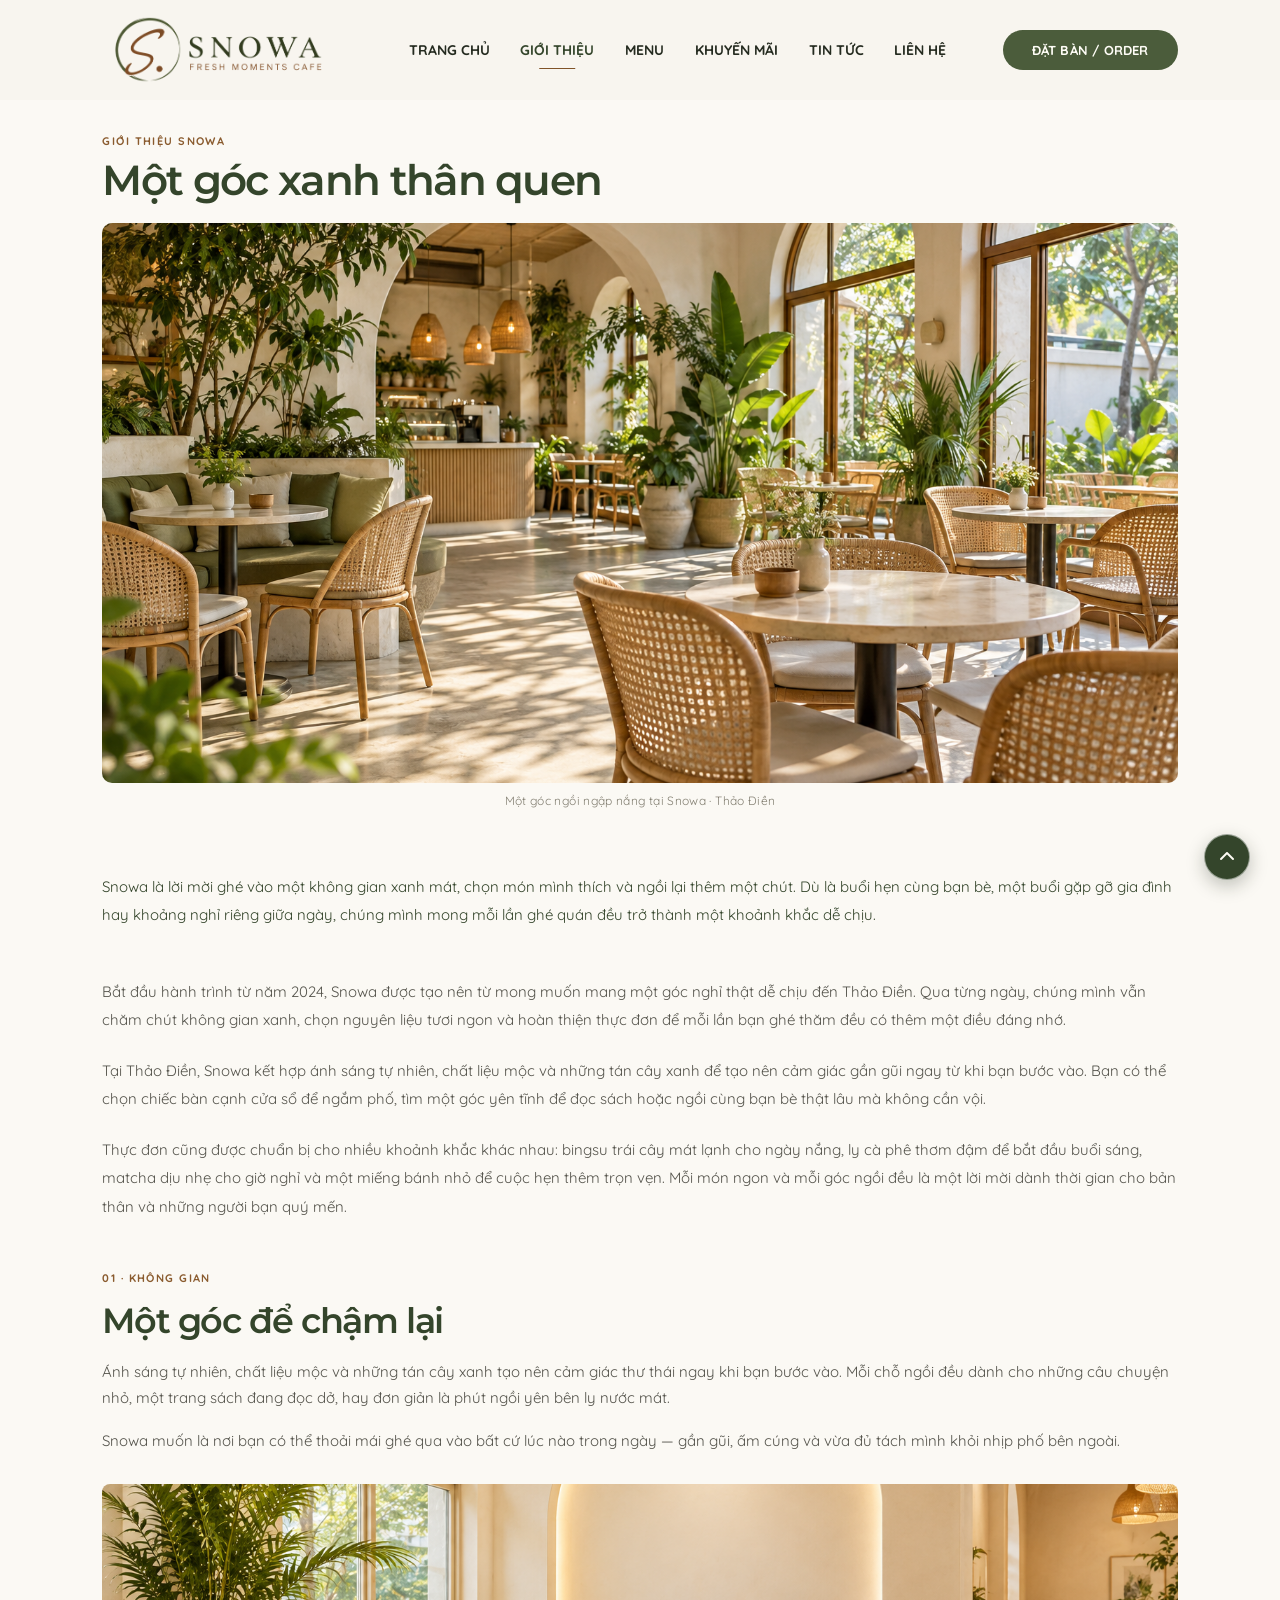
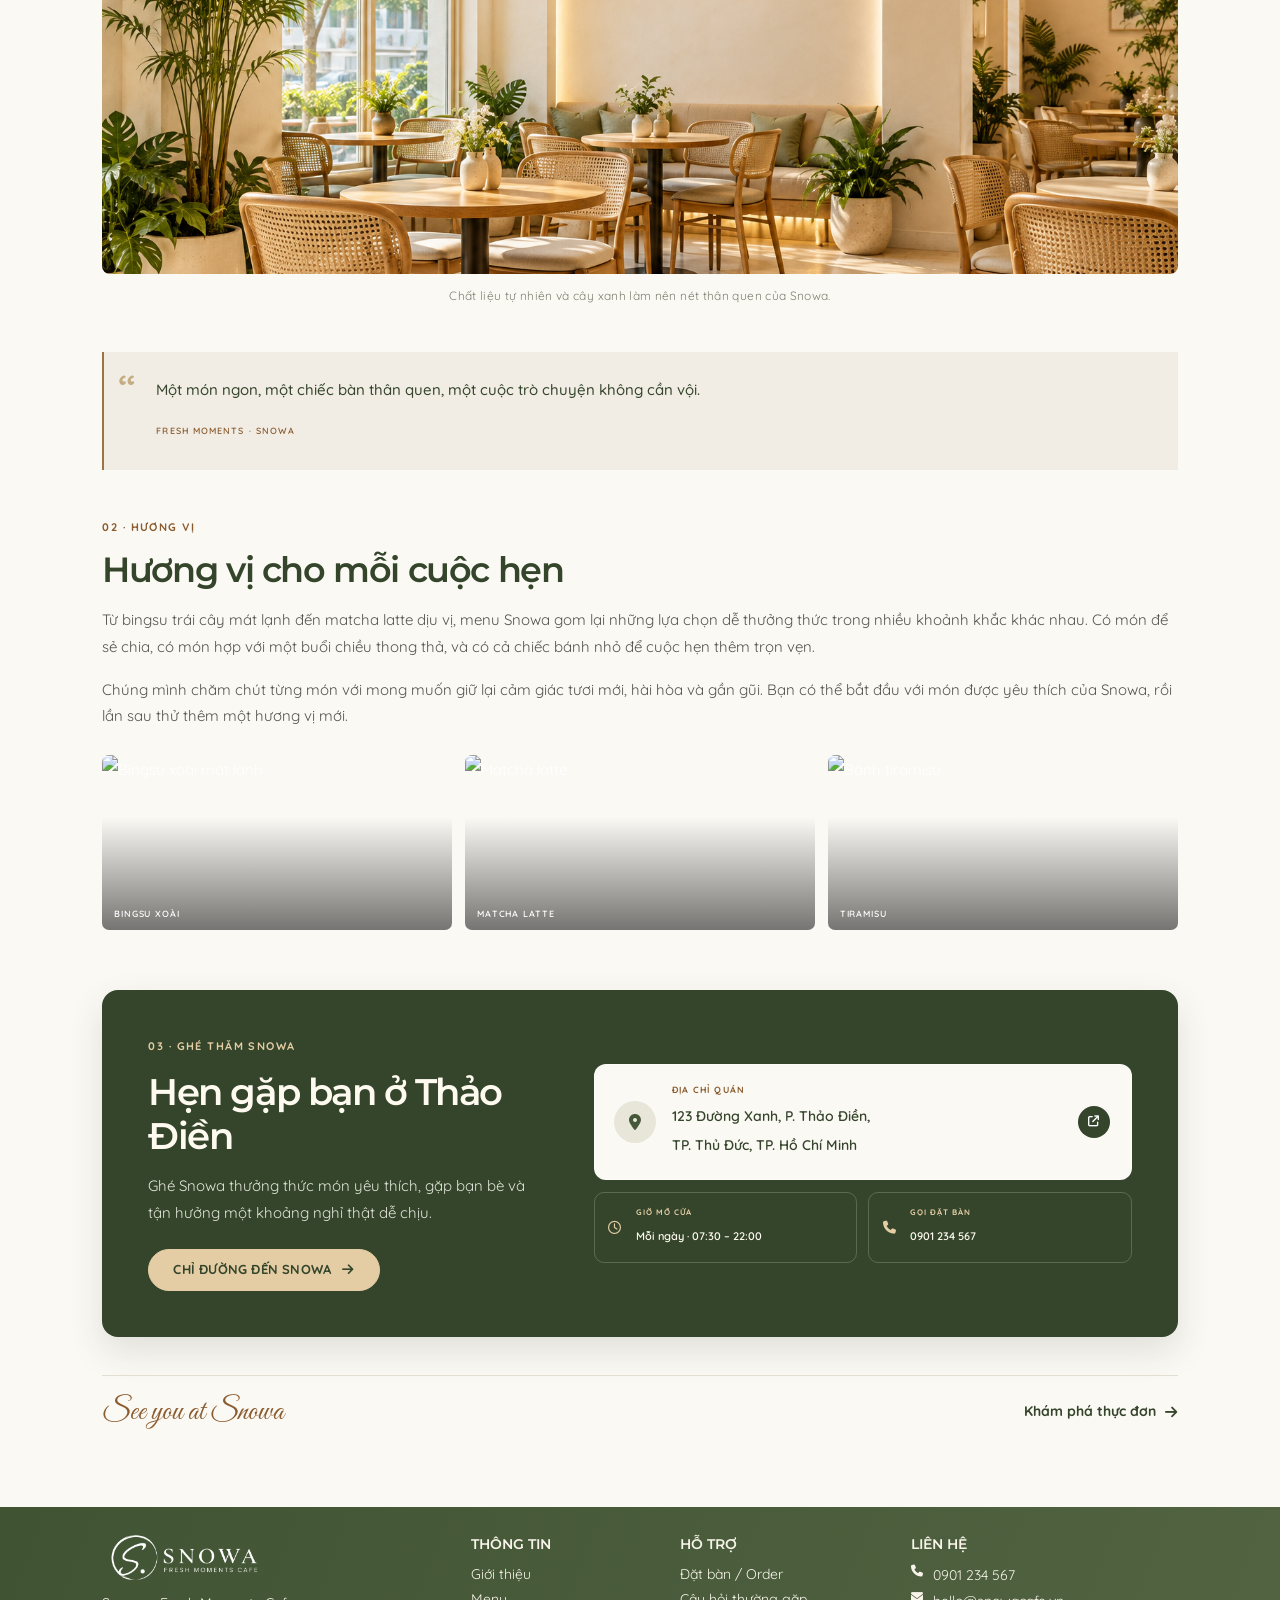
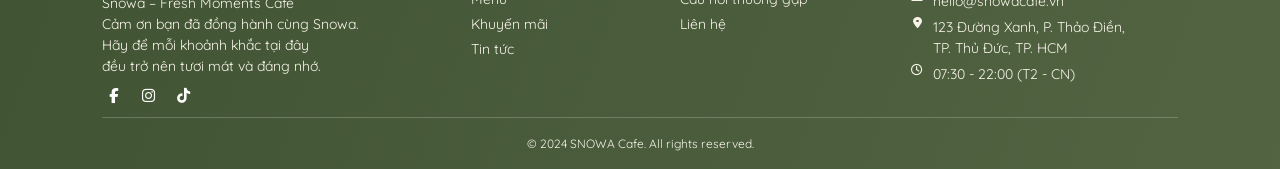
==== about.html @ 23c65e63 "Publish SNOWA Cafe website" ====
<!doctype html>
<html lang="vi">
    <head>
        <meta charset="UTF-8" />
        <meta name="viewport" content="width=device-width, initial-scale=1.0" />
        <meta name="theme-color" content="#f8f4ec" />
        <link
            rel="icon"
            type="image/png"
            sizes="512x512"
            href="./public/image/favicon.png"
        />
        <title>Giới thiệu | SNOWA – Fresh Moments Cafe</title>
        <link rel="preconnect" href="https://fonts.googleapis.com" />
        <link rel="preconnect" href="https://fonts.gstatic.com" crossorigin />
        <link
            href="https://fonts.googleapis.com/css2?family=Great+Vibes&family=Montserrat:wght@400;500;600;700&family=Quicksand:wght@400;500;600;700&display=swap"
            rel="stylesheet"
        />
        <link
            rel="stylesheet"
            href="https://cdnjs.cloudflare.com/ajax/libs/font-awesome/6.7.2/css/all.min.css"
        />
        <link
            rel="stylesheet"
            href="./public/css/style.css?v=about-centered-captions"
        />
    </head>
    <body>
        <header class="header" id="top">
            <div class="header-inner">
                <a
                    href="index.html"
                    class="brand"
                    aria-label="Snowa Cafe - Trang chủ"
                    ><img
                        src="./public/image/logo.png"
                        alt="SNOWA Fresh Moments Cafe"
                /></a>
                <details class="mobile-menu">
                    <summary aria-label="Mở menu">
                        <i class="icon fa-solid fa-bars" aria-hidden="true"></i>
                    </summary>
                    <nav aria-label="Điều hướng di động">
                        <a href="index.html">TRANG CHỦ</a
                        ><a class="active" href="about.html">GIỚI THIỆU</a
                        ><a href="menu.html">MENU</a
                        ><a href="promotions.html">KHUYẾN MÃI</a
                        ><a href="news.html">TIN TỨC</a
                        ><a href="contact.html">LIÊN HỆ</a>
                    </nav>
                </details>
                <nav class="nav" aria-label="Điều hướng chính">
                    <a href="index.html">TRANG CHỦ</a
                    ><a class="active" href="about.html">GIỚI THIỆU</a
                    ><a href="menu.html">MENU</a
                    ><a href="promotions.html">KHUYẾN MÃI</a
                    ><a href="news.html">TIN TỨC</a
                    ><a href="contact.html">LIÊN HỆ</a>
                </nav>
                <a
                    href="contact.html#contact"
                    class="btn btn-solid header-order"
                    >ĐẶT BÀN / ORDER</a
                >
            </div>
        </header>
        <main class="about-blog">
            <article class="story-article">
                <header class="story-header story-header-compact container">
                    <p class="eyebrow">GIỚI THIỆU SNOWA</p>
                    <h1>Một góc xanh thân quen</h1>
                </header>
                <figure class="story-cover container">
                    <img
                        src="./public/image/cafe-story-v2.png"
                        alt="Ánh nắng sớm trong không gian xanh của Snowa Cafe"
                    />
                    <figcaption>
                        Một góc ngồi ngập nắng tại Snowa · Thảo Điền
                    </figcaption>
                </figure>
                <div class="story-layout container">
                    <div class="story-content">
                        <p class="story-opening">
                            Snowa là lời mời ghé vào một không gian xanh mát,
                            chọn món mình thích và ngồi lại thêm một chút. Dù là
                            buổi hẹn cùng bạn bè, một buổi gặp gỡ gia đình hay
                            khoảng nghỉ riêng giữa ngày, chúng mình mong mỗi lần
                            ghé quán đều trở thành một khoảnh khắc dễ chịu.
                        </p>
                        <p class="story-opening story-opening-more">
                            Bắt đầu hành trình từ năm 2024, Snowa được tạo nên
                            từ mong muốn mang một góc nghỉ thật dễ chịu đến Thảo
                            Điền. Qua từng ngày, chúng mình vẫn chăm chút không
                            gian xanh, chọn nguyên liệu tươi ngon và hoàn thiện
                            thực đơn để mỗi lần bạn ghé thăm đều có thêm một
                            điều đáng nhớ.
                        </p>
                        <p class="story-opening story-opening-more">
                            Tại Thảo Điền, Snowa kết hợp ánh sáng tự nhiên, chất
                            liệu mộc và những tán cây xanh để tạo nên cảm giác
                            gần gũi ngay từ khi bạn bước vào. Bạn có thể chọn
                            chiếc bàn cạnh cửa sổ để ngắm phố, tìm một góc yên
                            tĩnh để đọc sách hoặc ngồi cùng bạn bè thật lâu mà
                            không cần vội.
                        </p>
                        <p class="story-opening story-opening-more">
                            Thực đơn cũng được chuẩn bị cho nhiều khoảnh khắc
                            khác nhau: bingsu trái cây mát lạnh cho ngày nắng,
                            ly cà phê thơm đậm để bắt đầu buổi sáng, matcha dịu
                            nhẹ cho giờ nghỉ và một miếng bánh nhỏ để cuộc hẹn
                            thêm trọn vẹn. Mỗi món ngon và mỗi góc ngồi đều là
                            một lời mời dành thời gian cho bản thân và những
                            người bạn quý mến.
                        </p>
                        <section id="story-space">
                            <p class="eyebrow">01 · KHÔNG GIAN</p>
                            <h2>Một góc để chậm lại</h2>
                            <p>
                                Ánh sáng tự nhiên, chất liệu mộc và những tán
                                cây xanh tạo nên cảm giác thư thái ngay khi bạn
                                bước vào. Mỗi chỗ ngồi đều dành cho những câu
                                chuyện nhỏ, một trang sách đang đọc dở, hay đơn
                                giản là phút ngồi yên bên ly nước mát.
                            </p>
                            <p>
                                Snowa muốn là nơi bạn có thể thoải mái ghé qua
                                vào bất cứ lúc nào trong ngày — gần gũi, ấm cúng
                                và vừa đủ tách mình khỏi nhịp phố bên ngoài.
                            </p>
                            <figure class="story-inline-photo">
                                <img
                                    src="./public/image/cafe-interior.png"
                                    alt="Bàn ghế mây và cây xanh trong không gian cafe"
                                />
                                <figcaption>
                                    Chất liệu tự nhiên và cây xanh làm nên nét
                                    thân quen của Snowa.
                                </figcaption>
                            </figure>
                        </section>
                        <blockquote class="story-quote">
                            <span>“</span>
                            <p>
                                Một món ngon, một chiếc bàn thân quen, một cuộc
                                trò chuyện không cần vội.
                            </p>
                            <cite>FRESH MOMENTS · SNOWA</cite>
                        </blockquote>
                        <section id="story-flavors">
                            <p class="eyebrow">02 · HƯƠNG VỊ</p>
                            <h2>Hương vị cho mỗi cuộc hẹn</h2>
                            <p>
                                Từ bingsu trái cây mát lạnh đến matcha latte dịu
                                vị, menu Snowa gom lại những lựa chọn dễ thưởng
                                thức trong nhiều khoảnh khắc khác nhau. Có món
                                để sẻ chia, có món hợp với một buổi chiều thong
                                thả, và có cả chiếc bánh nhỏ để cuộc hẹn thêm
                                trọn vẹn.
                            </p>
                            <p>
                                Chúng mình chăm chút từng món với mong muốn giữ
                                lại cảm giác tươi mới, hài hòa và gần gũi. Bạn
                                có thể bắt đầu với món được yêu thích của Snowa,
                                rồi lần sau thử thêm một hương vị mới.
                            </p>
                            <div class="story-dishes">
                                <a href="product-detail.html#mango-bingsu"
                                    ><img
                                        src="https://images.unsplash.com/photo-1748831876085-03664b683cfd?auto=format&amp;fit=crop&amp;w=700&amp;q=80"
                                        alt="Bingsu xoài mát lạnh"
                                    /><span>BINGSU XOÀI</span></a
                                ><a href="product-detail.html#matcha-latte"
                                    ><img
                                        src="https://images.unsplash.com/photo-1631679263320-004b9241ae5e?auto=format&amp;fit=crop&amp;w=700&amp;q=80"
                                        alt="Matcha latte"
                                    /><span>MATCHA LATTE</span></a
                                ><a href="product-detail.html#tiramisu"
                                    ><img
                                        src="https://images.unsplash.com/photo-1762796946606-820de9c90b20?auto=format&amp;fit=crop&amp;w=700&amp;q=80"
                                        alt="Bánh tiramisu"
                                    /><span>TIRAMISU</span></a
                                >
                            </div>
                        </section>
                        <section id="story-visit" class="story-address">
                            <div class="story-address-copy">
                                <p class="eyebrow">03 · GHÉ THĂM SNOWA</p>
                                <h2>Hẹn gặp bạn ở Thảo Điền</h2>
                                <p>
                                    Ghé Snowa thưởng thức món yêu thích, gặp bạn
                                    bè và tận hưởng một khoảng nghỉ thật dễ
                                    chịu.
                                </p>
                                <a
                                    class="btn btn-solid"
                                    href="https://maps.google.com/?q=123+Duong+Xanh+Thao+Dien+Thu+Duc+Ho+Chi+Minh"
                                    target="_blank"
                                    rel="noreferrer"
                                    >CHỈ ĐƯỜNG ĐẾN SNOWA
                                    <i
                                        class="icon fa-solid fa-arrow-right"
                                        aria-hidden="true"
                                    ></i
                                ></a>
                            </div>
                            <div class="story-address-info">
                                <div class="story-address-card">
                                    <span class="story-address-icon"
                                        ><i
                                            class="icon fa-solid fa-location-dot"
                                            aria-hidden="true"
                                        ></i
                                    ></span>
                                    <span class="story-address-text"
                                        ><small>ĐỊA CHỈ QUÁN</small
                                        ><strong
                                            >123 Đường Xanh, P. Thảo Điền,<br />TP.
                                            Thủ Đức, TP. Hồ Chí Minh</strong
                                        ></span
                                    >
                                    <a
                                        href="https://maps.google.com/?q=123+Duong+Xanh+Thao+Dien+Thu+Duc+Ho+Chi+Minh"
                                        target="_blank"
                                        rel="noreferrer"
                                        aria-label="Mở địa chỉ Snowa trên bản đồ"
                                        ><i
                                            class="icon fa-solid fa-arrow-up-right-from-square"
                                            aria-hidden="true"
                                        ></i
                                    ></a>
                                </div>
                                <div class="story-address-details">
                                    <div>
                                        <i
                                            class="icon fa-regular fa-clock"
                                            aria-hidden="true"
                                        ></i
                                        ><span
                                            ><small>GIỜ MỞ CỬA</small
                                            ><strong
                                                >Mỗi ngày · 07:30 –
                                                22:00</strong
                                            ></span
                                        >
                                    </div>
                                    <a href="tel:0901234567"
                                        ><i
                                            class="icon fa-solid fa-phone"
                                            aria-hidden="true"
                                        ></i
                                        ><span
                                            ><small>GỌI ĐẶT BÀN</small
                                            ><strong>0901 234 567</strong></span
                                        ></a
                                    >
                                </div>
                            </div>
                        </section>
                        <div class="story-end">
                            <span class="script">See you at Snowa</span
                            ><a class="text-link" href="menu.html"
                                >Khám phá thực đơn
                                <i
                                    class="icon fa-solid fa-arrow-right"
                                    aria-hidden="true"
                                ></i
                            ></a>
                        </div>
                    </div>
                </div>
            </article>
        </main>
        <footer>
            <div class="container footer-grid">
                <div class="footer-brand">
                    <img
                        src="./public/image/logo.png"
                        alt="SNOWA Fresh Moments Cafe"
                    />
                    <p>
                        Snowa – Fresh Moments Cafe<br />Cảm ơn bạn đã đồng hành
                        cùng Snowa.<br />Hãy để mỗi khoảnh khắc tại đây<br />đều
                        trở nên tươi mát và đáng nhớ.
                    </p>
                    <div class="social">
                        <a href="https://facebook.com" aria-label="Facebook"
                            ><i
                                class="icon fa-brands fa-facebook-f"
                                aria-hidden="true"
                            ></i></a
                        ><a href="https://instagram.com" aria-label="Instagram"
                            ><i
                                class="icon fa-brands fa-instagram"
                                aria-hidden="true"
                            ></i></a
                        ><a href="https://tiktok.com" aria-label="TikTok"
                            ><i
                                class="icon fa-brands fa-tiktok"
                                aria-hidden="true"
                            ></i
                        ></a>
                    </div>
                </div>
                <div>
                    <h3>THÔNG TIN</h3>
                    <a href="about.html">Giới thiệu</a
                    ><a href="menu.html">Menu</a
                    ><a href="promotions.html">Khuyến mãi</a
                    ><a href="news.html">Tin tức</a>
                </div>
                <div>
                    <h3>HỖ TRỢ</h3>
                    <a href="contact.html#contact">Đặt bàn / Order</a
                    ><a href="contact.html#contact">Câu hỏi thường gặp</a
                    ><a href="contact.html#contact">Liên hệ</a>
                </div>
                <div class="contact">
                    <h3>LIÊN HỆ</h3>
                    <p>
                        <i class="icon fa-solid fa-phone" aria-hidden="true"></i
                        >0901 234 567
                    </p>
                    <p>
                        <i
                            class="icon fa-solid fa-envelope"
                            aria-hidden="true"
                        ></i
                        >hello@snowacafe.vn
                    </p>
                    <p>
                        <i
                            class="icon fa-solid fa-location-dot"
                            aria-hidden="true"
                        ></i
                        ><span
                            >123 Đường Xanh, P. Thảo Điền,<br />TP. Thủ Đức, TP.
                            HCM</span
                        >
                    </p>
                    <p>
                        <i
                            class="icon fa-regular fa-clock"
                            aria-hidden="true"
                        ></i
                        >07:30 - 22:00 (T2 - CN)
                    </p>
                </div>
            </div>
            <div class="copyright container">
                © 2024 SNOWA Cafe. All rights reserved.
            </div>
            <a class="back-top" href="#top" aria-label="Về đầu trang"
                ><i class="icon fa-solid fa-chevron-up" aria-hidden="true"></i
            ></a>
        </footer>
        <script src="./public/js/site.js" defer></script>
    </body>
</html>
---- public/css/style.css ----
:root {
    --olive: #4b5c3b;
    --olive-deep: #34452b;
    --brown: #805328;
    --cream: #f8f5ef;
    --sand: #eadcc7;
    --ink: #252b20;
    --muted: #5e5c53;
}

* {
    box-sizing: border-box;
    margin: 0;
    padding: 0;
}
html {
    scroll-behavior: smooth;
}
body {
    background: var(--cream);
    color: var(--ink);
    font-family: "Quicksand", Arial, sans-serif;
    font-size: 14px;
}
a {
    color: inherit;
    text-decoration: none;
}
button {
    color: inherit;
    cursor: pointer;
    font: inherit;
}
img {
    display: block;
    max-width: 100%;
}
.icon {
    display: inline-block;
    width: 1.25em;
    color: currentColor;
    line-height: 1;
    text-align: center;
    vertical-align: middle;
}
.container {
    width: min(1160px, 84%);
    margin-inline: auto;
}

.btn {
    display: inline-flex;
    align-items: center;
    justify-content: center;
    gap: 8px;
    min-height: 42px;
    padding: 0 24px;
    border: 1px solid transparent;
    border-radius: 40px;
    font-size: 12px;
    font-weight: 700;
    letter-spacing: 0.015em;
    transition:
        background 0.2s,
        color 0.2s,
        transform 0.2s;
    white-space: nowrap;
}
.btn:hover {
    transform: translateY(-2px);
}
.btn-solid {
    background: var(--olive);
    color: #fffdf7;
}
.btn-solid:hover {
    background: var(--olive-deep);
}
.btn-outline {
    border-color: var(--olive);
    color: var(--ink);
}
.btn-outline:hover {
    background: var(--olive);
    color: white;
}

/* Header */
.header {
    position: relative;
    z-index: 10;
    background: #f8f5ef;
}
.header-inner {
    width: min(1160px, 84%);
    min-height: 100px;
    margin: auto;
    display: flex;
    align-items: center;
    justify-content: space-between;
    gap: 28px;
}
.brand {
    width: 250px;
    flex: 0 0 auto;
}
.brand img {
    width: 100%;
    height: 82px;
    object-fit: contain;
    object-position: left center;
}
.nav {
    display: flex;
    align-items: center;
    gap: clamp(18px, 2.4vw, 34px);
}
.nav a {
    position: relative;
    display: inline-block;
    font-size: 13px;
    font-weight: 700;
    white-space: nowrap;
    transition:
        color 0.2s ease,
        transform 0.2s ease;
}
.nav a:hover,
.nav a.active {
    color: var(--olive-deep);
}
.nav a::after {
    content: "";
    position: absolute;
    left: 50%;
    bottom: -10px;
    width: 0;
    height: 1px;
    background: var(--brown);
    opacity: 0;
    transform: translateX(-50%);
    transition:
        width 0.28s cubic-bezier(0.22, 0.61, 0.36, 1),
        opacity 0.2s ease;
}
.nav a:hover::after,
.nav a:focus-visible::after,
.nav a.active::after {
    width: 48%;
    opacity: 1;
}
.nav a:hover {
    transform: translateY(-1px) scale(1.06);
}
.header-order {
    padding-inline: 28px;
    min-height: 40px;
}
.nav-toggle {
    display: none;
    width: 42px;
    height: 42px;
    border: 0;
    background: transparent;
}
.nav-toggle .icon {
    width: 24px;
    font-size: 22px;
}

/* Hero */
.hero {
    position: relative;
    overflow: hidden;
    min-height: 480px;
    background:
        linear-gradient(90deg, #fbf8f366 0%, #f7f1e833 46%, #f2e8d81a 100%),
        url("../image/hero-background.png") center 53% / cover no-repeat;
}
.hero::before,
.hero::after {
    display: none;
}
.hero-inner {
    position: relative;
    z-index: 2;
    min-height: 478px;
    display: grid;
    grid-template-columns: 37% 63%;
    align-items: center;
}
.hero-copy {
    align-self: center;
    padding: 10px 0 32px;
}
.script {
    color: var(--olive);
    font-family: "Great Vibes", cursive;
    font-size: 48px;
    line-height: 1.1;
}
.hero-copy h1 {
    margin: 0 0 18px;
    color: var(--olive-deep);
    font:
        600 clamp(48px, 5vw, 68px)/1.02 "Montserrat",
        Arial,
        sans-serif;
    letter-spacing: -0.045em;
}
.title-leaf {
    width: 23px;
    margin-left: -2px;
    color: var(--olive);
    font-size: 18px;
    vertical-align: top;
}
.hero-copy > p {
    max-width: 340px;
    margin-bottom: 22px;
    font-size: 16px;
    line-height: 1.7;
}
.hero-actions {
    display: flex;
    flex-wrap: wrap;
    gap: 10px;
}
.hero-actions .btn {
    min-height: 38px;
    padding-inline: 16px;
    font-size: 13px;
}
.hero-actions .icon {
    width: 14px;
    font-size: 12px;
}
.social {
    display: flex;
    gap: 13px;
    margin-top: 18px;
}
.social a {
    display: inline-flex;
    width: 22px;
    height: 22px;
    align-items: center;
    justify-content: center;
    color: var(--olive);
}
.social .icon {
    width: 20px;
    font-size: 19px;
}
.hero-art {
    position: relative;
    height: 460px;
    align-self: stretch;
}
.hero-emblem {
    position: absolute;
    z-index: 3;
    top: 10px;
    left: -50px;
    width: 320px;
    height: auto;
    max-width: none;
    object-fit: contain;
}
.hero-image {
    position: absolute;
    z-index: 1;
    right: -4%;
    bottom: -12px;
    width: 100%;
    height: 100%;
    object-fit: contain;
    object-position: center bottom;
    filter: drop-shadow(0 14px 20px #59412525);
}
.wave {
    position: absolute;
    z-index: 1;
    bottom: -1px;
    width: 100%;
    height: 58px;
    pointer-events: none;
}
.wave-olive {
    background: var(--olive);
    clip-path: polygon(
        0 30%,
        10% 60%,
        18% 75%,
        31% 58%,
        46% 74%,
        60% 100%,
        0 100%
    );
}
.wave-sand {
    background: #e7d3b4;
    clip-path: polygon(69% 100%, 82% 57%, 91% 45%, 100% 9%, 100% 100%);
}

/* About */
.about {
    display: grid;
    grid-template-columns: 42% 1fr;
    align-items: center;
    gap: 5%;
    padding-block: 32px 24px;
}
.about-photo {
    padding: 6px;
    border: 1px solid #b9ae96;
    border-radius: 16px 55px 15px 15px;
}
.about-photo img {
    width: 100%;
    height: 238px;
    object-fit: cover;
    border-radius: 11px 48px 10px 10px;
}
.script.small {
    display: flex;
    align-items: center;
    gap: 7px;
    font-size: 30px;
}
.script.small .icon {
    width: 18px;
    font-size: 15px;
}
.about-content h2 {
    margin: 3px 0 8px;
    color: var(--olive-deep);
    font:
        600 clamp(22px, 2.2vw, 32px)/1.25 "Montserrat",
        Arial,
        sans-serif;
}
.mobile-title-break {
    display: none;
}
.about-content > p {
    max-width: 580px;
    font-size: 16px;
    line-height: 1.55;
}
.about-features {
    display: grid;
    grid-template-columns: repeat(4, 1fr);
    margin: 12px 0 14px;
}
.about-features > div {
    border-right: 1px solid #ddd6ca;
    text-align: center;
    font-size: 16px;
    font-weight: 600;
    line-height: 1.4;
}
.about-features > div:last-child {
    border: 0;
}
.about-features .icon {
    display: block;
    width: 31px;
    height: 31px;
    margin: 0 auto 5px;
    color: var(--olive);
    font-size: 25px;
    line-height: 31px;
}
.about-features small {
    display: block;
    margin-top: 1px;
    color: var(--muted);
    font-size: 14px;
    font-weight: 500;
}
.about-btn {
    margin-top: 12px;
    min-height: 38px;
    padding-inline: 25px;
    font-size: 16px;
}

/* Menu and benefits */
.menu-section {
    position: relative;
    border-top: 1px solid #e5ded3;
    padding: 17px 0 18px;
    background: #faf8f3;
}
.section-heading {
    display: flex;
    align-items: center;
    justify-content: space-between;
    margin-bottom: 12px;
    padding: 0 8px;
}
.section-heading h2 {
    color: var(--olive-deep);
    font:
        600 24px "Montserrat",
        Arial,
        sans-serif;
}
.section-heading h2 .icon {
    width: 17px;
    color: var(--olive);
    font-size: 14px;
}
.section-heading > a {
    display: inline-flex;
    align-items: center;
    gap: 4px;
    font-size: 12px;
}
.section-heading > a .icon {
    width: 13px;
    font-size: 11px;
}
.products {
    display: grid;
    grid-template-columns: repeat(4, minmax(0, 1fr));
    gap: 18px;
    padding: 0 8px;
}
.product {
    overflow: hidden;
    border-radius: 12px;
    background: #fff;
    box-shadow: 0 5px 18px #352b1d13;
    transition:
        transform 0.2s,
        box-shadow 0.2s;
}
.product:hover {
    transform: translateY(-3px);
    box-shadow: 0 10px 22px #352b1d20;
}
.product-photo {
    width: 100%;
    height: 175px;
    background-image: url("../image/menu-products.png");
    background-size: 200% 200%;
    background-repeat: no-repeat;
}
.product-photo.mango {
    background-position: left top;
}
.product-photo.matcha {
    background-position: right top;
}
.product-photo.coconut {
    background-position: left bottom;
}
.product-photo.tiramisu {
    background-position: right bottom;
}
.product-body {
    display: flex;
    min-height: 68px;
    padding: 9px 12px 10px;
    flex-direction: column;
    gap: 3px;
}
.product-body h3 {
    font-family: "Montserrat", Arial, sans-serif;
    font-size: 14px;
    font-weight: 600;
    line-height: 1.35;
}
.product-body p {
    margin: 0;
    color: #625e56;
    font-size: 14px;
    line-height: 1.35;
}
.product-price {
    display: flex;
    width: 100%;
    align-items: center;
    justify-content: space-between;
    margin-top: 1px;
}
.product-price strong {
    color: var(--brown);
    font-size: 14px;
    line-height: 1.3;
}
.add {
    display: grid;
    width: 18px;
    height: 18px;
    flex: 0 0 18px;
    place-items: center;
    border: 0;
    border-radius: 50%;
    background: var(--brown);
    color: white;
    transition: background 0.15s;
}
.add .icon {
    width: 14px;
    font-size: 12px;
}
.add.added {
    background: var(--olive);
}
.carousel-arrow {
    position: absolute;
    z-index: 2;
    top: 38%;
    display: grid;
    width: 36px;
    height: 36px;
    place-items: center;
    border: 1px solid #d8cebd;
    border-radius: 50%;
    background: #faf8f3;
    color: var(--olive-deep);
}
.carousel-arrow .icon {
    width: 17px;
    font-size: 14px;
}
.carousel-arrow.previous {
    left: max(2.5%, calc((100% - 1250px) / 2));
    transform: rotate(180deg);
}
.carousel-arrow.next {
    right: max(2.5%, calc((100% - 1250px) / 2));
}
.benefits {
    display: grid;
    grid-template-columns: repeat(4, 1fr);
    margin-top: 30px;
    padding: 42px 35px;
    border-radius: 18px;
    background: linear-gradient(115deg, #f3eee5, #f5f0e8);
}
.benefits > div {
    padding: 0 12px;
    border-right: 1px solid #ded6ca;
    text-align: center;
}
.benefits > div:last-child {
    border: 0;
}
.benefits .icon {
    display: block;
    width: 37px;
    height: 37px;
    margin: 0 auto 5px;
    color: var(--olive-deep);
    font-size: 34px;
    line-height: 37px;
}
.benefits h3 {
    margin: 7px 0 3px;
    font-family: "Montserrat", Arial, sans-serif;
    font-size: 14px;
    font-weight: 600;
}
.benefits p {
    font-size: 14px;
    line-height: 1.6;
}

/* Footer */
footer {
    position: relative;
    padding: 22px 0 10px;
    background: linear-gradient(110deg, #405333, #526442);
    color: #f8f4e9;
}
.footer-grid {
    display: grid;
    grid-template-columns: 1.55fr 0.8fr 0.9fr 1.25fr;
    gap: 38px;
}
.footer-brand > img {
    width: 185px;
    height: 58px;
    margin-bottom: 6px;
    object-fit: contain;
    object-position: left center;
    filter: brightness(0) invert(1);
}
.footer-brand p,
.contact p {
    margin-bottom: 5px;
    font-size: 14px;
    line-height: 1.5;
}
.footer-grid h3 {
    margin: 6px 0 12px;
    font-family: "Montserrat", Arial, sans-serif;
    font-size: 14px;
    font-weight: 600;
}
.footer-grid > div > a {
    display: block;
    margin-bottom: 7px;
    font-size: 14px;
}
.footer-grid a:hover {
    color: #e8cc9c;
}
.footer-brand .social {
    margin-top: 8px;
}
.footer-brand .social a {
    color: #fff;
}
.footer-brand .social .icon {
    width: 16px;
    font-size: 15px;
}
.contact p {
    display: flex;
    align-items: flex-start;
    gap: 9px;
}
.contact .icon {
    width: 13px;
    flex: 0 0 auto;
    font-size: 12px;
}
.copyright {
    margin-top: 10px;
    border-top: 1px solid #ffffff35;
    padding: 18px 0 8px;
    text-align: center;
    font-size: 14px;
}
.back-top {
    position: absolute;
    right: 4%;
    bottom: 19px;
    display: grid;
    width: 34px;
    height: 34px;
    place-items: center;
    border: 1px solid #ffffff70;
    border-radius: 50%;
}
.back-top .icon {
    width: 16px;
    font-size: 14px;
}

/* Inner pages — Snowa brand story, menu and editorial layouts */
.mobile-menu {
    display: none;
}
.subhero {
    position: relative;
    overflow: hidden;
    background: linear-gradient(100deg, #f8f5ef 0%, #f4ecdf 68%, #e9ddc7 100%);
}
.subhero::after {
    position: absolute;
    right: -80px;
    bottom: -150px;
    width: 430px;
    height: 300px;
    border: 1px solid #7b815b30;
    border-radius: 50%;
    content: "";
    transform: rotate(-18deg);
}
.subhero-inner {
    position: relative;
    z-index: 1;
    display: grid;
    min-height: 385px;
    grid-template-columns: 1.1fr 0.9fr;
    align-items: center;
    gap: 32px;
    padding-block: 38px;
}
.subhero .script {
    display: block;
    margin-bottom: 4px;
    font-size: 43px;
}
.eyebrow {
    color: var(--brown);
    font-size: 11px;
    font-weight: 700;
    letter-spacing: 0.13em;
}
.subhero h1 {
    margin: 9px 0 14px;
    color: var(--olive-deep);
    font:
        600 clamp(30px, 3.3vw, 45px)/1.2 "Montserrat",
        Arial,
        sans-serif;
    letter-spacing: -0.035em;
}
.subhero-inner > div:first-child > p:not(.eyebrow) {
    max-width: 510px;
    margin-bottom: 23px;
    font-size: 16px;
    line-height: 1.75;
}
.subhero-inner > img {
    width: min(310px, 82%);
    max-height: 300px;
    margin: auto;
    object-fit: contain;
    mix-blend-mode: multiply;
}
.menu-hero-art {
    position: relative;
    height: 292px;
}
.menu-hero-art .product-photo {
    position: absolute;
    width: 57%;
    height: 83%;
    border: 7px solid #fffdf8;
    border-radius: 48% 48% 18px 18px;
    box-shadow: 0 16px 35px #382b1d22;
}
.menu-hero-art .mango {
    left: 3%;
    bottom: 0;
}
.menu-hero-art .matcha {
    right: 2%;
    top: 0;
}
.menu-seal {
    position: absolute;
    z-index: 2;
    left: 47%;
    bottom: 1%;
    display: grid;
    width: 76px;
    height: 76px;
    place-items: center;
    border-radius: 50%;
    background: #f9f5ec;
    box-shadow: 0 7px 18px #45382022;
}
.menu-seal img {
    width: 57px;
    height: 61px;
    object-fit: contain;
    mix-blend-mode: multiply;
}
.page-heading {
    margin: 0 auto 32px;
    text-align: center;
}
.page-heading .script {
    display: block;
    font-size: 36px;
}
.page-heading h2,
.story-copy h2,
.contact-intro h2,
.detail-more h2,
.offer-cta h2 {
    margin: 2px 0 9px;
    color: var(--olive-deep);
    font:
        600 clamp(24px, 2.3vw, 32px)/1.25 "Montserrat",
        Arial,
        sans-serif;
}
.page-heading > p {
    color: var(--muted);
    font-size: 15px;
    line-height: 1.7;
}
.story-section {
    display: grid;
    grid-template-columns: 1fr 1fr;
    align-items: center;
    gap: 8%;
    padding-block: 70px;
}
.story-photo {
    padding: 8px;
    border: 1px solid #b9ae96;
    border-radius: 14px 64px 14px 14px;
    background: #f6f0e6;
}
.story-photo img {
    width: 100%;
    height: 340px;
    border-radius: 9px 48px 8px 8px;
    object-fit: cover;
}
.story-copy .script {
    display: block;
}
.story-copy h2 {
    margin: 8px 0 15px;
}
.story-copy > p {
    margin: 0 0 13px;
    color: #4c4a42;
    font-size: 15px;
    line-height: 1.8;
}
.text-link {
    display: inline-flex;
    align-items: center;
    gap: 8px;
    margin-top: 13px;
    color: var(--olive-deep);
    font-size: 14px;
    font-weight: 700;
}
.text-link .icon {
    width: 14px;
    transition: transform 0.2s ease;
}
.text-link:hover .icon {
    transform: translateX(4px);
}
.promise-section {
    padding: 60px 0 70px;
    background: #f1ece2;
}
.promise-grid {
    display: grid;
    grid-template-columns: repeat(4, 1fr);
    gap: 0;
}
.promise-grid article {
    padding: 14px 24px;
    border-right: 1px solid #d9d1c4;
    text-align: center;
}
.promise-grid article:last-child {
    border: 0;
}
.promise-grid .icon {
    display: block;
    margin: 0 auto 15px;
    color: var(--olive);
    font-size: 34px;
}
.promise-grid h3 {
    margin-bottom: 7px;
    color: var(--olive-deep);
    font:
        600 15px "Montserrat",
        Arial,
        sans-serif;
}
.promise-grid p {
    color: var(--muted);
    font-size: 14px;
    line-height: 1.7;
}
.visit-banner {
    display: flex;
    align-items: center;
    justify-content: space-between;
    gap: 25px;
    margin-block: 55px;
    padding: 33px 42px;
    border: 1px solid #ded5c6;
    border-radius: 18px;
    background: #fbf8f2;
}
.visit-banner .script {
    font-size: 31px;
}
.visit-banner h2 {
    margin: 2px 0 5px;
    color: var(--olive-deep);
    font:
        600 20px "Montserrat",
        Arial,
        sans-serif;
}
.visit-banner p {
    color: var(--muted);
    font-size: 14px;
}

.menu-page {
    padding-block: 56px 72px;
}
.menu-category {
    display: grid;
    grid-template-columns: 230px 1fr;
    gap: 25px;
    margin-top: 34px;
    padding-top: 26px;
    border-top: 1px solid #ddd5c9;
}
.category-title {
    display: flex;
    align-items: flex-start;
    gap: 14px;
}
.category-title > span {
    color: #a47a4e;
    font:
        500 25px "Montserrat",
        Arial,
        sans-serif;
}
.category-title h2 {
    color: var(--olive-deep);
    font:
        600 17px "Montserrat",
        Arial,
        sans-serif;
}
.category-title p {
    margin-top: 8px;
    color: var(--muted);
    font-size: 13px;
    line-height: 1.7;
}
.menu-cards {
    display: grid;
    grid-template-columns: repeat(2, minmax(0, 1fr));
    gap: 20px;
}
.menu-card {
    overflow: hidden;
    border-radius: 12px;
    background: #fffdf9;
    box-shadow: 0 5px 20px #33271912;
}
.menu-card-photo {
    display: block;
    height: 230px;
    overflow: hidden;
}
.menu-card-photo .product-photo {
    height: 100%;
    transition: transform 0.35s ease;
}
.menu-card-photo:hover .product-photo {
    transform: scale(1.04);
}
.menu-card-body {
    display: flex;
    align-items: center;
    justify-content: space-between;
    gap: 12px;
    padding: 15px 17px 5px;
}
.menu-card-body h3 {
    font:
        600 16px "Montserrat",
        Arial,
        sans-serif;
}
.menu-card-body h3 a:hover {
    color: var(--brown);
}
.menu-card-body p {
    margin-top: 4px;
    color: var(--muted);
    font-size: 14px;
}
.menu-card-body > strong {
    color: var(--brown);
    font-size: 15px;
    white-space: nowrap;
}
.menu-card-note {
    padding: 2px 17px 16px;
    color: var(--muted);
    font-size: 13px;
    line-height: 1.6;
}
.menu-footnote,
.promo-note,
.news-note {
    margin-top: 25px;
    color: #746e61;
    font-size: 13px;
    line-height: 1.6;
    text-align: center;
}
.menu-footnote .icon,
.promo-note .icon {
    margin-right: 5px;
    color: var(--olive);
}

.detail-intro {
    padding-block: 25px 70px;
}
.breadcrumb {
    display: inline-flex;
    align-items: center;
    gap: 9px;
    margin: 5px 0 24px;
    color: var(--olive-deep);
    font-size: 12px;
    font-weight: 700;
    letter-spacing: 0.06em;
}
.breadcrumb:hover {
    color: var(--brown);
}
.detail-list {
    display: grid;
    gap: 0;
}
.detail-item {
    display: grid;
    grid-template-columns: 1fr 1fr;
    align-items: center;
    gap: 8%;
    padding: 36px 0 55px;
    scroll-margin-top: 28px;
}
.detail-item + .detail-item {
    border-top: 1px solid #ddd5c9;
}
.detail-item.reverse .detail-photo {
    order: 2;
}
.detail-photo {
    position: relative;
    overflow: hidden;
    min-height: 370px;
    border: 8px solid #fffdf8;
    border-radius: 48% 48% 15px 15px;
    background: #eee4d4;
    box-shadow: 0 12px 34px #382b1d18;
}
.detail-photo .product-photo {
    position: absolute;
    inset: 0;
    height: 100%;
}
.photo-caption {
    position: absolute;
    right: 14px;
    bottom: 12px;
    padding: 7px 11px;
    border-radius: 30px;
    background: #fffdf0dd;
    color: var(--olive-deep);
    font-size: 9px;
    font-weight: 700;
    letter-spacing: 0.14em;
}
.detail-copy .script {
    display: block;
    font-size: 37px;
}
.detail-copy .eyebrow {
    margin: 6px 0 8px;
}
.detail-copy h1,
.detail-copy h2 {
    color: var(--olive-deep);
    font:
        600 clamp(29px, 3vw, 40px)/1.2 "Montserrat",
        Arial,
        sans-serif;
}
.detail-english {
    margin-top: 4px;
    color: var(--muted);
    font-size: 16px;
}
.detail-description {
    max-width: 520px;
    margin-top: 20px;
    color: #4c4a42;
    font-size: 15px;
    line-height: 1.8;
}
.detail-tags {
    display: flex;
    flex-wrap: wrap;
    gap: 10px;
    margin-top: 21px;
}
.detail-tags span {
    padding: 8px 12px;
    border: 1px solid #ddd3c2;
    border-radius: 30px;
    color: var(--olive-deep);
    font-size: 12px;
}
.detail-tags .icon {
    margin-right: 4px;
}
.detail-purchase {
    display: flex;
    align-items: center;
    gap: 20px;
    margin-top: 26px;
}
.detail-purchase > strong {
    color: var(--brown);
    font:
        600 22px "Montserrat",
        Arial,
        sans-serif;
}
.detail-note {
    margin-top: 14px;
    color: #81796c;
    font-size: 11px;
}
.detail-more {
    padding-block: 37px;
    background: #f1ece2;
}
.detail-more-inner {
    display: flex;
    align-items: center;
    justify-content: space-between;
    gap: 24px;
}
.detail-more .script {
    font-size: 30px;
}
.detail-more h2 {
    margin-bottom: 0;
    font-size: 21px;
}

.promo-hero {
    background: linear-gradient(105deg, #f8f5ef 10%, #f0e8db 64%, #e8d7bd 100%);
}
.promo-stamp,
.contact-hero-mark {
    position: relative;
    display: grid;
    min-height: 280px;
    place-items: center;
}
.promo-stamp::before,
.contact-hero-mark::before {
    position: absolute;
    width: 255px;
    height: 255px;
    border: 1px solid #59654370;
    border-radius: 50%;
    content: "";
}
.promo-stamp img,
.contact-hero-mark img {
    z-index: 1;
    width: 175px;
    height: 220px;
    object-fit: contain;
    mix-blend-mode: multiply;
}
.promo-stamp > span {
    position: absolute;
    right: 0;
    bottom: 15px;
    color: var(--brown);
    font:
        600 12px/1.5 "Montserrat",
        sans-serif;
    letter-spacing: 0.18em;
    text-align: center;
}
.offers-section {
    padding-block: 56px 70px;
}
.offers-grid {
    display: grid;
    grid-template-columns: 1.15fr 1fr 1fr;
    gap: 20px;
    align-items: stretch;
}
.offer-card {
    overflow: hidden;
    border: 1px solid #e4dccf;
    border-radius: 14px;
    background: #fffdf9;
    box-shadow: 0 8px 22px #392d1e10;
}
.offer-art {
    position: relative;
    height: 215px;
    overflow: hidden;
}
.offer-art .product-photo {
    height: 100%;
    transition: transform 0.35s ease;
}
.offer-card:hover .offer-art .product-photo {
    transform: scale(1.04);
}
.offer-label {
    position: absolute;
    left: 13px;
    bottom: 13px;
    padding: 7px 11px;
    border-radius: 22px;
    background: #f8f4e9ed;
    color: var(--olive-deep);
    font-size: 9px;
    font-weight: 700;
    letter-spacing: 0.12em;
}
.offer-copy {
    padding: 20px;
}
.offer-copy h3 {
    margin: 7px 0 9px;
    color: var(--olive-deep);
    font:
        600 17px/1.45 "Montserrat",
        sans-serif;
}
.offer-copy > p:not(.eyebrow) {
    color: var(--muted);
    font-size: 13px;
    line-height: 1.7;
}
.offer-copy .text-link {
    font-size: 12px;
}
.offer-featured {
    background: #f5efe5;
}
.offer-featured .offer-art {
    height: 255px;
}
.offer-featured .offer-copy {
    padding: 22px 24px;
}
.offer-featured .offer-copy h3 {
    font-size: 19px;
}
.offer-cta {
    padding: 45px 0 50px;
    background: #f1ece2;
    text-align: center;
}
.offer-cta .script {
    display: block;
    margin-bottom: 5px;
    font-size: 34px;
}
.offer-cta h2 {
    margin-bottom: 18px;
}

.news-section {
    padding-block: 56px 70px;
}
.news-grid {
    display: grid;
    grid-template-columns: repeat(3, minmax(0, 1fr));
    gap: 22px;
}
.news-card {
    overflow: hidden;
    border-radius: 13px;
    background: #fffdf9;
    box-shadow: 0 7px 22px #382b1b12;
}
.news-photo {
    display: block;
    height: 220px;
    overflow: hidden;
}
.news-photo .product-photo {
    height: 100%;
    transition: transform 0.35s ease;
}
.news-photo:hover .product-photo {
    transform: scale(1.04);
}
.news-photo.interior-photo img {
    width: 100%;
    height: 100%;
    object-fit: cover;
    transition: transform 0.35s ease;
}
.news-photo.interior-photo:hover img {
    transform: scale(1.04);
}
.news-body {
    padding: 19px 19px 21px;
}
.news-body h3 {
    margin: 9px 0;
    color: var(--olive-deep);
    font:
        600 16px/1.5 "Montserrat",
        sans-serif;
}
.news-body h3 a:hover {
    color: var(--brown);
}
.news-body > p:not(.eyebrow) {
    color: var(--muted);
    font-size: 13px;
    line-height: 1.75;
}
.news-body .text-link {
    font-size: 12px;
}

.contact-section {
    display: grid;
    grid-template-columns: 0.95fr 1.05fr;
    gap: 8%;
    align-items: center;
    padding-block: 60px 75px;
}
.contact-intro > .script {
    display: block;
}
.contact-intro h2 {
    margin-top: 7px;
}
.contact-intro > p {
    max-width: 470px;
    color: var(--muted);
    font-size: 14px;
    line-height: 1.75;
}
.contact-list {
    display: grid;
    gap: 18px;
    margin-top: 25px;
}
.contact-list > a,
.contact-list > div {
    display: flex;
    align-items: center;
    gap: 14px;
}
.contact-list > a > span,
.contact-list > div > span {
    display: grid;
    width: 42px;
    height: 42px;
    flex: 0 0 42px;
    place-items: center;
    border: 1px solid #d8cebd;
    border-radius: 50%;
    color: var(--olive);
}
.contact-list small {
    display: block;
    margin-bottom: 3px;
    color: #867a67;
    font-size: 10px;
    font-weight: 700;
    letter-spacing: 0.12em;
}
.contact-list strong {
    color: var(--ink);
    font-size: 14px;
    line-height: 1.5;
}
.contact-list a:hover strong {
    color: var(--brown);
}
.contact-card {
    overflow: hidden;
    border: 1px solid #ddd4c5;
    border-radius: 15px 60px 15px 15px;
    background: #f1ece2;
}
.contact-card > img {
    width: 100%;
    height: 265px;
    object-fit: cover;
}
.contact-card-copy {
    padding: 19px 23px 22px;
}
.contact-card-copy .script {
    font-size: 29px;
}
.contact-card-copy h3 {
    margin: 2px 0 6px;
    color: var(--olive-deep);
    font:
        600 16px "Montserrat",
        sans-serif;
}
.contact-card-copy p {
    color: var(--muted);
    font-size: 13px;
    line-height: 1.7;
}
.contact-card-copy .text-link {
    margin-top: 5px;
    font-size: 12px;
}
.contact-bottom {
    padding: 27px 0;
    background: #f1ece2;
    text-align: center;
}
.contact-bottom .icon {
    color: var(--olive);
    font-size: 21px;
}
.contact-bottom p {
    margin: 6px 0 14px;
    color: var(--olive-deep);
    font:
        26px "Great Vibes",
        cursive;
}
.sample-art,
.sample-detail-art {
    position: relative;
    display: grid;
    overflow: hidden;
    place-items: center;
    background-color: #ede5d8;
}
.sample-art::before,
.sample-detail-art::before {
    position: absolute;
    inset: 12% 22%;
    border: 1px solid #fffdf3a8;
    border-radius: 50%;
    content: "";
}
.sample-art.art-peach,
.sample-detail-art.art-peach {
    background:
        radial-gradient(ellipse at 52% 32%, #fff9e9 0 15%, transparent 16%),
        linear-gradient(145deg, #d9dfc8, #e8c59e 58%, #b77b50);
}
.sample-art.art-cocoa,
.sample-detail-art.art-cocoa {
    background:
        radial-gradient(ellipse at 50% 31%, #fffdf6 0 16%, transparent 17%),
        linear-gradient(145deg, #d7c5ac, #a77b59 58%, #67503d);
}
.sample-art.art-cake,
.sample-detail-art.art-cake {
    background:
        radial-gradient(ellipse at 50% 30%, #fffdf2 0 16%, transparent 17%),
        linear-gradient(145deg, #d7dfc5, #a8b28a 58%, #82734d);
}
.sample-art > .icon,
.sample-detail-art > .icon {
    position: relative;
    z-index: 1;
    display: grid;
    width: 82px;
    height: 82px;
    place-items: center;
    border: 1px solid #fffdf0c9;
    border-radius: 50%;
    background: #f8f4e8b8;
    color: var(--olive-deep);
    font-size: 43px;
    box-shadow: 0 10px 25px #37271920;
}
.sample-art > span,
.sample-detail-art > span {
    position: absolute;
    z-index: 2;
    bottom: 13px;
    padding: 6px 10px;
    border-radius: 20px;
    background: #fffdf0e8;
    color: var(--olive-deep);
    font-size: 9px;
    font-weight: 700;
    letter-spacing: 0.13em;
}
.sample-details {
    padding-block: 25px 58px;
}
.sample-details .page-heading {
    margin-bottom: 23px;
}
.sample-detail-grid {
    display: grid;
    grid-template-columns: repeat(3, minmax(0, 1fr));
    gap: 18px;
}
.sample-detail-card {
    overflow: hidden;
    border: 1px solid #e2d9cb;
    border-radius: 13px;
    background: #fffdf8;
    scroll-margin-top: 22px;
}
.sample-detail-art {
    height: 190px;
}
.sample-detail-card > div:last-child {
    padding: 17px;
}
.sample-detail-card h3 {
    margin: 5px 0 0;
    color: var(--olive-deep);
    font:
        600 16px "Montserrat",
        sans-serif;
}
.sample-detail-card .detail-english {
    margin-top: 2px;
    font-size: 13px;
}
.sample-detail-card > div:last-child > p:not(.eyebrow):not(.detail-english) {
    min-height: 67px;
    margin-top: 12px;
    color: var(--muted);
    font-size: 13px;
    line-height: 1.7;
}
.sample-detail-card strong {
    display: block;
    margin-top: 11px;
    color: var(--brown);
    font-size: 12px;
}
.faq-section {
    padding-block: 55px 64px;
    background: #f1ece2;
}
.faq-section .page-heading {
    margin-bottom: 22px;
}
.faq-list {
    max-width: 830px;
    margin-inline: auto;
    border-top: 1px solid #d8cebd;
}
.faq-list details {
    border-bottom: 1px solid #d8cebd;
}
.faq-list summary {
    position: relative;
    padding: 18px 43px 18px 4px;
    color: var(--olive-deep);
    font:
        600 15px "Montserrat",
        sans-serif;
    list-style: none;
    cursor: pointer;
}
.faq-list summary::-webkit-details-marker {
    display: none;
}
.faq-list summary::after {
    position: absolute;
    top: 50%;
    right: 6px;
    color: var(--brown);
    font:
        22px "Quicksand",
        sans-serif;
    content: "+";
    transform: translateY(-50%);
}
.faq-list details[open] summary::after {
    content: "−";
}
.faq-list details > p {
    max-width: 730px;
    padding: 0 36px 18px 4px;
    color: var(--muted);
    font-size: 14px;
    line-height: 1.75;
}

@media (max-width: 900px) {
    .subhero-inner {
        min-height: 330px;
    }
    .menu-category {
        grid-template-columns: 190px 1fr;
        gap: 18px;
    }
    .menu-card-photo {
        height: 190px;
    }
    .detail-photo {
        min-height: 300px;
    }
    .offers-grid {
        grid-template-columns: repeat(2, minmax(0, 1fr));
    }
    .offer-featured {
        grid-column: 1 / -1;
        display: grid;
        grid-template-columns: 1fr 1fr;
    }
    .offer-featured .offer-art {
        height: 100%;
        min-height: 260px;
    }
    .news-photo {
        height: 185px;
    }
    .contact-section {
        gap: 5%;
    }
    .sample-detail-grid {
        grid-template-columns: repeat(2, minmax(0, 1fr));
    }
    .mobile-menu {
        position: relative;
        display: block;
        order: 3;
        margin-left: auto;
    }
    .mobile-menu summary {
        display: grid;
        width: 42px;
        height: 42px;
        place-items: center;
        list-style: none;
        color: var(--olive-deep);
        cursor: pointer;
    }
    .mobile-menu summary::-webkit-details-marker {
        display: none;
    }
    .mobile-menu summary .icon {
        font-size: 21px;
    }
    .mobile-menu nav {
        position: absolute;
        z-index: 20;
        top: 52px;
        right: -4vw;
        display: grid;
        width: min(290px, 90vw);
        gap: 0;
        padding: 10px 20px;
        border: 1px solid #e5ded3;
        border-radius: 12px;
        background: var(--cream);
        box-shadow: 0 15px 28px #241e151f;
    }
    .mobile-menu nav a {
        padding: 13px 3px;
        border-bottom: 1px solid #e5ded3;
        font-size: 13px;
        font-weight: 700;
    }
    .mobile-menu nav a:last-child {
        border: 0;
    }
    .mobile-menu nav a.active {
        color: var(--olive-deep);
    }
    .header-inner > .nav {
        display: none;
    }
}
@media (max-width: 620px) {
    .subhero-inner {
        min-height: unset;
        grid-template-columns: 1fr;
        gap: 5px;
        padding-block: 31px 20px;
    }
    .subhero .script {
        font-size: 37px;
    }
    .subhero h1 {
        font-size: 30px;
    }
    .subhero-inner > div:first-child > p:not(.eyebrow) {
        max-width: 100%;
        font-size: 14px;
    }
    .subhero-inner > img {
        width: 148px;
        max-height: 150px;
    }
    .menu-hero-art {
        height: 205px;
        margin: 3px 10% 0;
    }
    .menu-hero-art .product-photo {
        width: 57%;
        height: 90%;
        border-width: 5px;
    }
    .menu-seal {
        width: 59px;
        height: 59px;
    }
    .menu-seal img {
        width: 45px;
        height: 48px;
    }
    .page-heading {
        margin-bottom: 23px;
    }
    .page-heading .script {
        font-size: 31px;
    }
    .page-heading h2,
    .story-copy h2,
    .contact-intro h2 {
        font-size: 23px;
    }
    .page-heading > p {
        font-size: 13px;
    }
    .story-section {
        grid-template-columns: 1fr;
        gap: 23px;
        padding-block: 35px;
    }
    .story-photo img {
        height: 240px;
    }
    .story-copy > p {
        font-size: 14px;
    }
    .promise-section {
        padding: 39px 0;
    }
    .promise-grid {
        grid-template-columns: repeat(2, 1fr);
        gap: 20px 0;
    }
    .promise-grid article {
        padding: 8px 13px;
    }
    .promise-grid article:nth-child(2) {
        border-right: 0;
    }
    .promise-grid h3 {
        font-size: 13px;
    }
    .promise-grid p {
        font-size: 12px;
    }
    .visit-banner {
        align-items: flex-start;
        flex-direction: column;
        margin-block: 30px;
        padding: 23px;
    }
    .visit-banner h2 {
        font-size: 17px;
    }
    .visit-banner p {
        font-size: 13px;
        line-height: 1.6;
    }
    .menu-page,
    .offers-section,
    .news-section {
        padding-block: 37px 46px;
    }
    .menu-category {
        grid-template-columns: 1fr;
        gap: 15px;
        margin-top: 22px;
        padding-top: 20px;
    }
    .category-title {
        gap: 10px;
    }
    .category-title > span {
        font-size: 21px;
    }
    .category-title h2 {
        font-size: 15px;
    }
    .category-title p {
        margin-top: 4px;
        font-size: 12px;
    }
    .menu-cards {
        grid-template-columns: 1fr;
        gap: 13px;
    }
    .menu-card-photo {
        height: 210px;
    }
    .menu-card-body h3 {
        font-size: 14px;
    }
    .menu-card-note {
        font-size: 12px;
    }
    .sample-detail-grid {
        grid-template-columns: 1fr;
    }
    .sample-detail-art {
        height: 175px;
    }
    .sample-detail-card
        > div:last-child
        > p:not(.eyebrow):not(.detail-english) {
        min-height: 0;
    }
    .faq-section {
        padding-block: 39px 45px;
    }
    .faq-list summary {
        padding-block: 15px;
        font-size: 13px;
    }
    .faq-list details > p {
        padding-bottom: 15px;
        font-size: 13px;
    }
    .detail-intro {
        padding-block: 18px 35px;
    }
    .breadcrumb {
        margin-bottom: 8px;
    }
    .detail-item {
        grid-template-columns: 1fr;
        gap: 23px;
        padding: 25px 0 32px;
        scroll-margin-top: 12px;
    }
    .detail-item.reverse .detail-photo {
        order: initial;
    }
    .detail-photo {
        min-height: 280px;
        border-width: 6px;
    }
    .detail-copy .script {
        font-size: 32px;
    }
    .detail-copy h1,
    .detail-copy h2 {
        font-size: 28px;
    }
    .detail-description {
        margin-top: 13px;
        font-size: 14px;
    }
    .detail-purchase {
        margin-top: 19px;
    }
    .detail-more-inner {
        align-items: flex-start;
        flex-direction: column;
    }
    .detail-more .script {
        font-size: 27px;
    }
    .detail-more h2 {
        font-size: 18px;
    }
    .offers-grid {
        grid-template-columns: 1fr;
    }
    .offer-featured {
        grid-column: auto;
        display: block;
    }
    .offer-featured .offer-art,
    .offer-art {
        height: 210px;
        min-height: 0;
    }
    .offer-copy {
        padding: 16px;
    }
    .offer-copy h3,
    .offer-featured .offer-copy h3 {
        font-size: 16px;
    }
    .promo-stamp,
    .contact-hero-mark {
        min-height: 180px;
    }
    .promo-stamp::before,
    .contact-hero-mark::before {
        width: 160px;
        height: 160px;
    }
    .promo-stamp img,
    .contact-hero-mark img {
        width: 120px;
        height: 150px;
    }
    .promo-stamp > span {
        right: 15%;
        bottom: 2px;
        font-size: 9px;
    }
    .news-grid {
        grid-template-columns: 1fr;
        gap: 16px;
    }
    .news-photo {
        height: 210px;
    }
    .news-body {
        padding: 16px;
    }
    .news-body h3 {
        font-size: 15px;
    }
    .contact-section {
        grid-template-columns: 1fr;
        gap: 28px;
        padding-block: 36px 45px;
    }
    .contact-intro > p {
        font-size: 13px;
    }
    .contact-list {
        gap: 15px;
    }
    .contact-list strong {
        font-size: 13px;
    }
    .contact-card > img {
        height: 220px;
    }
}

/* About page: a quieter, story-led layout */
.about-page {
    overflow: hidden;
}
.about-lead {
    display: grid;
    min-height: 465px;
    grid-template-columns: 0.85fr 1.15fr;
    align-items: center;
    gap: 8%;
    padding-block: 45px 58px;
}
.about-lead-copy {
    padding-left: 4%;
}
.about-lead-copy .eyebrow {
    margin-bottom: 17px;
}
.about-lead-copy h1 {
    margin-bottom: 19px;
    color: var(--olive-deep);
    font:
        600 clamp(38px, 4.3vw, 59px)/1.12 "Montserrat",
        Arial,
        sans-serif;
    letter-spacing: -0.055em;
}
.about-lead-copy h1 em {
    color: var(--brown);
    font-style: normal;
}
.about-lead-copy > p:not(.eyebrow) {
    max-width: 430px;
    margin-bottom: 24px;
    color: #56534b;
    font-size: 16px;
    line-height: 1.8;
}
.about-signature {
    display: flex;
    align-items: center;
    gap: 12px;
    margin-top: 32px;
    color: #777365;
    font-size: 10px;
    font-weight: 700;
    letter-spacing: 0.12em;
}
.about-signature i {
    width: 24px;
    height: 1px;
    background: #a99676;
}
.about-lead-photo {
    position: relative;
    margin: 0;
}
.about-lead-photo img {
    width: 100%;
    height: 355px;
    object-fit: cover;
    object-position: center 54%;
}
.about-lead-photo figcaption {
    display: flex;
    justify-content: space-between;
    gap: 14px;
    margin-top: 10px;
    color: #817966;
    font-size: 9px;
    font-weight: 700;
    letter-spacing: 0.13em;
}
.about-story {
    padding-block: 77px 83px;
    background: #f0ede6;
}
.about-story-inner {
    display: grid;
    grid-template-columns: 75px 1fr 300px;
    align-items: start;
    gap: 38px;
}
.about-story-index {
    display: grid;
    gap: 8px;
    padding-top: 9px;
    color: var(--brown);
}
.about-story-index span:first-child {
    font:
        500 31px "Montserrat",
        sans-serif;
}
.about-story-index span:last-child {
    color: #777365;
    font-size: 9px;
    font-weight: 700;
    letter-spacing: 0.12em;
    line-height: 1.6;
}
.about-story-copy h2 {
    margin-bottom: 22px;
    color: var(--olive-deep);
    font:
        600 clamp(27px, 3vw, 39px)/1.24 "Montserrat",
        sans-serif;
    letter-spacing: -0.035em;
}
.about-story-text {
    display: grid;
    max-width: 650px;
    grid-template-columns: 1fr 1fr;
    gap: 10px 28px;
}
.about-story-text p {
    color: #58554d;
    font-size: 14px;
    line-height: 1.85;
}
.about-story-image {
    position: relative;
    height: 270px;
    margin-top: 11px;
    overflow: hidden;
}
.about-story-image .product-photo {
    height: 100%;
}
.about-story-image > span {
    position: absolute;
    right: 0;
    bottom: 0;
    padding: 8px 10px;
    background: #f0ede6;
    color: var(--olive-deep);
    font-size: 9px;
    font-weight: 700;
    letter-spacing: 0.12em;
}
.about-values {
    padding-block: 78px 75px;
    background: var(--olive-deep);
    color: #f8f4ec;
}
.about-values > .container {
    display: grid;
    grid-template-columns: 0.8fr 1.2fr;
    gap: 9%;
}
.about-values-heading .eyebrow {
    color: #d9c49f;
}
.about-values-heading h2 {
    margin-top: 14px;
    font:
        500 clamp(28px, 3vw, 40px)/1.3 "Montserrat",
        sans-serif;
    letter-spacing: -0.035em;
}
.about-values-list article {
    display: grid;
    grid-template-columns: 28px 34px 1fr;
    gap: 15px;
    align-items: start;
    padding: 20px 0;
    border-bottom: 1px solid #ffffff3b;
}
.about-values-list article:first-child {
    padding-top: 0;
}
.about-values-list article:last-child {
    padding-bottom: 0;
    border: 0;
}
.about-values-list article > span {
    padding-top: 2px;
    color: #d5bd94;
    font:
        500 12px "Montserrat",
        sans-serif;
}
.about-values-list .icon {
    padding-top: 1px;
    color: #e7dbc1;
    font-size: 21px;
}
.about-values-list h3 {
    margin-bottom: 5px;
    font:
        600 16px "Montserrat",
        sans-serif;
}
.about-values-list p {
    max-width: 460px;
    color: #e4e0d6;
    font-size: 13px;
    line-height: 1.7;
}
.about-visit {
    display: grid;
    grid-template-columns: 1fr 0.8fr;
    align-items: center;
    gap: 8%;
    margin-block: 69px;
    padding: 22px 0;
}
.about-visit .eyebrow {
    margin-bottom: 14px;
}
.about-visit h2 {
    margin-bottom: 14px;
    color: var(--olive-deep);
    font:
        600 clamp(24px, 2.5vw, 33px)/1.35 "Montserrat",
        sans-serif;
}
.about-visit-image {
    height: 225px;
    background: #eee5d5;
}
.about-visit-image.product-photo {
    background-image: url("../image/menu-products.png");
    background-size: 200% auto;
    background-position: left 14%;
}
@media (max-width: 900px) {
    .about-lead {
        min-height: 395px;
        gap: 5%;
    }
    .about-lead-photo img {
        height: 300px;
    }
    .about-story-inner {
        grid-template-columns: 54px 1fr 235px;
        gap: 23px;
    }
    .about-story-image {
        height: 225px;
    }
    .about-values > .container {
        gap: 5%;
    }
}
@media (max-width: 620px) {
    .about-lead {
        min-height: auto;
        grid-template-columns: 1fr;
        gap: 27px;
        padding-block: 35px 40px;
    }
    .about-lead-copy {
        padding-left: 0;
    }
    .about-lead-copy .eyebrow {
        margin-bottom: 12px;
    }
    .about-lead-copy h1 {
        font-size: 39px;
    }
    .about-lead-copy > p:not(.eyebrow) {
        font-size: 14px;
    }
    .about-signature {
        margin-top: 23px;
    }
    .about-lead-photo img {
        height: 245px;
    }
    .about-story {
        padding-block: 43px;
    }
    .about-story-inner {
        grid-template-columns: 42px 1fr;
        gap: 16px;
    }
    .about-story-copy h2 {
        font-size: 27px;
    }
    .about-story-text {
        grid-template-columns: 1fr;
        gap: 10px;
    }
    .about-story-text p {
        font-size: 13px;
    }
    .about-story-image {
        height: 220px;
        grid-column: 2;
        margin-top: 4px;
    }
    .about-values {
        padding-block: 43px;
    }
    .about-values > .container {
        grid-template-columns: 1fr;
        gap: 24px;
    }
    .about-values-heading h2 {
        font-size: 28px;
    }
    .about-values-list article {
        grid-template-columns: 24px 28px 1fr;
        gap: 11px;
        padding-block: 16px;
    }
    .about-values-list h3 {
        font-size: 14px;
    }
    .about-values-list p {
        font-size: 12px;
    }
    .about-visit {
        grid-template-columns: 1fr;
        gap: 20px;
        margin-block: 37px;
    }
    .about-visit h2 {
        font-size: 24px;
    }
    .about-visit-image {
        height: 200px;
    }
}

/* About page follows the supplied SNOWA brand board */
.about-overview {
    display: grid;
    grid-template-columns: 0.8fr 1.2fr;
    align-items: center;
    gap: 7%;
    padding-block: 48px 58px;
}
.about-overview-copy {
    padding-left: 5%;
}
.about-overview-copy .eyebrow {
    margin-bottom: 18px;
}
.about-overview-copy h1 {
    margin-bottom: 18px;
    color: var(--olive-deep);
    font:
        600 clamp(39px, 4.4vw, 58px)/1.12 "Montserrat",
        sans-serif;
    letter-spacing: -0.05em;
}
.about-overview-copy h1 span {
    color: var(--brown);
}
.about-overview-copy > p:not(.eyebrow) {
    max-width: 430px;
    margin-bottom: 22px;
    color: #4b4a43;
    font-size: 15px;
    line-height: 1.8;
}
.about-overview-photo {
    margin: 0;
}
.about-overview-photo img {
    width: 100%;
    height: 390px;
    object-fit: cover;
    object-position: center 54%;
}
.about-overview-photo figcaption {
    margin-top: 9px;
    color: #817966;
    font-size: 9px;
    font-weight: 600;
    letter-spacing: 0.15em;
    text-align: right;
}
.about-pillars {
    padding-block: 47px 50px;
    border-block: 1px solid #e3ddd2;
    background: #f3efe8;
}
.about-section-title .eyebrow {
    margin-bottom: 8px;
}
.about-section-title h2 {
    color: var(--olive-deep);
    font:
        600 clamp(24px, 2.5vw, 32px)/1.3 "Montserrat",
        sans-serif;
}
.about-pillars .about-section-title {
    margin-bottom: 29px;
    text-align: center;
}
.about-pillar-list {
    display: grid;
    grid-template-columns: repeat(5, 1fr);
}
.about-pillar-list article {
    display: grid;
    justify-items: center;
    gap: 7px;
    padding: 5px 14px;
    border-right: 1px solid #d8d1c5;
    text-align: center;
}
.about-pillar-list article:last-child {
    border: 0;
}
.about-pillar-list .icon {
    margin-bottom: 3px;
    color: var(--olive-deep);
    font-size: 27px;
}
.about-pillar-list h3 {
    color: #30372a;
    font:
        600 12px "Montserrat",
        sans-serif;
}
.about-pillar-list span {
    color: #777365;
    font-size: 12px;
}
.about-statement {
    padding-block: 48px;
    background: var(--olive-deep);
    color: #f8f5ed;
}
.about-statement-inner {
    display: grid;
    grid-template-columns: 0.8fr 1.2fr;
    align-items: center;
    gap: 8%;
}
.about-statement-inner > img {
    width: min(290px, 85%);
    height: 110px;
    object-fit: contain;
    filter: brightness(0) invert(1);
}
.about-statement .eyebrow {
    margin-bottom: 9px;
    color: #d7c39f;
}
.about-statement h2 {
    margin-bottom: 11px;
    font:
        600 clamp(25px, 2.7vw, 35px)/1.3 "Montserrat",
        sans-serif;
}
.about-statement-inner > div > p:last-child {
    max-width: 560px;
    color: #e6e2d8;
    font-size: 14px;
    line-height: 1.8;
}
.about-promise {
    display: grid;
    grid-template-columns: 0.8fr 1.2fr;
    gap: 8%;
    padding-block: 58px 64px;
}
.about-promise .about-section-title h2 {
    font-size: clamp(23px, 2.4vw, 30px);
}
.about-promise ul {
    margin: 0;
    padding: 0;
    list-style: none;
}
.about-promise li {
    display: grid;
    grid-template-columns: 25px 1fr;
    align-items: start;
    gap: 13px;
    padding: 13px 0;
    border-bottom: 1px solid #e3ddd2;
    color: #34372f;
    font-size: 14px;
    line-height: 1.6;
}
.about-promise li:first-child {
    padding-top: 0;
}
.about-promise li:last-child {
    border: 0;
}
.about-promise .icon {
    color: var(--olive);
    font-size: 17px;
}
.about-end {
    padding-block: 20px 35px;
    border-top: 1px solid #e3ddd2;
    text-align: center;
}
.about-end p {
    color: #5b584f;
    font-size: 14px;
}
.about-end .text-link {
    justify-content: center;
    margin-top: 9px;
}
.about-menu-preview {
    padding-block: 36px 47px;
    border-top: 1px solid #e3ddd2;
}
.about-menu-heading {
    display: flex;
    align-items: end;
    justify-content: space-between;
    gap: 24px;
    margin-bottom: 19px;
}
.about-menu-heading .eyebrow {
    margin-bottom: 6px;
}
.about-menu-heading h2 {
    color: var(--olive-deep);
    font:
        600 clamp(21px, 2.2vw, 28px)/1.3 "Montserrat",
        sans-serif;
}
.about-menu-heading .text-link {
    flex: 0 0 auto;
    margin-bottom: 3px;
}
.about-menu-tiles {
    display: grid;
    grid-template-columns: repeat(3, 1fr);
    gap: 16px;
}
.about-menu-tiles > a {
    display: block;
    color: var(--olive-deep);
}
.about-menu-tiles .product-photo {
    height: 195px;
}
.about-menu-tiles > a > span:last-child {
    display: grid;
    gap: 3px;
    padding-top: 10px;
}
.about-menu-tiles strong {
    font:
        600 12px "Montserrat",
        sans-serif;
}
.about-menu-tiles small {
    color: #777365;
    font-size: 12px;
}
.about-menu-tiles > a:hover strong {
    color: var(--brown);
}
@media (max-width: 620px) {
    .about-menu-preview {
        padding-block: 28px 35px;
    }
    .about-menu-heading {
        align-items: flex-start;
        flex-direction: column;
        gap: 2px;
    }
    .about-menu-heading h2 {
        font-size: 20px;
    }
    .about-menu-tiles {
        grid-template-columns: 1fr 1fr;
        gap: 16px 12px;
    }
    .about-menu-tiles > a:last-child {
        grid-column: 1 / -1;
        width: calc(50% - 6px);
    }
    .about-menu-tiles .product-photo {
        height: 140px;
    }
}
@media (max-width: 900px) {
    .about-overview {
        grid-template-columns: 0.9fr 1.1fr;
        gap: 5%;
    }
    .about-overview-photo img {
        height: 320px;
    }
    .about-statement-inner {
        gap: 5%;
    }
}
@media (max-width: 620px) {
    .about-overview {
        grid-template-columns: 1fr;
        gap: 23px;
        padding-block: 32px 36px;
    }
    .about-overview-copy {
        padding-left: 0;
    }
    .about-overview-copy .eyebrow {
        margin-bottom: 12px;
    }
    .about-overview-copy h1 {
        font-size: 41px;
    }
    .about-overview-copy > p:not(.eyebrow) {
        font-size: 14px;
    }
    .about-overview-photo img {
        height: 235px;
    }
    .about-pillars {
        padding-block: 36px;
    }
    .about-pillars .about-section-title {
        margin-bottom: 21px;
        text-align: left;
    }
    .about-section-title h2 {
        font-size: 22px;
    }
    .about-pillar-list {
        grid-template-columns: repeat(2, 1fr);
        gap: 0;
    }
    .about-pillar-list article {
        padding: 14px 7px;
        border-bottom: 1px solid #d8d1c5;
    }
    .about-pillar-list article:nth-child(2n) {
        border-right: 0;
    }
    .about-pillar-list article:last-child {
        grid-column: 1 / -1;
        border-bottom: 0;
    }
    .about-statement {
        padding-block: 32px;
    }
    .about-statement-inner {
        grid-template-columns: 1fr;
        gap: 17px;
    }
    .about-statement-inner > img {
        width: 200px;
        height: 70px;
        object-position: left center;
    }
    .about-statement h2 {
        font-size: 25px;
    }
    .about-statement-inner > div > p:last-child {
        font-size: 13px;
    }
    .about-promise {
        grid-template-columns: 1fr;
        gap: 20px;
        padding-block: 38px 42px;
    }
    .about-promise .about-section-title h2 {
        font-size: 23px;
    }
    .about-promise li {
        font-size: 13px;
    }
}

/* Rebuilt About page */
.about-v3 {
    overflow: hidden;
}
.about-v3-hero {
    display: grid;
    grid-template-columns: 0.82fr 1.18fr;
    align-items: center;
    gap: 7%;
    padding-block: 50px 55px;
}
.about-v3-copy {
    padding-left: 5%;
}
.about-v3-copy .eyebrow {
    margin-bottom: 16px;
}
.about-v3-copy h1 {
    margin-bottom: 17px;
    color: var(--olive-deep);
    font:
        600 clamp(40px, 4.5vw, 58px)/1.1 "Montserrat",
        sans-serif;
    letter-spacing: -0.05em;
}
.about-v3-copy h1 span {
    color: var(--brown);
}
.about-v3-copy > p:not(.eyebrow) {
    max-width: 420px;
    margin-bottom: 22px;
    color: #4b4a43;
    font-size: 15px;
    line-height: 1.8;
}
.about-v3-photo {
    margin: 0;
}
.about-v3-photo img {
    width: 100%;
    height: 390px;
    object-fit: cover;
    object-position: center 54%;
}
.about-v3-photo figcaption {
    margin-top: 9px;
    color: #817966;
    font-size: 9px;
    font-weight: 600;
    letter-spacing: 0.13em;
    text-align: right;
}
.about-v3-concept {
    padding-block: 40px;
    background: var(--olive-deep);
    color: #f8f5ed;
}
.about-v3-concept-inner {
    display: grid;
    grid-template-columns: 0.8fr 1.2fr;
    align-items: center;
    gap: 8%;
}
.about-v3-concept-inner > img {
    width: min(290px, 85%);
    height: 105px;
    object-fit: contain;
    filter: brightness(0) invert(1);
}
.about-v3-concept .eyebrow {
    margin-bottom: 8px;
    color: #d7c39f;
}
.about-v3-concept h2 {
    margin-bottom: 10px;
    font:
        600 clamp(24px, 2.6vw, 34px)/1.3 "Montserrat",
        sans-serif;
}
.about-v3-concept-inner > div > p:last-child {
    max-width: 560px;
    color: #e6e2d8;
    font-size: 14px;
    line-height: 1.8;
}
.about-v3-values {
    display: grid;
    grid-template-columns: 0.8fr 1.2fr;
    gap: 8%;
    padding-block: 55px 58px;
}
.about-v3-section-heading .eyebrow {
    margin-bottom: 8px;
}
.about-v3-section-heading h2 {
    color: var(--olive-deep);
    font:
        600 clamp(23px, 2.4vw, 30px)/1.3 "Montserrat",
        sans-serif;
}
.about-v3-value-list article {
    display: grid;
    grid-template-columns: 25px 1fr;
    gap: 13px;
    padding: 13px 0;
    border-bottom: 1px solid #e3ddd2;
}
.about-v3-value-list article:first-child {
    padding-top: 0;
}
.about-v3-value-list article:last-child {
    border: 0;
}
.about-v3-value-list .icon {
    padding-top: 2px;
    color: var(--olive);
    font-size: 17px;
}
.about-v3-value-list h3 {
    margin-bottom: 3px;
    color: #34372f;
    font:
        600 14px "Montserrat",
        sans-serif;
}
.about-v3-value-list p {
    color: #69665c;
    font-size: 13px;
    line-height: 1.6;
}
.about-v3-menu {
    padding-block: 39px 45px;
    border-block: 1px solid #e3ddd2;
    background: #f3efe8;
}
.about-v3-menu-heading {
    display: flex;
    align-items: end;
    justify-content: space-between;
    gap: 20px;
    margin-bottom: 18px;
}
.about-v3-menu-heading .eyebrow {
    margin-bottom: 5px;
}
.about-v3-menu-heading h2 {
    color: var(--olive-deep);
    font:
        600 clamp(21px, 2.2vw, 28px)/1.3 "Montserrat",
        sans-serif;
}
.about-v3-menu-heading .text-link {
    margin-bottom: 2px;
}
.about-v3-menu-grid {
    display: grid;
    grid-template-columns: repeat(3, 1fr);
    gap: 17px;
}
.about-v3-menu-grid > a {
    color: var(--olive-deep);
}
.about-v3-menu-grid .product-photo {
    display: block;
    width: 100%;
    height: 205px;
}
.about-v3-dish-name {
    display: grid;
    gap: 3px;
    padding-top: 9px;
}
.about-v3-dish-name strong {
    font:
        600 12px "Montserrat",
        sans-serif;
}
.about-v3-dish-name small {
    color: #777365;
    font-size: 12px;
}
.about-v3-menu-grid > a:hover strong {
    color: var(--brown);
}
.about-v3-visit {
    display: flex;
    align-items: center;
    justify-content: center;
    gap: 15px;
    padding-block: 24px 30px;
}
.about-v3-visit > p {
    color: var(--olive-deep);
    font:
        600 15px "Montserrat",
        sans-serif;
}
.about-v3-visit .text-link {
    margin: 0;
}
@media (max-width: 900px) {
    .about-v3-hero {
        grid-template-columns: 0.9fr 1.1fr;
        gap: 5%;
    }
    .about-v3-photo img {
        height: 315px;
    }
    .about-v3-concept-inner {
        gap: 5%;
    }
}
@media (max-width: 620px) {
    .about-v3-hero {
        grid-template-columns: 1fr;
        gap: 22px;
        padding-block: 32px 36px;
    }
    .about-v3-copy {
        padding-left: 0;
    }
    .about-v3-copy .eyebrow {
        margin-bottom: 12px;
    }
    .about-v3-copy h1 {
        font-size: 41px;
    }
    .about-v3-copy > p:not(.eyebrow) {
        font-size: 14px;
    }
    .about-v3-photo img {
        height: 235px;
    }
    .about-v3-concept {
        padding-block: 30px;
    }
    .about-v3-concept-inner {
        grid-template-columns: 1fr;
        gap: 14px;
    }
    .about-v3-concept-inner > img {
        width: 190px;
        height: 68px;
        object-position: left center;
    }
    .about-v3-concept h2 {
        font-size: 24px;
    }
    .about-v3-concept-inner > div > p:last-child {
        font-size: 13px;
    }
    .about-v3-values {
        grid-template-columns: 1fr;
        gap: 18px;
        padding-block: 36px 40px;
    }
    .about-v3-section-heading h2 {
        font-size: 22px;
    }
    .about-v3-menu {
        padding-block: 29px 34px;
    }
    .about-v3-menu-heading {
        align-items: flex-start;
        flex-direction: column;
        gap: 2px;
    }
    .about-v3-menu-heading h2 {
        font-size: 20px;
    }
    .about-v3-menu-grid {
        grid-template-columns: repeat(2, 1fr);
        gap: 16px 12px;
    }
    .about-v3-menu-grid > a:last-child {
        grid-column: 1 / -1;
        width: calc(50% - 6px);
    }
    .about-v3-menu-grid .product-photo {
        height: 140px;
    }
    .about-v3-visit {
        align-items: flex-start;
        flex-direction: column;
        gap: 3px;
        padding-block: 21px 27px;
    }
}

/* Preserve the square source photos when cropping the 2×2 menu sprite. */
.product-photo {
    background-size: 200% auto;
}
.product-photo.mango {
    background-position: left 14%;
}
.product-photo.matcha {
    background-position: right 14%;
}
.product-photo.coconut {
    background-position: left 86%;
}
.product-photo.tiramisu {
    background-position: right 86%;
}
.menu-card-photo .product-photo.mango,
.menu-card-photo .product-photo.matcha {
    background-position-y: 12%;
}
.menu-card-photo .product-photo.coconut,
.menu-card-photo .product-photo.tiramisu {
    background-position-y: 88%;
}
.detail-photo .product-photo.mango,
.detail-photo .product-photo.matcha {
    background-position-y: 7%;
}
.detail-photo .product-photo.coconut,
.detail-photo .product-photo.tiramisu {
    background-position-y: 93%;
}
.news-photo .product-photo.mango,
.news-photo .product-photo.matcha {
    background-position-y: 11%;
}
.news-photo .product-photo.coconut,
.news-photo .product-photo.tiramisu {
    background-position-y: 89%;
}
.offer-art .product-photo.mango,
.offer-art .product-photo.matcha {
    background-position-y: 8%;
}
.offer-art .product-photo.coconut,
.offer-art .product-photo.tiramisu {
    background-position-y: 92%;
}
@media (max-width: 620px) {
    .products .product-photo.mango,
    .products .product-photo.matcha {
        background-position-y: 9%;
    }
    .products .product-photo.coconut,
    .products .product-photo.tiramisu {
        background-position-y: 91%;
    }
    .menu-card-photo .product-photo.mango,
    .menu-card-photo .product-photo.matcha,
    .news-photo .product-photo.mango,
    .news-photo .product-photo.matcha,
    .offer-art .product-photo.mango,
    .offer-art .product-photo.matcha {
        background-position-y: 14%;
    }
    .menu-card-photo .product-photo.coconut,
    .menu-card-photo .product-photo.tiramisu,
    .news-photo .product-photo.coconut,
    .news-photo .product-photo.tiramisu,
    .offer-art .product-photo.coconut,
    .offer-art .product-photo.tiramisu {
        background-position-y: 86%;
    }
}

/* Editorial finish: real cafe photography, quieter surfaces, less ornament */
.subhero {
    background: #f4f0e8;
}
.subhero::after {
    display: none;
}
.subhero-inner {
    min-height: 335px;
    grid-template-columns: 1fr 1fr;
    gap: 7%;
}
.subhero .script,
.page-heading .script,
.story-copy .script,
.detail-copy .script,
.visit-banner .script,
.detail-more .script,
.offer-cta .script,
.contact-intro > .script,
.contact-card-copy .script {
    display: none;
}
.subhero h1 {
    max-width: 600px;
    margin-top: 12px;
    font-size: clamp(30px, 3vw, 41px);
    letter-spacing: -0.02em;
}
.subhero-inner > img {
    width: 100%;
    height: 270px;
    max-height: none;
    border-radius: 2px;
    object-fit: cover;
    mix-blend-mode: normal;
}
.about-hero .subhero-inner > img {
    object-position: center 54%;
}
.news-hero .subhero-inner > img {
    height: 290px;
    padding: 12px;
    object-fit: contain;
    background: #e9e1d4;
}
.menu-hero-art {
    display: flex;
    height: 270px;
    align-items: center;
    justify-content: center;
    background: #e9e1d4;
}
.menu-hero-photo {
    width: 100%;
    height: 100%;
    object-fit: contain;
}
.promo-photograph {
    display: flex;
    height: 280px;
    align-items: center;
    justify-content: center;
    padding: 10px;
    background: #e9e1d4;
}
.promo-photograph img {
    width: 100%;
    height: 100%;
    object-fit: contain;
}
.contact-hero-mark {
    min-height: 270px;
    overflow: hidden;
    background: #e9e1d4;
}
.contact-hero-mark::before {
    display: none;
}
.contact-hero-mark img {
    width: 100%;
    height: 270px;
    object-fit: cover;
    mix-blend-mode: normal;
}
.page-heading {
    margin-bottom: 25px;
}
.page-heading > p {
    max-width: 620px;
    margin-inline: auto;
}
.story-section {
    gap: 7%;
}
.story-photo {
    padding: 0;
    border: 0;
    border-radius: 2px;
    background: transparent;
}
.story-photo img {
    height: 360px;
    border-radius: 2px;
}
.promise-section {
    background: #f0ede6;
}
.promise-grid article {
    padding-inline: 22px;
}
.promise-grid .icon {
    font-size: 29px;
}
.visit-banner {
    border-radius: 2px;
    box-shadow: none;
}
.menu-card,
.news-card,
.offer-card,
.sample-detail-card {
    border: 0;
    border-radius: 2px;
    background: transparent;
    box-shadow: none;
}
.menu-card-photo,
.news-photo,
.offer-art {
    border-radius: 2px;
}
.menu-card-body {
    padding-inline: 0;
}
.menu-card-note {
    padding-inline: 0;
}
.offer-card {
    border-top: 1px solid #d7d0c3;
}
.offer-featured {
    display: block;
    grid-column: auto;
    background: transparent;
}
.offer-featured .offer-art,
.offer-art {
    height: 230px;
    min-height: 0;
}
.offer-featured .offer-copy,
.offer-copy {
    padding: 17px 0 20px;
}
.offer-label {
    left: 0;
    bottom: 0;
    border-radius: 0;
    background: #f4f0e8;
}
.offer-featured .offer-copy h3,
.offer-copy h3 {
    font-size: 16px;
}
.news-grid {
    gap: 28px;
}
.news-card {
    border-top: 1px solid #d7d0c3;
}
.news-body {
    padding: 17px 0 20px;
}
.news-body h3 {
    font-size: 15px;
}
.news-body .eyebrow {
    letter-spacing: 0.09em;
}
.detail-photo {
    min-height: 360px;
    border: 0;
    border-radius: 2px;
    box-shadow: none;
}
.photo-caption {
    right: 0;
    bottom: 0;
    border-radius: 0;
}
.sample-art,
.sample-detail-art {
    background-color: #ebe6dc;
}
.sample-art::before,
.sample-detail-art::before {
    display: none;
}
.sample-art.art-peach,
.sample-detail-art.art-peach {
    background: #e7e2d6;
}
.sample-art.art-cocoa,
.sample-detail-art.art-cocoa {
    background: #ded6c9;
}
.sample-art.art-cake,
.sample-detail-art.art-cake {
    background: #dfe2d5;
}
.sample-art > .icon,
.sample-detail-art > .icon {
    width: auto;
    height: auto;
    border: 0;
    border-radius: 0;
    background: transparent;
    color: #697252;
    font-size: 35px;
    box-shadow: none;
}
.sample-art > span,
.sample-detail-art > span {
    right: auto;
    bottom: 10px;
    left: 12px;
    padding: 0;
    background: transparent;
    color: #596047;
    font-size: 9px;
}
.sample-detail-card {
    border-top: 1px solid #d7d0c3;
}
.sample-detail-card > div:last-child {
    padding: 16px 0;
}
.faq-section {
    background: #f0ede6;
}
.faq-list summary {
    font-size: 14px;
}
.contact-card {
    border: 0;
    border-radius: 2px;
    background: #f0ede6;
}
.contact-card > img {
    height: 285px;
}
.contact-list > a > span,
.contact-list > div > span {
    border: 0;
    border-radius: 50%;
    background: var(--olive);
    color: #fff;
}
.contact-bottom {
    background: #f0ede6;
}
@media (max-width: 900px) {
    .subhero-inner {
        min-height: 300px;
    }
    .menu-hero-art,
    .promo-photograph,
    .contact-hero-mark,
    .contact-hero-mark img {
        height: 245px;
        min-height: 245px;
    }
}
@media (max-width: 620px) {
    .subhero-inner {
        min-height: auto;
        grid-template-columns: 1fr;
        gap: 18px;
        padding-block: 27px;
    }
    .subhero-inner > img,
    .news-hero .subhero-inner > img {
        width: 100%;
        height: 205px;
        padding: 0;
    }
    .menu-hero-art,
    .promo-photograph,
    .contact-hero-mark,
    .contact-hero-mark img {
        height: 205px;
        min-height: 205px;
    }
    .story-photo img {
        height: 245px;
    }
    .detail-photo {
        min-height: 280px;
    }
    .offer-featured .offer-art,
    .offer-art {
        height: 210px;
    }
    .contact-card > img {
        height: 220px;
    }
}

@media (min-width: 1400px) {
    .hero {
        min-height: 550px;
    }
    .hero-inner {
        min-height: 545px;
    }
    .hero-art {
        height: 530px;
    }
    .about {
        padding-block: 55px 42px;
    }
}
@media (max-width: 1100px) {
    .header-inner {
        gap: 16px;
    }
    .brand {
        width: 220px;
    }
    .brand img {
        height: 76px;
    }
    .nav {
        gap: 15px;
    }
    .nav a {
        font-size: 12px;
    }
    .header-order {
        padding-inline: 17px;
    }
    .hero-emblem {
        left: -50px;
    }
    .hero-image {
        width: 100%;
        right: -8%;
    }
    .carousel-arrow.previous {
        left: 1%;
    }
    .carousel-arrow.next {
        right: 1%;
    }
}
@media (max-width: 900px) {
    .header-inner {
        min-height: 76px;
    }
    .brand {
        width: 190px;
    }
    .brand img {
        height: 58px;
    }
    .nav-toggle {
        display: block;
        order: 3;
        margin-left: auto;
    }
    .nav {
        position: absolute;
        top: 76px;
        left: 0;
        display: none;
        width: 100%;
        padding: 18px 6%;
        background: #f8f5ef;
        box-shadow: 0 12px 20px #00000012;
        flex-direction: column;
        align-items: flex-start;
        gap: 18px;
    }
    .nav.open {
        display: flex;
    }
    .nav a {
        font-size: 12px;
    }
    .header-order {
        margin-left: auto;
    }
    .hero-inner {
        min-height: 520px;
        grid-template-columns: 41% 59%;
    }
    .hero-art {
        height: 480px;
    }
    .hero-emblem {
        top: 38px;
        left: -30px;
        width: 280px;
    }
    .hero-image {
        right: -8%;
        width: 100%;
        height: 82%;
    }
    .hero-copy h1 {
        font-size: clamp(42px, 6.1vw, 52px);
    }
    .about {
        gap: 4%;
    }
    .about-photo img {
        height: 215px;
    }
    .footer-grid {
        gap: 24px;
    }
}
@media (max-width: 620px) {
    .container {
        width: 90%;
    }
    .header-inner {
        width: 90%;
    }
    .brand {
        width: 165px;
    }
    .header-order {
        display: none;
    }
    .nav-toggle {
        order: initial;
    }
    .hero {
        min-height: 850px;
    }
    .hero-inner {
        min-height: 830px;
        display: flex;
        flex-direction: column;
        align-items: stretch;
        padding-top: 35px;
    }
    .hero-copy {
        position: relative;
        z-index: 4;
        padding: 0;
    }
    .script {
        font-size: 43px;
    }
    .hero-copy h1 {
        font-size: 49px;
        margin-bottom: 12px;
    }
    .hero-copy > p {
        max-width: 340px;
        font-size: 12px;
    }
    .hero-actions .btn {
        min-height: 38px;
        padding-inline: 15px;
        font-size: 10px;
    }
    .social {
        margin-top: 14px;
    }
    .hero-art {
        position: absolute;
        inset: 380px 0 5px;
        height: auto;
    }
    .hero {
        background-image:
            linear-gradient(90deg, #fbf8f38c, #f7f1e859),
            url("../image/hero-background.png");
        background-position: 24% center;
        background-size: auto 100%;
    }
    .hero-emblem {
        display: none;
    }
    .hero-image {
        right: 0;
        bottom: 58px;
        width: 100%;
        height: 65%;
    }
    .wave {
        height: 38px;
    }
    .about {
        grid-template-columns: 1fr;
        gap: 22px;
        padding-block: 30px;
    }
    .about-photo img {
        height: 230px;
    }
    .about-content h2 {
        font-size: 24px;
    }
    .about-content > p {
        font-size: 12px;
    }
    .mobile-title-break {
        display: block;
    }
    .about-content h2 {
        font-size: 20px;
        line-height: 1.3;
    }
    .about-features {
        grid-template-columns: repeat(2, minmax(0, 1fr));
        row-gap: 14px;
        margin-block: 14px;
    }
    .about-features > div:nth-child(2) {
        border-right: 0;
    }
    .about-features > div:nth-child(3) {
        border-right: 1px solid #ddd6ca;
    }
    .about-features > div:nth-child(4) {
        border-right: 0;
    }
    .menu-section {
        padding-top: 15px;
    }
    .section-heading {
        padding: 0;
    }
    .section-heading h2 {
        font-size: 20px;
    }
    .section-heading > a {
        font-size: 10px;
    }
    .products {
        grid-template-columns: repeat(2, minmax(0, 1fr));
        gap: 12px;
        padding: 0;
    }
    .product-photo {
        height: 130px;
    }
    .carousel-arrow {
        display: none;
    }
    .benefits {
        grid-template-columns: repeat(2, 1fr);
        gap: 17px 0;
        padding: 17px 8px;
    }
    .benefits > div:nth-child(2) {
        border-right: 0;
    }
    .benefits h3 {
        font-size: 10px;
    }
    .benefits p {
        font-size: 10px;
    }
    footer {
        padding-block: 22px 10px;
    }
    .footer-grid {
        grid-template-columns: repeat(2, 1fr);
        gap: 20px 14px;
    }
    .footer-brand {
        grid-column: 1 / -1;
    }
    .footer-grid > div:last-child {
        grid-column: 1 / -1;
    }
    .back-top {
        right: 5%;
        bottom: 12px;
    }
}
.menu-hero {
    position: relative;
    overflow: hidden;
    background: var(--olive-deep);
    color: #f8f5ed;
}
.menu-hero::before {
    position: absolute;
    inset: auto -8vw -23vw auto;
    width: 48vw;
    aspect-ratio: 1;
    border: 1px solid #ffffff22;
    border-radius: 50%;
    content: "";
}
.menu-hero .subhero-inner {
    position: relative;
    min-height: 390px;
}
.menu-hero .script,
.menu-hero .eyebrow {
    color: #d9c49e;
}
.menu-hero h1 {
    color: #fbf8f0;
    font-size: clamp(35px, 4.2vw, 56px);
}
.menu-hero .subhero-inner > div:first-child > p:not(.eyebrow) {
    color: #e3dfd4;
}
.menu-hero .btn-solid {
    background: #e3c99c;
    color: #283523;
}
.menu-hero-art {
    position: relative;
    height: 300px;
    background: #eee6d9;
}
.menu-hero-photo {
    padding: 16px;
}
.menu-page {
    padding-top: 72px;
}
.menu-page .page-heading {
    margin-bottom: 54px;
}
.menu-category {
    margin-bottom: 58px;
}
.menu-category:nth-of-type(odd) {
    padding: 28px;
    background: #f2ede4;
}
.menu-card-photo {
    overflow: hidden;
}
.menu-card-photo .product-photo {
    transition: transform 0.35s ease;
}
.menu-card:hover .menu-card-photo .product-photo {
    transform: scale(1.04);
}

.promo-hero {
    overflow: hidden;
    background: #e9decb;
}
.promo-hero .subhero-inner {
    min-height: 340px;
    grid-template-columns: 1.15fr 0.85fr;
}
.promo-hero .subhero-inner > div:first-child {
    padding-block: 38px;
}
.promo-hero h1 {
    max-width: 580px;
    font-size: clamp(34px, 4vw, 52px);
}
.promo-photograph {
    position: relative;
    height: 280px;
}
.promo-photograph::before {
    position: absolute;
    inset: 12px 0 12px 12px;
    border: 1px solid #59654365;
    content: "";
    transform: rotate(3deg);
}
.promo-photograph img {
    position: relative;
    width: 100%;
    height: 100%;
    object-fit: cover;
}
.offers-section {
    padding-block: 70px;
}
.offers-section .page-heading {
    margin-bottom: 40px;
}
.offer-card {
    border-top: 2px solid var(--olive);
}
.offer-card:first-child {
    background: #f4efe6;
}
.offer-copy {
    padding: 23px 25px 27px;
}
.offer-label {
    background: var(--olive-deep);
}

.news-hero {
    background: #f0ece3;
}
.news-hero .subhero-inner {
    min-height: 290px;
    max-width: 1050px;
    grid-template-columns: 1fr;
    text-align: center;
}
.news-hero .subhero-inner > div {
    max-width: 720px;
    margin-inline: auto;
}
.news-hero .subhero .script {
    margin-bottom: 10px;
}
.news-hero h1 {
    margin-inline: auto;
}
.news-hero .subhero-inner > div:first-child > p:not(.eyebrow) {
    margin-inline: auto;
}
.news-hero .btn {
    margin-top: 7px;
}
.news-section {
    padding-block: 58px 76px;
}
.news-section .page-heading {
    margin-bottom: 35px;
}
.news-grid {
    grid-template-columns: 1.15fr 1fr 1fr;
    align-items: start;
    gap: 22px;
}
.news-card {
    background: #f4f0e8;
}
.news-card:first-child .news-photo {
    height: 255px;
}
.news-photo {
    overflow: hidden;
}
.news-photo img,
.news-photo .product-photo {
    transition: transform 0.35s ease;
}
.news-card:hover .news-photo img,
.news-card:hover .news-photo .product-photo {
    transform: scale(1.04);
}
.news-body {
    padding: 20px;
}

.contact-hero {
    background: #e5e9dc;
}
.contact-hero .subhero-inner {
    min-height: 300px;
    grid-template-columns: 1fr;
    text-align: center;
}
.contact-hero .subhero-inner > div:first-child {
    max-width: 770px;
    margin-inline: auto;
}
.contact-hero .subhero-inner > div:first-child > p:not(.eyebrow) {
    margin-inline: auto;
}
.contact-hero-mark {
    display: none;
}
.contact-section {
    padding-block: 66px;
}
.contact-intro {
    padding: 38px;
    background: #f0ece3;
}
.contact-list {
    gap: 12px;
}
.contact-list > a,
.contact-list > div {
    padding: 16px;
    background: #faf8f2;
}
.contact-card {
    overflow: hidden;
    border-radius: 10px;
    box-shadow: 12px 12px 0 #dfe3d6;
}

/* Snowa about page as an editorial story. */
.about-blog {
    overflow: hidden;
    background: #fbf9f4;
}
.story-article {
    padding-bottom: 78px;
}
.story-header {
    width: min(1160px, 84%);
    max-width: none;
    margin-inline: auto;
    padding-top: 48px;
}
.story-breadcrumb {
    display: inline-flex;
    align-items: center;
    gap: 9px;
    margin-bottom: 32px;
    color: #777469;
    font:
        600 9px "Montserrat",
        sans-serif;
    letter-spacing: 0.1em;
}
.story-breadcrumb:hover {
    color: #81562e;
}
.story-header > .eyebrow {
    margin-bottom: 14px;
    color: #8a5b2e;
}
.story-header h1 {
    max-width: 870px;
    margin: 0;
    color: #34452b;
    font:
        600 clamp(36px, 5vw, 62px)/1.12 "Montserrat",
        sans-serif;
    letter-spacing: -0.055em;
}
.story-header h1 span {
    color: #81562e;
}
.story-deck {
    max-width: 690px;
    margin-top: 19px;
    color: #68665d;
    font-size: 16px;
    line-height: 1.85;
}
.story-meta {
    display: flex;
    flex-wrap: wrap;
    gap: 22px;
    margin-top: 22px;
    color: #858173;
    font:
        600 9px "Montserrat",
        sans-serif;
    letter-spacing: 0.1em;
}
.story-meta .icon {
    margin-right: 6px;
    color: #8a5b2e;
}
.story-cover {
    max-width: 1320px;
    margin-top: 30px;
}
.story-cover img {
    display: block;
    width: 100%;
    height: min(48vw, 560px);
    min-height: 360px;
    border-radius: 10px;
    object-fit: cover;
    object-position: center 55%;
}
.story-cover figcaption,
.story-inline-photo figcaption {
    margin-top: 10px;
    color: #827e71;
    font-size: 10px;
    letter-spacing: 0.03em;
    text-align: center;
}
.story-layout {
    display: grid;
    width: min(1160px, 84%);
    grid-template-columns: minmax(0, 1fr);
    justify-content: stretch;
    align-items: start;
    padding-top: 65px;
}
.story-content {
    width: 100%;
    min-width: 0;
    color: #55544c;
    font-size: 15px;
    line-height: 1.95;
}
.story-content > p,
.story-content section > p {
    margin-bottom: 17px;
}
.story-content .story-opening {
    margin: 0 0 49px;
    color: #34452b;
    font-size: 19px;
    line-height: 1.85;
}
.story-content .story-opening-more {
    margin: 0 0 22px;
    color: #55544c;
    font-size: 16px;
    line-height: 1.9;
}
.story-content section {
    margin-top: 47px;
    scroll-margin-top: 80px;
}
.story-content section > .eyebrow {
    margin-bottom: 9px;
    color: #8a5b2e;
}
.story-content h2 {
    margin-bottom: 16px;
    color: #34452b;
    font:
        600 clamp(25px, 3vw, 35px)/1.25 "Montserrat",
        sans-serif;
    letter-spacing: -0.04em;
}
.story-inline-photo {
    margin: 30px 0 0;
}
.story-inline-photo img {
    display: block;
    width: 100%;
    height: 390px;
    border-radius: 8px;
    object-fit: cover;
}
.story-quote {
    position: relative;
    margin: 44px 0;
    padding: 25px 32px 27px;
    border-left: 2px solid #9b7544;
    background: #f1ede5;
}
.story-quote > span {
    position: absolute;
    top: 10px;
    left: 14px;
    color: #c5ad83;
    font:
        500 46px Georgia,
        serif;
}
.story-quote p {
    margin: 0 0 11px 20px;
    color: #34452b;
    font:
        500 20px/1.6 "Montserrat",
        sans-serif;
}
.story-quote cite {
    margin-left: 20px;
    color: #8a5b2e;
    font:
        normal 600 9px "Montserrat",
        sans-serif;
    letter-spacing: 0.12em;
}
.story-dishes {
    display: grid;
    grid-template-columns: repeat(3, minmax(0, 1fr));
    gap: 13px;
    margin-top: 26px;
}
.story-dishes a {
    position: relative;
    display: block;
    overflow: hidden;
    border-radius: 7px;
    color: #fff;
}
.story-dishes a::after {
    position: absolute;
    inset: 35% 0 0;
    background: linear-gradient(transparent, #0008);
    content: "";
}
.story-dishes img {
    display: block;
    width: 100%;
    height: 175px;
    object-fit: cover;
    transition: transform 0.35s;
}
.story-dishes a:hover img {
    transform: scale(1.05);
}
.story-dishes span {
    position: absolute;
    right: 12px;
    bottom: 11px;
    left: 12px;
    z-index: 1;
    font:
        600 9px "Montserrat",
        sans-serif;
    letter-spacing: 0.09em;
}
.story-content .story-address {
    margin-top: 60px;
    padding: clamp(26px, 4vw, 38px);
    border: 1px solid #e2dbce;
    border-radius: 12px;
    background: #f4f0e8;
}
.story-address h2 {
    margin-bottom: 12px;
    font-size: clamp(29px, 3.4vw, 40px);
}
.story-address > p:not(.eyebrow) {
    margin-bottom: 22px;
    font-size: 15px;
    line-height: 1.85;
}
.story-address-card {
    display: grid;
    grid-template-columns: 46px 1fr 38px;
    align-items: center;
    gap: 15px;
    padding: 20px;
    border: 1px solid #e5dece;
    border-radius: 10px;
    background: #fbf9f4;
}
.story-address-icon {
    display: grid;
    width: 44px;
    height: 44px;
    place-items: center;
    border-radius: 50%;
    background: #e8e5d9;
    color: #596543;
    font-size: 16px;
}
.story-address-card small {
    display: block;
    margin-bottom: 6px;
    color: #8a5b2e;
    font:
        600 10px "Montserrat",
        sans-serif;
    letter-spacing: 0.1em;
}
.story-address-card strong {
    color: #34452b;
    font:
        600 15px/1.75 "Montserrat",
        sans-serif;
}
.story-address-card > a {
    display: grid;
    width: 32px;
    height: 32px;
    place-items: center;
    border-radius: 50%;
    background: #34452b;
    color: #fff;
    font-size: 11px;
}
.story-address-details {
    display: flex;
    flex-wrap: wrap;
    gap: 22px;
    margin: 18px 0 23px;
    color: #666458;
    font-size: 13px;
}
.story-address-details .icon {
    margin-right: 5px;
    color: #8a5b2e;
}
.story-address-details a {
    color: inherit;
}
.story-address .btn {
    border-radius: 30px;
    font-size: 12px;
}
.story-end {
    display: flex;
    align-items: center;
    justify-content: space-between;
    gap: 16px;
    margin-top: 38px;
    padding-top: 20px;
    border-top: 1px solid #e3ddd2;
}
.story-end .script {
    color: #8a5b2e;
    font-size: 30px;
}
.story-end .text-link {
    margin: 0;
}

/* Contact page: embedded location map plus a usable customer request form. */
.contact-section {
    grid-template-columns: minmax(0, 0.92fr) minmax(0, 1.08fr);
    align-items: stretch;
    gap: clamp(22px, 4vw, 55px);
}
.contact-intro {
    border-radius: 10px;
}
.contact-place {
    display: flex;
    min-height: 500px;
    flex-direction: column;
    overflow: hidden;
    border-radius: 12px;
    background: #f0ece3;
    box-shadow: 10px 10px 0 #dfe3d6;
}
.contact-map {
    display: block;
    width: 100%;
    min-height: 360px;
    flex: 1 1 auto;
    border: 0;
    background: #e8e5dc;
}
.contact-place-address {
    display: flex;
    align-items: center;
    justify-content: space-between;
    gap: 18px;
    padding: 19px 23px;
}
.contact-place-address .eyebrow {
    margin-bottom: 5px;
    color: #8a5b2e;
}
.contact-place-address address {
    color: #34452b;
    font-size: 13px;
    font-style: normal;
    line-height: 1.65;
}
.contact-map-link {
    display: inline-flex;
    flex: 0 0 auto;
    align-items: center;
    gap: 9px;
    padding-bottom: 5px;
    border-bottom: 1px solid #8a5b2e;
    color: #34452b;
    font:
        600 10px "Montserrat",
        sans-serif;
    letter-spacing: 0.08em;
}
.contact-form-section {
    display: grid;
    grid-template-columns: 0.8fr 1.2fr;
    align-items: start;
    gap: clamp(30px, 7vw, 100px);
    padding-block: 72px 84px;
}
.contact-form-intro {
    padding-top: 15px;
}
.contact-form-intro .eyebrow {
    margin-bottom: 10px;
}
.contact-form-intro h2 {
    margin-bottom: 13px;
    color: #34452b;
    font:
        600 clamp(26px, 3vw, 37px)/1.22 "Montserrat",
        sans-serif;
    letter-spacing: -0.04em;
}
.contact-form-intro > p:not(.eyebrow) {
    color: #69675f;
    font-size: 14px;
    line-height: 1.8;
}
.contact-form-promise {
    display: flex;
    align-items: flex-start;
    gap: 13px;
    margin-top: 26px;
    padding-top: 18px;
    border-top: 1px solid #e3ddd2;
    color: #737064;
    font-size: 11px;
    line-height: 1.7;
}
.contact-form-promise > .icon {
    color: #8a5b2e;
    font-size: 17px;
}
.contact-form-promise strong {
    color: #34452b;
    font-weight: 600;
}
.contact-request-form {
    display: grid;
    gap: 15px;
    padding: 27px;
    border: 1px solid #e4ded1;
    border-radius: 12px;
    background: #f4f0e8;
    box-shadow: 0 12px 28px #342b1a0a;
}
.contact-form-row {
    display: grid;
    grid-template-columns: 1fr 1fr;
    gap: 14px;
}
.contact-request-form label {
    display: grid;
    gap: 7px;
    color: #41463b;
    font:
        600 11px "Montserrat",
        sans-serif;
}
.contact-request-form label > span {
    display: inline;
    color: #8a5b2e;
}
.contact-request-form input,
.contact-request-form select,
.contact-request-form textarea {
    width: 100%;
    min-height: 48px;
    padding: 12px 14px;
    border: 1px solid #dcd5c8;
    border-radius: 9px;
    outline: none;
    background: #fffdf8;
    color: #34382f;
    font:
        400 14px "Quicksand",
        sans-serif;
    transition:
        border-color 0.2s,
        box-shadow 0.2s,
        background 0.2s;
}
.contact-request-form select {
    appearance: none;
    padding-right: 44px;
    background-image: url("data:image/svg+xml,%3Csvg xmlns='http://www.w3.org/2000/svg' width='14' height='14' viewBox='0 0 14 14'%3E%3Cpath d='m3 5 4 4 4-4' fill='none' stroke='%234b5c3b' stroke-linecap='round' stroke-linejoin='round' stroke-width='1.7'/%3E%3C/svg%3E");
    background-repeat: no-repeat;
    background-position: right 15px center;
    cursor: pointer;
}
.contact-request-form select:hover {
    border-color: #8b9479;
    background-color: #fffefb;
}
.contact-request-form option {
    background: #fffdf8;
    color: #34452b;
}
.contact-topic-field {
    display: grid;
    gap: 7px;
}
.contact-topic-field > label {
    color: #41463b;
    font:
        600 12px "Montserrat",
        sans-serif;
}
.contact-select {
    position: relative;
    min-width: 0;
}
.contact-select-trigger {
    display: none;
    width: 100%;
    min-height: 48px;
    align-items: center;
    justify-content: space-between;
    gap: 14px;
    padding: 12px 14px;
    border: 1px solid #dcd5c8;
    border-radius: 9px;
    background: #fffdf8;
    color: #34382f;
    cursor: pointer;
    font:
        400 14px "Quicksand",
        sans-serif;
    text-align: left;
    transition:
        border-color 0.2s,
        box-shadow 0.2s,
        background 0.2s;
}
.contact-select.is-enhanced select {
    position: absolute;
    width: 1px;
    height: 1px;
    overflow: hidden;
    clip-path: inset(50%);
    white-space: nowrap;
}
.contact-select.is-enhanced .contact-select-trigger {
    display: flex;
}
.contact-select-trigger > .icon {
    color: #596543;
    font-size: 12px;
    transition: transform 0.2s;
}
.contact-select.is-open .contact-select-trigger,
.contact-select-trigger:hover,
.contact-select-trigger:focus-visible {
    border-color: #758064;
    outline: none;
    background: #fffefb;
    box-shadow: 0 0 0 3px #59654318;
}
.contact-select.is-open .contact-select-trigger > .icon {
    transform: rotate(180deg);
}
.contact-select-menu {
    position: absolute;
    z-index: 20;
    top: calc(100% + 6px);
    right: 0;
    left: 0;
    overflow: hidden;
    padding: 5px;
    border: 1px solid #ddd6c8;
    border-radius: 10px;
    background: #fffdf8;
    box-shadow: 0 14px 32px #30281720;
}
.contact-select-menu[hidden] {
    display: none;
}
.contact-select.is-open .contact-select-menu:not([hidden]) {
    animation: contact-select-in 0.16s ease-out;
}
.contact-select-menu [role="option"] {
    display: flex;
    width: 100%;
    min-height: 40px;
    align-items: center;
    padding: 9px 12px;
    border: 0;
    border-radius: 6px;
    background: transparent;
    color: #48483f;
    cursor: pointer;
    font:
        500 14px "Quicksand",
        sans-serif;
    text-align: left;
    transition:
        background 0.16s,
        color 0.16s;
}
.contact-select-menu [role="option"]:hover,
.contact-select-menu [role="option"]:focus-visible {
    outline: none;
    background: #edf0e8;
    color: #34452b;
}
.contact-select-menu [role="option"][aria-selected="true"] {
    background: #4b5c3b;
    color: #fff;
}
@keyframes contact-select-in {
    from {
        opacity: 0;
        transform: translateY(-4px);
    }
    to {
        opacity: 1;
        transform: translateY(0);
    }
}
.contact-request-form textarea {
    min-height: 110px;
    resize: vertical;
}
.contact-request-form input:focus,
.contact-request-form select:focus,
.contact-request-form textarea:focus {
    border-color: #758064;
    box-shadow: 0 0 0 3px #59654318;
}
.contact-request-form .btn {
    justify-self: start;
    border: 0;
    cursor: pointer;
}
.contact-form-note {
    color: #817d71;
    font-size: 10px;
    line-height: 1.6;
}
.contact-map-link:focus-visible,
.contact-request-form button:focus-visible {
    outline: 3px solid #e5c999;
    outline-offset: 3px;
}

/* Give the contact page a stronger Snowa green anchor alongside the warm cream. */
.contact-intro {
    border: 1px solid #34452b;
    background: #34452b;
    color: #fbf9f4;
    box-shadow: 10px 10px 0 #dfe3d6;
}
.contact-intro .eyebrow {
    color: #e4cda4;
}
.contact-intro h2 {
    color: #fbf9f4;
}
.contact-intro > p {
    color: #e2e6dc;
}
.contact-intro .contact-list > a,
.contact-intro .contact-list > div {
    border: 1px solid #ffffff1c;
    border-radius: 10px;
    background: #ffffff12;
}
.contact-intro .contact-list > a > span,
.contact-intro .contact-list > div > span {
    border: 1px solid #e4cda455;
    background: #e4cda41c;
    color: #e4cda4;
}
.contact-intro .contact-list small {
    color: #d8c9a8;
}
.contact-intro .contact-list strong {
    color: #fffdf7;
}
.contact-intro .contact-list a:hover strong {
    color: #e4cda4;
}
.contact-place {
    border: 1px solid #dce2d2;
    background: #e9ede4;
    box-shadow: 10px 10px 0 #dfe3d6;
}
.contact-place-address {
    background: #e9ede4;
}
.contact-form-section {
    position: relative;
}
.contact-request-form {
    border-color: #d6dece;
    background: #edf0e8;
    box-shadow: 0 14px 32px #34452b12;
}
.contact-form-promise {
    border-color: #d4ddca;
}

@media (max-width: 760px) {
    .contact-section {
        grid-template-columns: 1fr;
        gap: 20px;
    }
    .contact-place {
        min-height: 380px;
    }
    .contact-map {
        min-height: 280px;
    }
    .contact-place-address {
        align-items: flex-start;
        flex-direction: column;
        padding: 17px 19px;
    }
    .contact-form-section {
        grid-template-columns: 1fr;
        gap: 20px;
        padding-block: 45px 55px;
    }
    .contact-request-form {
        gap: 13px;
        padding: 20px 16px;
    }
    .contact-form-row {
        grid-template-columns: 1fr;
        gap: 13px;
    }
}

@media (max-width: 760px) {
    .story-article {
        padding-bottom: 48px;
    }
    .story-header {
        padding-top: 30px;
    }
    .story-breadcrumb {
        margin-bottom: 23px;
    }
    .story-header h1 {
        font-size: clamp(34px, 9vw, 47px);
    }
    .story-deck {
        margin-top: 14px;
        font-size: 14px;
    }
    .story-meta {
        gap: 13px;
        font-size: 8px;
    }
    .story-cover {
        margin-top: 22px;
    }
    .story-cover img {
        height: 250px;
        min-height: 0;
    }
    .story-layout {
        grid-template-columns: minmax(0, 1fr);
        padding-top: 36px;
    }
    .story-content {
        font-size: 14px;
    }
    .story-content .story-opening {
        margin-bottom: 34px;
        font-size: 17px;
    }
    .story-content .story-opening-more {
        margin-bottom: 18px;
        font-size: 14px;
    }
    .story-content section {
        margin-top: 37px;
    }
    .story-inline-photo img {
        height: 250px;
    }
    .story-quote {
        margin: 33px 0;
        padding: 22px 17px;
    }
    .story-quote p {
        font-size: 17px;
    }
    .story-dishes {
        gap: 8px;
    }
    .story-dishes img {
        height: 125px;
    }
    .story-dishes span {
        right: 7px;
        bottom: 8px;
        left: 7px;
        font-size: 8px;
    }
    .story-content .story-address {
        margin-top: 40px;
        padding: 21px 16px;
    }
    .story-address-card {
        grid-template-columns: 36px 1fr 30px;
        gap: 10px;
        padding: 14px 12px;
    }
    .story-address-icon {
        width: 34px;
        height: 34px;
        font-size: 13px;
    }
    .story-address-card strong {
        font-size: 12px;
    }
    .story-address-details {
        gap: 11px;
    }
    .story-end {
        align-items: flex-start;
        flex-direction: column;
    }
}

@media (max-width: 700px) {
    .menu-hero .subhero-inner {
        min-height: unset;
    }
    .menu-hero-art {
        height: 220px;
    }
    .menu-page {
        padding-top: 42px;
    }
    .menu-category:nth-of-type(odd) {
        padding: 18px;
    }
    .promo-hero .subhero-inner {
        grid-template-columns: 1fr;
        gap: 0;
    }
    .promo-hero .subhero-inner > div:first-child {
        padding-block: 12px;
    }
    .promo-photograph {
        height: 210px;
    }
    .offers-section {
        padding-block: 42px;
    }
    .news-hero .subhero-inner {
        min-height: unset;
    }
    .news-grid {
        grid-template-columns: 1fr;
    }
    .news-card:first-child .news-photo,
    .news-photo {
        height: 220px;
    }
    .contact-hero .subhero-inner {
        min-height: unset;
    }
    .contact-intro {
        padding: 24px 18px;
    }
}

/* Menu page: a dedicated editorial layout instead of the shared subpage banner. */
.menu-redesign {
    overflow: hidden;
}
.menu-new-hero {
    position: relative;
    display: grid;
    min-height: 470px;
    grid-template-columns: 44% 56%;
    align-items: stretch;
    background: #34452b;
    color: #f8f5ef;
}
.menu-new-hero-copy {
    z-index: 1;
    align-self: center;
    max-width: 610px;
    padding: 55px 30px 65px max(7vw, calc((100vw - 1220px) / 2));
}
.menu-new-hero-copy .eyebrow {
    margin-bottom: 20px;
    color: #d8c49e;
}
.menu-new-hero-copy h1 {
    margin-bottom: 20px;
    color: #fbf8f0;
    font:
        600 clamp(38px, 4.4vw, 61px)/1.1 "Montserrat",
        sans-serif;
    letter-spacing: -0.055em;
}
.menu-new-hero-copy h1 span {
    color: #e4cda4;
}
.menu-new-hero-copy > p:not(.eyebrow) {
    max-width: 420px;
    margin-bottom: 25px;
    color: #ebe6da;
    font-size: 16px;
    line-height: 1.8;
}
.menu-hero-link {
    display: inline-flex;
    align-items: center;
    gap: 13px;
    padding-bottom: 8px;
    border-bottom: 1px solid #d8c49e;
    color: #fff;
    font:
        600 12px "Montserrat",
        sans-serif;
    letter-spacing: 0.04em;
}
.menu-hero-link .icon {
    color: #d8c49e;
}
.menu-new-hero-photo {
    position: relative;
    min-width: 0;
    margin: 0;
}
.menu-new-hero-photo::after {
    position: absolute;
    inset: 0;
    background: linear-gradient(90deg, #34452b24, transparent 28%);
    content: "";
}
.menu-new-hero-photo img {
    width: 100%;
    height: 100%;
    object-fit: cover;
    object-position: 75% center;
}
.menu-new-hero-photo figcaption {
    position: absolute;
    right: 28px;
    bottom: 22px;
    z-index: 1;
    color: #fff;
    font-size: 9px;
    font-weight: 600;
    letter-spacing: 0.16em;
    text-shadow: 0 1px 8px #0008;
}
.menu-hero-index {
    position: absolute;
    right: 25px;
    top: 23px;
    z-index: 1;
    color: #fff9;
    font:
        500 10px "Montserrat",
        sans-serif;
    letter-spacing: 0.16em;
}
.menu-jump {
    display: flex;
    justify-content: center;
    gap: clamp(24px, 5vw, 76px);
    padding: 21px 20px;
    border-bottom: 1px solid #e2dccf;
    background: #fbf9f4;
}
.menu-jump a {
    color: #596047;
    font:
        600 10px "Montserrat",
        sans-serif;
    letter-spacing: 0.1em;
}
.menu-jump a:hover {
    color: #8b572a;
}
.menu-section {
    padding-block: 74px 83px;
    scroll-margin-top: 20px;
}
.menu-section-heading {
    display: flex;
    align-items: end;
    justify-content: space-between;
    gap: 35px;
    margin-bottom: 28px;
}
.menu-section-heading .eyebrow {
    margin-bottom: 9px;
}
.menu-section-heading h2 {
    color: #34452b;
    font:
        600 clamp(26px, 3vw, 38px)/1.2 "Montserrat",
        sans-serif;
    letter-spacing: -0.04em;
}
.menu-section-heading > p {
    max-width: 410px;
    margin: 0 0 4px;
    color: #67665d;
    font-size: 14px;
    line-height: 1.8;
}
.menu-redesign-grid {
    display: grid;
    grid-template-columns: repeat(3, minmax(0, 1fr));
    gap: 28px 22px;
}
.menu-product-tile {
    display: block;
    min-width: 0;
    color: #272d21;
}
.menu-product-image {
    position: relative;
    display: block;
    height: 300px;
    overflow: hidden;
    background: #e9e2d6;
}
.menu-product-image > img,
.menu-product-image > .product-photo {
    display: block;
    width: 100%;
    height: 100%;
    object-fit: cover;
    transition: transform 0.45s ease;
}
.menu-product-image > .product-photo {
    background-size: 200% auto;
}
.menu-product-image .product-photo.mango {
    background-position: left 14%;
}
.menu-product-image .product-photo.matcha {
    background-position: right 14%;
}
.menu-product-image .product-photo.coconut {
    background-position: left 86%;
}
.menu-product-image .product-photo.tiramisu {
    background-position: right 86%;
}
.menu-product-tile:hover .menu-product-image > img,
.menu-product-tile:hover .menu-product-image > .product-photo {
    transform: scale(1.045);
}
.menu-product-arrow {
    position: absolute;
    right: 12px;
    bottom: 12px;
    display: grid;
    width: 38px;
    height: 38px;
    place-items: center;
    border-radius: 50%;
    background: #fbf8f0;
    color: #34452b;
    font-size: 12px;
    transition:
        background 0.2s ease,
        color 0.2s ease,
        transform 0.2s ease;
}
.menu-product-tile:hover .menu-product-arrow {
    transform: rotate(45deg);
    background: #34452b;
    color: #fff;
}
.menu-product-info {
    display: flex;
    align-items: center;
    justify-content: space-between;
    gap: 10px;
    padding-top: 15px;
}
.menu-product-info > span {
    display: grid;
    gap: 4px;
}
.menu-product-info small {
    color: #8a5b2e;
    font:
        600 9px "Montserrat",
        sans-serif;
    letter-spacing: 0.12em;
}
.menu-product-info strong {
    color: #34452b;
    font:
        600 17px "Montserrat",
        sans-serif;
}
.menu-product-info em {
    color: #777469;
    font-size: 12px;
    font-style: normal;
}
.menu-product-info b {
    flex: 0 0 auto;
    color: #34452b;
    font:
        600 13px "Montserrat",
        sans-serif;
}
.menu-product-note {
    display: block;
    padding-top: 10px;
    color: #69675f;
    font-size: 12px;
    line-height: 1.65;
}
.menu-featured-grid .menu-product-featured .menu-product-image {
    height: 360px;
}
.menu-drinks-band {
    padding-block: 69px 76px;
    background: #f1ede5;
    scroll-margin-top: 20px;
}
.menu-drinks-band .menu-section-heading {
    margin-bottom: 30px;
}
.menu-drinks-band .menu-product-image {
    height: 260px;
}
.menu-placeholder-photo {
    display: grid !important;
    place-items: center;
    color: #697252;
}
.menu-placeholder-photo.art-peach {
    background: linear-gradient(145deg, #efe1cd, #e7cda9);
}
.menu-placeholder-photo.art-cocoa {
    background: linear-gradient(145deg, #e1d7cb, #cfc0ae);
}
.menu-placeholder-photo.art-cake {
    background: linear-gradient(145deg, #e3e5d9, #cbd1bd);
}
.menu-placeholder-photo > .icon:first-child {
    font-size: 46px;
}
.menu-placeholder-photo .menu-product-arrow {
    color: #34452b;
}
.menu-sweets-grid .menu-product-image {
    height: 280px;
}
.menu-footnote {
    margin-top: 34px;
    padding-top: 15px;
    border-top: 1px solid #e2dccf;
    color: #777469;
    font-size: 11px;
}
.menu-visit {
    display: grid;
    grid-template-columns: 0.8fr 1.2fr;
    min-height: 355px;
    background: #e9e5da;
}
.menu-visit > div {
    align-self: center;
    justify-self: end;
    width: min(480px, 100%);
    padding: 45px 42px 45px 24px;
}
.menu-visit .eyebrow {
    margin-bottom: 12px;
}
.menu-visit h2 {
    margin-bottom: 23px;
    color: #34452b;
    font:
        600 clamp(25px, 3vw, 36px)/1.25 "Montserrat",
        sans-serif;
}
.menu-visit > img {
    width: 100%;
    height: 100%;
    min-height: 355px;
    object-fit: cover;
}
.sample-detail-photo {
    overflow: hidden;
}
.sample-detail-photo > img {
    display: block;
    width: 100%;
    height: 190px;
    object-fit: cover;
}
.contact-hero {
    background: #34452b;
    color: #f8f5ef;
}
.contact-hero .subhero-inner {
    min-height: 365px;
    grid-template-columns: 1.1fr 0.9fr;
    text-align: left;
}
.contact-hero .subhero-inner > div:first-child {
    max-width: 620px;
    margin: 0;
}
.contact-hero .eyebrow {
    color: #d8c49e;
}
.contact-hero h1 {
    color: #fbf8f0;
}
.contact-hero .subhero-inner > div:first-child > p:not(.eyebrow) {
    margin-inline: 0;
    color: #e7e3d8;
}
.contact-hero .btn-solid {
    background: #e4cda4;
    color: #34452b;
}
.contact-hero-aside {
    align-self: center;
    margin-left: auto;
    width: min(100%, 390px);
    padding: 29px 30px;
    border: 1px solid #f5eed050;
    border-radius: 10px;
    background: #ffffff09;
}
.contact-hero-aside > .eyebrow {
    margin-bottom: 20px;
}
.contact-hero-aside > div {
    display: grid;
    grid-template-columns: 22px 1fr;
    gap: 12px;
    padding-block: 12px;
    border-top: 1px solid #f5eed02b;
}
.contact-hero-aside > div > .icon {
    padding-top: 3px;
    color: #e4cda4;
}
.contact-hero-aside > div p {
    color: #e7e3d8;
    font-size: 12px;
    line-height: 1.7;
}
.contact-hero-aside > div strong {
    color: #fbf8f0;
    font-size: 13px;
}
.contact-hero-aside > a {
    display: flex;
    align-items: center;
    justify-content: space-between;
    margin-top: 10px;
    padding-top: 15px;
    border-top: 1px solid #f5eed02b;
    color: #e4cda4;
    font:
        600 13px "Montserrat",
        sans-serif;
}
.menu-featured-grid {
    grid-template-columns: minmax(0, 1.08fr) minmax(0, 0.92fr);
    grid-template-rows: repeat(2, minmax(0, 1fr));
    gap: 23px 30px;
}
.menu-featured-grid > .menu-product-featured {
    grid-row: 1 / 3;
}
.menu-featured-grid > .menu-product-featured .menu-product-image {
    height: 475px;
}
.menu-featured-grid > .menu-product-tile:not(.menu-product-featured) {
    display: grid;
    grid-template-columns: 155px 1fr;
    grid-template-rows: auto 1fr;
    align-content: start;
    column-gap: 18px;
}
.menu-featured-grid
    > .menu-product-tile:not(.menu-product-featured)
    .menu-product-image {
    grid-column: 1;
    grid-row: 1 / 3;
    height: 185px;
}
.menu-featured-grid
    > .menu-product-tile:not(.menu-product-featured)
    .menu-product-info {
    align-items: flex-start;
    flex-direction: column;
    gap: 7px;
    padding-top: 4px;
}
.menu-featured-grid
    > .menu-product-tile:not(.menu-product-featured)
    .menu-product-note {
    align-self: start;
    padding-top: 7px;
}
.menu-drinks-band .menu-redesign-grid {
    grid-template-columns: repeat(2, minmax(0, 1fr));
    gap: 0 36px;
}
.menu-drinks-band .menu-product-tile {
    display: grid;
    grid-template-columns: 138px 1fr;
    grid-template-rows: auto 1fr;
    align-content: start;
    column-gap: 18px;
    padding-block: 19px;
    border-top: 1px solid #d8d1c5;
}
.menu-drinks-band .menu-product-image {
    grid-column: 1;
    grid-row: 1 / 3;
    height: 155px;
}
.menu-drinks-band .menu-product-info {
    align-items: flex-start;
    flex-direction: column;
    gap: 6px;
    padding-top: 2px;
}
.menu-drinks-band .menu-product-note {
    align-self: start;
    padding-top: 7px;
}
.menu-sweets-grid {
    grid-template-columns: repeat(3, minmax(0, 1fr));
    gap: 16px;
}
.menu-sweets-grid .menu-product-tile {
    padding-bottom: 18px;
    border-bottom: 1px solid #ddd5c8;
}
.menu-sweets-grid .menu-product-image {
    height: 245px;
}

/* Menu rebuild: category-first catalogue with working filters. */
.menu-catalog {
    background: #fbf9f4;
}
.catalog-hero {
    width: 100%;
    padding: 53px 24px 36px;
    background: #f1ede5;
    color: #34452b;
}
.catalog-hero-copy {
    width: min(100%, 900px);
    margin: 0 auto;
    padding: 0 0 27px;
    text-align: center;
}
.catalog-hero-copy .eyebrow {
    margin-bottom: 13px;
    color: #8a5b2e;
}
.catalog-hero-copy h1 {
    max-width: 820px;
    margin: 0 auto 14px;
    color: #34452b;
    font:
        600 clamp(36px, 4.1vw, 56px)/1.12 "Montserrat",
        sans-serif;
    letter-spacing: -0.05em;
}
.catalog-hero-copy h1 span {
    color: #8a5b2e;
}
.catalog-hero-copy > p:not(.eyebrow) {
    max-width: 580px;
    margin: 0 auto 20px;
    color: #68665d;
    font-size: 15px;
    line-height: 1.8;
}
.catalog-hero-copy .btn {
    margin-top: 0;
    border-color: #34452b;
    background: #34452b;
    color: #fff;
}
.catalog-hero-copy .btn:hover {
    border-color: #8a5b2e;
    background: #8a5b2e;
    color: #fff;
    transform: translateY(-2px);
}
.catalog-hero-photo {
    position: relative;
    width: min(100%, 1220px);
    height: clamp(230px, 31vw, 365px);
    overflow: hidden;
    margin: 0 auto;
    border-radius: 16px;
    background: #e4ddcf;
    box-shadow: 0 14px 32px #34452b18;
}
.catalog-hero-photo::after {
    position: absolute;
    inset: 0;
    background: linear-gradient(0deg, #1a2119a8, transparent 48%);
    content: "";
}
.catalog-hero-photo img {
    display: block;
    width: 100%;
    height: 100%;
    object-fit: cover;
    object-position: 65% 56%;
}
.catalog-hero-photo figcaption {
    position: absolute;
    right: 28px;
    bottom: 24px;
    left: 30px;
    z-index: 1;
    display: grid;
    gap: 7px;
    color: #fffaf0;
}
.catalog-hero-photo figcaption span {
    color: #ead3a7;
    font:
        600 9px "Montserrat",
        sans-serif;
    letter-spacing: 0.17em;
}
.catalog-hero-photo figcaption strong {
    font:
        600 clamp(17px, 2vw, 24px) "Montserrat",
        sans-serif;
}
.catalog-wrap {
    padding-block: 62px 0;
}
.catalog-intro {
    display: flex;
    align-items: end;
    justify-content: space-between;
    gap: 24px;
    margin-bottom: 24px;
}
.catalog-intro .eyebrow {
    margin-bottom: 7px;
}
.catalog-intro h2 {
    color: #34452b;
    font:
        600 clamp(24px, 3vw, 34px)/1.2 "Montserrat",
        sans-serif;
    letter-spacing: -0.04em;
}
.catalog-intro > p {
    max-width: 385px;
    margin-bottom: 2px;
    color: #6a685f;
    font-size: 13px;
    line-height: 1.7;
}
.catalog-filters {
    position: sticky;
    top: 0;
    z-index: 5;
    display: flex;
    gap: 8px;
    overflow-x: auto;
    padding: 12px 0;
    border-block: 1px solid #e3ddd2;
    background: #fbf9f4f2;
    backdrop-filter: blur(10px);
    scrollbar-width: thin;
}
.catalog-filters button {
    flex: 0 0 auto;
    display: inline-flex;
    align-items: center;
    gap: 8px;
    min-height: 39px;
    padding: 0 16px;
    border: 1px solid #ded8cc;
    border-radius: 30px;
    background: transparent;
    color: #535849;
    cursor: pointer;
    font:
        600 10px "Montserrat",
        sans-serif;
    letter-spacing: 0.04em;
    transition:
        background 0.2s,
        color 0.2s,
        border-color 0.2s;
}
.catalog-filters button:hover,
.catalog-filters button.is-active {
    border-color: #34452b;
    background: #34452b;
    color: #fff;
}
.catalog-filters button span {
    display: grid;
    width: 19px;
    height: 19px;
    place-items: center;
    border-radius: 50%;
    background: #ffffff26;
    font-size: 9px;
}
.catalog-filters button:not(.is-active) span {
    background: #e9e5da;
    color: #5b604f;
}
.catalog-count {
    margin: 14px 0 0;
    color: #888477;
    font-size: 11px;
}
.catalog-group {
    padding-block: 38px 42px;
    border-bottom: 1px solid #e3ddd2;
    scroll-margin-top: 112px;
}
.catalog-group[hidden] {
    display: none !important;
}
.catalog-group-tinted {
    margin-inline: 0;
    padding-inline: 0;
    background: #f1ede5;
    box-shadow: 0 0 0 100vmax #f1ede5;
    clip-path: inset(0 -100vmax);
}
.catalog-group-heading {
    display: grid;
    grid-template-columns: 44px 1fr;
    gap: 16px;
    align-items: start;
    margin-bottom: 24px;
}
.catalog-group-heading > span {
    display: grid;
    width: 42px;
    height: 42px;
    place-items: center;
    border: 2px solid #fbf9f4;
    border-radius: 50%;
    outline: 1px solid #34452b;
    background: #34452b;
    color: #f3d9a8;
    font:
        700 11px "Montserrat",
        sans-serif;
    box-shadow: 0 5px 13px #34452b24;
}
.catalog-group-heading .eyebrow {
    margin: 0 0 6px;
}
.catalog-group-heading h2 {
    margin-bottom: 5px;
    color: #34452b;
    font:
        600 clamp(22px, 2.4vw, 28px)/1.2 "Montserrat",
        sans-serif;
}
.catalog-group-heading div > p:last-child {
    margin: 0;
    color: #777469;
    font-size: 12px;
    line-height: 1.6;
}
.catalog-grid {
    display: grid;
    grid-template-columns: repeat(3, minmax(0, 1fr));
    gap: 22px;
}
.catalog-grid-single {
    grid-template-columns: repeat(3, minmax(0, 1fr));
}
.catalog-grid-single > .catalog-card {
    grid-column: auto;
    display: flex;
    flex-direction: column;
}
.catalog-card {
    display: block;
    min-width: 0;
    overflow: hidden;
    border-radius: 12px;
    background: #f3efe7;
    color: #2f332a;
}
.catalog-photo {
    position: relative;
    display: block;
    height: 255px;
    overflow: hidden;
    border-radius: 8px;
    background: #e9e2d6;
}
.catalog-photo > img,
.catalog-photo > .product-photo {
    display: block;
    width: 100%;
    height: 100%;
    object-fit: cover;
    transition: transform 0.4s ease;
}
.catalog-photo > .product-photo {
    background-size: 200% auto;
}
.catalog-photo .product-photo.mango {
    background-position: left 14%;
}
.catalog-photo .product-photo.coconut {
    background-position: left 86%;
}
.catalog-photo .product-photo.tiramisu {
    background-position: right 86%;
}
.catalog-card:hover .catalog-photo > img,
.catalog-card:hover .catalog-photo > .product-photo {
    transform: scale(1.045);
}
.catalog-view {
    position: absolute;
    right: 12px;
    bottom: 12px;
    display: inline-flex;
    align-items: center;
    gap: 9px;
    padding: 10px 12px;
    border-radius: 24px;
    background: #fbf9f4;
    color: #34452b;
    font:
        600 9px "Montserrat",
        sans-serif;
    letter-spacing: 0.06em;
    opacity: 1;
    transform: none;
    transition:
        background 0.2s,
        color 0.2s,
        transform 0.2s;
}
.catalog-view:hover,
.catalog-view:focus-visible {
    background: var(--olive);
    color: #fff;
    transform: translateY(-2px);
}
.catalog-art {
    display: grid !important;
    place-items: center;
    color: #64704e;
}
.catalog-art > .icon:first-child {
    font-size: 42px;
}
.catalog-art-peach {
    background: linear-gradient(140deg, #f2e4d2, #e1c89f);
}
.catalog-art-cocoa {
    background: linear-gradient(140deg, #e1d7cb, #c9bba9);
}
.catalog-art-cake {
    background: linear-gradient(140deg, #e3e5d9, #cbd1bd);
}
.catalog-card-copy {
    display: block;
    padding: 16px 16px 19px;
}
.catalog-card-title {
    display: flex;
    align-items: center;
    justify-content: space-between;
    gap: 10px;
}
.catalog-card-title > span {
    display: grid;
    gap: 4px;
}
.catalog-card-title strong {
    color: #34452b;
    font:
        600 15px "Montserrat",
        sans-serif;
}
.catalog-card-title em {
    color: #777469;
    font-size: 11px;
    font-style: normal;
}
.catalog-card-title b {
    flex: 0 0 auto;
    color: #805328;
    font:
        600 12px "Montserrat",
        sans-serif;
}
.catalog-desc {
    display: block;
    margin-top: 10px;
    color: #6e6b60;
    font-size: 11px;
    line-height: 1.65;
}
.catalog-note {
    margin-top: 26px;
    color: #807c70;
    font-size: 11px;
}
.catalog-note .icon {
    margin-right: 6px;
    color: #8a5b2e;
}
.catalog-cta {
    padding: 48px 20px 54px;
    background: #e9e5da;
    text-align: center;
}
.catalog-cta .eyebrow {
    margin-bottom: 8px;
}
.catalog-cta h2 {
    margin-bottom: 20px;
    color: #34452b;
    font:
        600 clamp(23px, 3vw, 32px)/1.25 "Montserrat",
        sans-serif;
}
.catalog-card:focus-visible,
.catalog-filters button:focus-visible {
    outline: 3px solid #a56d36;
    outline-offset: 3px;
}

@media (max-width: 760px) {
    .catalog-hero {
        min-height: 0;
        padding: 39px 18px 25px;
    }
    .catalog-hero-copy {
        margin: 0 auto;
        padding: 0 0 22px;
    }
    .catalog-hero-copy h1 {
        font-size: clamp(34px, 9vw, 47px);
    }
    .catalog-hero-copy > p:not(.eyebrow) {
        font-size: 13px;
    }
    .catalog-hero-photo {
        height: 220px;
        border-radius: 12px;
    }
    .catalog-hero-photo figcaption {
        right: 17px;
        bottom: 15px;
        left: 17px;
    }
    .catalog-wrap {
        padding-block: 42px 0;
    }
    .catalog-intro {
        align-items: flex-start;
        flex-direction: column;
        gap: 8px;
    }
    .catalog-intro > p {
        font-size: 12px;
    }
    .catalog-filters {
        margin-inline: -20px;
        padding-inline: 20px;
    }
    .catalog-group {
        padding-block: 30px 34px;
        scroll-margin-top: 88px;
    }
    .catalog-group-tinted {
        margin-inline: 0;
        padding-inline: 0;
    }
    .catalog-group-heading {
        grid-template-columns: 34px 1fr;
        gap: 11px;
    }
    .catalog-group-heading > span {
        width: 36px;
        height: 36px;
        font-size: 10px;
    }
    .catalog-grid,
    .catalog-group[id="bing-su"] .catalog-grid,
    .catalog-group[id="dessert"] .catalog-grid {
        grid-template-columns: repeat(2, minmax(0, 1fr));
        gap: 16px 12px;
    }
    .catalog-grid-single {
        grid-template-columns: repeat(2, minmax(0, 1fr)) !important;
    }
    .catalog-grid-single > .catalog-card {
        grid-column: auto;
        display: block;
    }
    .catalog-photo,
    .catalog-grid-single .catalog-photo {
        height: 175px;
    }
    .catalog-grid-single .catalog-card-copy {
        padding: 13px;
    }
    .catalog-card-copy {
        padding: 12px 11px 14px;
    }
    .catalog-card-title {
        align-items: flex-start;
        flex-direction: column;
        gap: 7px;
    }
    .catalog-card-title strong {
        font-size: 13px;
    }
    .catalog-card-title em {
        font-size: 10px;
    }
    .catalog-card-title b {
        font-size: 11px;
    }
    .catalog-desc {
        font-size: 10px;
    }
    .catalog-view {
        right: 7px;
        bottom: 7px;
        padding: 8px;
        font-size: 8px;
        opacity: 1;
        transform: none;
    }
    .catalog-cta {
        padding-block: 36px 40px;
    }
}

/* One focused detail view is rendered for the selected menu item. */
.product-detail-v2 {
    padding-block: 28px 76px;
}
.detail-breadcrumb {
    display: flex;
    flex-wrap: wrap;
    align-items: center;
    gap: 10px;
    margin-bottom: 22px;
    color: #8a867a;
    font:
        600 10px "Montserrat",
        sans-serif;
    letter-spacing: 0.08em;
}
.detail-breadcrumb a {
    color: #596047;
    transition: color 0.2s ease;
}
.detail-breadcrumb a:hover,
.detail-breadcrumb .icon {
    color: #8a5b2e;
}
.detail-breadcrumb [aria-current="page"] {
    color: #34452b;
}
.product-detail-layout {
    display: grid;
    grid-template-columns: 1.05fr 0.95fr;
    align-items: center;
    gap: clamp(32px, 6vw, 85px);
    padding: 18px 0 64px;
    border-bottom: 1px solid #e3ddd2;
}
.product-detail-visual {
    position: relative;
    min-height: 470px;
    aspect-ratio: 1 / 0.93;
    margin: 0;
    overflow: hidden;
    background: #ece5d9;
}
.product-detail-image,
.product-detail-sprite,
.product-detail-art {
    display: block;
    width: 100%;
    height: 100%;
    min-height: 470px;
    object-fit: cover;
}
.product-detail-sprite {
    background-size: 200% auto;
}
.product-detail-sprite.mango {
    background-position: left 14%;
}
.product-detail-sprite.matcha {
    background-position: right 14%;
}
.product-detail-sprite.coconut {
    background-position: left 86%;
}
.product-detail-sprite.tiramisu {
    background-position: right 86%;
}
.product-detail-art {
    display: grid;
    place-items: center;
    color: #687251;
}
.product-detail-art > .icon {
    font-size: 82px;
}
.product-detail-art-peach {
    background: linear-gradient(145deg, #f1e4d3, #dec49e);
}
.product-detail-art-cocoa {
    background: linear-gradient(145deg, #e2d8cb, #c7b7a3);
}
.product-detail-art-cake {
    background: linear-gradient(145deg, #e4e6db, #c9d0bb);
}
.product-detail-copy {
    max-width: 500px;
    padding-block: 24px;
}
.product-detail-copy .eyebrow {
    margin-bottom: 13px;
}
.product-detail-copy h1 {
    margin: 0;
    color: #34452b;
    font:
        600 clamp(33px, 4vw, 52px)/1.12 "Montserrat",
        sans-serif;
    letter-spacing: -0.05em;
}
.product-detail-english {
    margin-top: 8px;
    color: #8a5b2e;
    font-size: 14px;
}
.product-detail-description {
    max-width: 450px;
    margin-top: 22px;
    color: #646258;
    font-size: 15px;
    line-height: 1.9;
}
.product-detail-tags {
    display: flex;
    flex-wrap: wrap;
    gap: 9px;
    margin-top: 21px;
}
.product-detail-tags span {
    padding: 8px 12px;
    border: 1px solid #ddd6c8;
    border-radius: 30px;
    color: #596047;
    font-size: 11px;
}
.product-detail-buy {
    display: flex;
    align-items: center;
    justify-content: space-between;
    gap: 16px;
    margin-top: 28px;
    padding-top: 21px;
    border-top: 1px solid #e3ddd2;
}
.product-detail-buy > strong {
    color: #34452b;
    font:
        600 22px "Montserrat",
        sans-serif;
}
.product-detail-buy .btn {
    white-space: nowrap;
}
.product-detail-note {
    margin-top: 18px;
    color: #8a867a;
    font-size: 10px;
}
.product-related {
    padding-top: 48px;
}
.product-related-heading {
    display: flex;
    align-items: end;
    justify-content: space-between;
    gap: 20px;
    margin-bottom: 20px;
}
.product-related-heading .eyebrow {
    margin-bottom: 7px;
}
.product-related-heading h2 {
    color: #34452b;
    font:
        600 clamp(22px, 2.6vw, 30px)/1.2 "Montserrat",
        sans-serif;
}
.product-related-heading .text-link {
    margin-bottom: 2px;
    white-space: nowrap;
}
.product-related-grid {
    display: grid;
    grid-template-columns: repeat(3, minmax(0, 1fr));
    gap: 18px;
}
.related-product {
    display: grid;
    grid-template-columns: 105px 1fr;
    align-items: center;
    gap: 14px;
    min-width: 0;
    padding: 10px;
    background: #f2eee6;
    color: #34452b;
}
.related-product-image {
    display: grid;
    height: 94px;
    overflow: hidden;
    place-items: center;
    background: #e9e2d6;
}
.related-product-image > img,
.related-product-image > .product-photo {
    display: block;
    width: 100%;
    height: 100%;
    object-fit: cover;
}
.related-product-image > .product-photo {
    background-size: 200% auto;
}
.related-product-image .product-photo.mango {
    background-position: left 14%;
}
.related-product-image .product-photo.coconut {
    background-position: left 86%;
}
.related-product-image .product-photo.tiramisu {
    background-position: right 86%;
}
.related-art-peach {
    background: #e8dac4;
    color: #687251;
}
.related-art-cocoa {
    background: #dcd1c2;
    color: #687251;
}
.related-art-cake {
    background: #dce1d2;
    color: #687251;
}
.related-product-info {
    display: grid;
    gap: 7px;
}
.related-product-info strong {
    color: #34452b;
    font:
        600 11px/1.45 "Montserrat",
        sans-serif;
}
.related-product-info small {
    color: #8a5b2e;
    font:
        600 10px "Montserrat",
        sans-serif;
}
.related-product:hover .related-product-info strong {
    color: #8a5b2e;
}
.detail-breadcrumb a:focus-visible,
.related-product:focus-visible {
    outline: 3px solid #a56d36;
    outline-offset: 3px;
}

@media (max-width: 760px) {
    .product-detail-v2 {
        padding-block: 22px 50px;
    }
    .product-detail-layout {
        grid-template-columns: 1fr;
        gap: 20px;
        padding: 8px 0 40px;
    }
    .product-detail-visual,
    .product-detail-image,
    .product-detail-sprite,
    .product-detail-art {
        min-height: 0;
        height: auto;
        aspect-ratio: 1 / 0.84;
    }
    .product-detail-copy {
        padding: 0;
    }
    .product-detail-description {
        margin-top: 15px;
        font-size: 14px;
    }
    .product-detail-buy {
        margin-top: 20px;
    }
    .product-related {
        padding-top: 35px;
    }
    .product-related-heading {
        align-items: flex-start;
        flex-direction: column;
        gap: 9px;
    }
    .product-related-grid {
        grid-template-columns: 1fr;
        gap: 10px;
    }
    .related-product {
        grid-template-columns: 80px 1fr;
    }
    .related-product-image {
        height: 75px;
    }
}

/* Keep every menu item card on the same footprint. */
.catalog-grid {
    grid-template-columns: repeat(3, minmax(0, 1fr));
    grid-auto-rows: 1fr;
    align-items: stretch;
}
.catalog-grid-single {
    grid-template-columns: repeat(3, minmax(0, 1fr));
}
.catalog-grid-single > .catalog-card {
    grid-column: auto;
    display: flex;
    flex-direction: column;
    background: #fff;
}
.catalog-grid-single .catalog-photo {
    height: 255px;
}
.catalog-card {
    display: flex;
    height: 100%;
    flex-direction: column;
}
.catalog-card {
    border: 1px solid #e7e1d7;
    background: #fff;
    box-shadow: 0 5px 16px #34452b0a;
}
.catalog-card:hover {
    box-shadow: 0 12px 24px #34452b18;
}
.catalog-photo,
.catalog-grid-single .catalog-photo {
    flex: 0 0 255px;
}
.catalog-card-copy,
.catalog-grid-single .catalog-card-copy {
    display: flex;
    flex: 1;
    flex-direction: column;
    align-self: stretch;
}
.catalog-card-title {
    min-height: 40px;
}
.catalog-desc {
    min-height: 37px;
}

@media (max-width: 760px) {
    .catalog-grid {
        grid-template-columns: repeat(2, minmax(0, 1fr));
    }
    .catalog-grid-single {
        grid-template-columns: repeat(2, minmax(0, 1fr)) !important;
    }
    .catalog-grid-single > .catalog-card {
        grid-column: auto;
    }
    .catalog-grid-single .catalog-photo,
    .catalog-photo {
        flex-basis: 175px;
        height: 175px;
    }
    .catalog-card-title {
        min-height: 48px;
    }
    .catalog-desc {
        min-height: 48px;
    }
}

@media (max-width: 760px) {
    .menu-new-hero {
        min-height: 0;
        grid-template-columns: 1fr;
    }
    .menu-new-hero-copy {
        padding: 39px 22px 28px;
    }
    .menu-new-hero-copy h1 {
        font-size: clamp(34px, 9vw, 48px);
    }
    .menu-new-hero-copy > p:not(.eyebrow) {
        font-size: 14px;
    }
    .menu-new-hero-photo {
        height: 260px;
    }
    .menu-new-hero-photo img {
        object-position: 72% center;
    }
    .menu-jump {
        justify-content: flex-start;
        gap: 22px;
        overflow-x: auto;
        padding: 17px 20px;
    }
    .menu-jump a {
        flex: 0 0 auto;
        font-size: 9px;
    }
    .menu-section,
    .menu-drinks-band {
        padding-block: 45px 52px;
    }
    .menu-section-heading {
        align-items: flex-start;
        flex-direction: column;
        gap: 10px;
        margin-bottom: 23px;
    }
    .menu-section-heading > p {
        font-size: 13px;
    }
    .menu-redesign-grid {
        grid-template-columns: repeat(2, minmax(0, 1fr));
        gap: 24px 13px;
    }
    .menu-product-image,
    .menu-featured-grid .menu-product-featured .menu-product-image,
    .menu-drinks-band .menu-product-image,
    .menu-sweets-grid .menu-product-image {
        height: 195px;
    }
    .menu-featured-grid .menu-product-featured {
        grid-column: 1 / -1;
    }
    .menu-featured-grid .menu-product-featured .menu-product-image {
        height: 250px;
    }
    .menu-product-info {
        align-items: flex-start;
        flex-direction: column;
        gap: 6px;
        padding-top: 11px;
    }
    .menu-product-info strong {
        font-size: 14px;
    }
    .menu-product-info b {
        font-size: 12px;
    }
    .menu-product-note {
        font-size: 11px;
    }
    .menu-product-arrow {
        width: 32px;
        height: 32px;
    }
    .menu-visit {
        grid-template-columns: 1fr;
    }
    .menu-visit > div {
        justify-self: start;
        padding: 36px 22px;
    }
    .menu-visit > img {
        min-height: 230px;
        height: 230px;
    }
    .sample-detail-photo > img {
        height: 145px;
    }
    .contact-hero .subhero-inner {
        grid-template-columns: 1fr;
        gap: 22px;
        text-align: left;
    }
    .contact-hero-aside {
        justify-self: stretch;
        width: 100%;
        padding: 22px;
    }
    .menu-featured-grid {
        grid-template-columns: repeat(2, minmax(0, 1fr));
        grid-template-rows: auto;
        gap: 24px 13px;
    }
    .menu-featured-grid > .menu-product-featured {
        grid-row: auto;
    }
    .menu-featured-grid > .menu-product-tile:not(.menu-product-featured) {
        display: block;
    }
    .menu-featured-grid
        > .menu-product-tile:not(.menu-product-featured)
        .menu-product-image {
        height: 195px;
    }
    .menu-featured-grid
        > .menu-product-tile:not(.menu-product-featured)
        .menu-product-info {
        align-items: flex-start;
        flex-direction: column;
        gap: 6px;
        padding-top: 11px;
    }
    .menu-drinks-band .menu-redesign-grid {
        grid-template-columns: 1fr;
    }
    .menu-drinks-band .menu-product-tile {
        grid-template-columns: 115px 1fr;
        column-gap: 15px;
    }
    .menu-drinks-band .menu-product-image {
        height: 135px;
    }
    .menu-sweets-grid {
        grid-template-columns: repeat(2, minmax(0, 1fr));
    }
    .menu-sweets-grid .menu-product-image {
        height: 195px;
    }
}

.detail-photo-image {
    position: absolute;
    inset: 0;
    width: 100%;
    height: 100%;
    object-fit: cover;
}

/* Site-wide type system: Montserrat for headings, Quicksand for all copy. */
body {
    font-family: "Quicksand", Arial, sans-serif;
    font-size: 15px;
}
body * {
    font-family: "Quicksand", Arial, sans-serif !important;
}
body h1,
body h2,
body h3,
body h4,
body h5,
body h6,
body h1 *,
body h2 *,
body h3 *,
body h4 *,
body h5 *,
body h6 *,
body .catalog-card-title strong,
body .related-product-info strong,
body .about-menu-tiles strong,
body .about-v3-dish-name strong,
body .sample-detail-card strong,
body .menu-product-info strong,
body .menu-card-body h3 {
    font-family: "Montserrat", Arial, sans-serif !important;
}
body .script,
body .script * {
    font-family: "Great Vibes", cursive !important;
}
body .icon:not(.fa-brands) {
    font-family: "Font Awesome 6 Free" !important;
}
body .icon.fa-brands {
    font-family: "Font Awesome 6 Brands" !important;
}
body main p:not(.eyebrow) {
    font-size: max(14px, 1em) !important;
    line-height: 1.75;
}
body .eyebrow {
    font-size: 11px !important;
}
body .nav a {
    font-size: 14px !important;
}
body .btn {
    font-size: 13px !important;
}
body .catalog-filters button,
body .catalog-card-title em,
body .catalog-card-title b,
body .catalog-desc,
body .catalog-note,
body .contact-list small,
body .contact-form-note,
body .contact-form-promise,
body .story-meta,
body .story-breadcrumb,
body .story-cover figcaption,
body .story-inline-photo figcaption,
body .product-detail-note,
body .detail-note,
body .menu-footnote,
body .copyright {
    font-size: 12px !important;
}
body .catalog-card-title strong {
    font-size: 16px;
}

/* Snowa journal: an editorial home for stories about the cafe. */
.journal-page {
    padding-top: 44px;
    background: #fbf9f4;
}
.journal-heading {
    max-width: 1010px;
    padding-bottom: 36px;
}
.journal-heading .eyebrow {
    margin-bottom: 14px;
    color: #8a5b2e;
}
.journal-heading h1 {
    margin: 0;
    color: #34452b;
    font:
        600 clamp(40px, 6vw, 68px)/1.08 "Montserrat",
        sans-serif;
    letter-spacing: -0.055em;
}
.journal-heading h1 span {
    color: #805328;
}
.journal-intro {
    max-width: 620px;
    margin-top: 17px;
    color: #68665d;
    font-size: 16px;
    line-height: 1.8;
}
.journal-feature {
    display: grid;
    grid-template-columns: 1.05fr 0.95fr;
    align-items: stretch;
    gap: 0;
    overflow: hidden;
    border-radius: 14px;
    background: #efebe1;
}
.journal-feature-image {
    display: block;
    min-height: 440px;
    overflow: hidden;
}
.journal-feature-image img {
    width: 100%;
    height: 100%;
    object-fit: cover;
    transition: transform 0.4s;
}
.journal-feature-image:hover img {
    transform: scale(1.035);
}
.journal-feature-copy {
    display: flex;
    flex-direction: column;
    align-items: flex-start;
    justify-content: center;
    padding: clamp(30px, 5vw, 64px);
}
.journal-feature-copy .eyebrow,
.journal-card-copy .eyebrow {
    margin-bottom: 12px;
    color: #8a5b2e;
}
.journal-feature-copy h2 {
    margin-bottom: 15px;
    color: #34452b;
    font:
        600 clamp(28px, 3.2vw, 39px)/1.2 "Montserrat",
        sans-serif;
    letter-spacing: -0.035em;
}
.journal-feature-copy > p:not(.eyebrow) {
    margin-bottom: 22px;
    color: #68665d;
    font-size: 15px;
    line-height: 1.85;
}
.journal-feature-meta {
    display: flex;
    align-items: center;
    gap: 9px;
    margin: -4px 0 18px;
    color: #858173;
    font-size: 12px;
}
.journal-link {
    display: inline-flex;
    align-items: center;
    gap: 10px;
    color: #34452b;
    font-size: 13px;
    font-weight: 700;
}
.journal-link:hover {
    color: #805328;
}
.journal-list {
    padding-block: 84px 90px;
}
.journal-list-heading {
    display: flex;
    align-items: end;
    justify-content: space-between;
    gap: 20px;
    margin-bottom: 28px;
    padding-bottom: 19px;
    border-bottom: 1px solid #e2dccf;
}
.journal-list-heading .eyebrow {
    margin-bottom: 7px;
    color: #8a5b2e;
}
.journal-list-heading h2 {
    color: #34452b;
    font:
        600 clamp(27px, 3.4vw, 38px)/1.2 "Montserrat",
        sans-serif;
    letter-spacing: -0.04em;
}
.journal-list-heading > a {
    display: inline-flex;
    align-items: center;
    gap: 8px;
    color: #596047;
    font-size: 13px;
    font-weight: 700;
}
.journal-grid {
    display: grid;
    grid-template-columns: repeat(3, minmax(0, 1fr));
    gap: 24px;
}
.journal-card {
    display: flex;
    min-width: 0;
    flex-direction: column;
    overflow: hidden;
    border-radius: 12px;
    background: #f1ede5;
    transition:
        transform 0.25s,
        box-shadow 0.25s;
}
.journal-card:hover {
    transform: translateY(-4px);
    box-shadow: 0 12px 28px #342b1a12;
}
.journal-card-image {
    display: block;
    height: 225px;
    overflow: hidden;
    background: #e7e1d5;
}
.journal-card-image img {
    width: 100%;
    height: 100%;
    object-fit: cover;
    transition: transform 0.4s;
}
.journal-card:hover .journal-card-image img {
    transform: scale(1.04);
}
.journal-card-copy {
    display: flex;
    flex: 1;
    flex-direction: column;
    align-items: flex-start;
    padding: 22px;
}
.journal-card-copy .eyebrow {
    margin-bottom: 9px;
}
.journal-card-copy h3 {
    margin-bottom: 10px;
    color: #34452b;
    font:
        600 19px/1.35 "Montserrat",
        sans-serif;
    letter-spacing: -0.02em;
}
.journal-card-copy h3 a {
    color: inherit;
}
.journal-card-copy h3 a:hover {
    color: #805328;
}
.journal-card-copy > p:not(.eyebrow) {
    flex: 1;
    margin-bottom: 18px;
    color: #68665d;
    font-size: 14px;
    line-height: 1.75;
}
.journal-card-footer {
    display: flex;
    width: 100%;
    align-items: center;
    justify-content: space-between;
    gap: 12px;
    margin-top: auto;
    padding-top: 14px;
    border-top: 1px solid #e1dbcf;
}
.journal-card-footer time {
    color: #858173;
    font-size: 12px;
}
.journal-card-footer .journal-link {
    flex: 0 0 auto;
}
.journal-visit {
    padding: 52px 20px 58px;
    background: #e9e5da;
    text-align: center;
}
.journal-visit .eyebrow {
    margin-bottom: 9px;
    color: #8a5b2e;
}
.journal-visit h2 {
    margin: 0 auto 20px;
    color: #34452b;
    font:
        600 clamp(25px, 3vw, 34px)/1.25 "Montserrat",
        sans-serif;
}

@media (max-width: 900px) {
    .journal-feature {
        grid-template-columns: 1fr 1fr;
    }
    .journal-feature-image {
        min-height: 370px;
    }
    .journal-card-image {
        height: 185px;
    }
    .journal-card-copy {
        padding: 18px;
    }
    .journal-card-copy h3 {
        font-size: 17px;
    }
}
@media (max-width: 700px) {
    .journal-page {
        padding-top: 30px;
    }
    .journal-heading {
        padding-bottom: 25px;
    }
    .journal-heading h1 {
        font-size: clamp(36px, 10vw, 50px);
    }
    .journal-intro {
        font-size: 15px;
    }
    .journal-feature {
        grid-template-columns: 1fr;
    }
    .journal-feature-image {
        min-height: 0;
        height: 250px;
    }
    .journal-feature-copy {
        padding: 25px 22px 29px;
    }
    .journal-feature-copy h2 {
        font-size: 29px;
    }
    .journal-list {
        padding-block: 57px 60px;
    }
    .journal-list-heading {
        align-items: flex-start;
        flex-direction: column;
        gap: 12px;
    }
    .journal-grid {
        grid-template-columns: 1fr;
        gap: 18px;
    }
    .journal-card {
        display: grid;
        grid-template-columns: 38% 1fr;
    }
    .journal-card-image {
        height: 100%;
        min-height: 190px;
    }
    .journal-card-copy {
        padding: 17px;
    }
    .journal-card-copy h3 {
        font-size: 16px;
    }
    .journal-card-copy > p:not(.eyebrow) {
        font-size: 13px;
    }
}

.journal-article-page {
    padding: 34px 0 76px;
    background: #fbf9f4;
}
.journal-article-shell {
    max-width: 1080px;
}
.journal-back {
    display: inline-flex;
    align-items: center;
    gap: 9px;
    margin-bottom: 35px;
    color: #596047;
    font-size: 12px;
    font-weight: 700;
    letter-spacing: 0.07em;
}
.journal-back:hover,
.journal-article-bottom a:hover {
    color: #805328;
}
.journal-article-heading {
    max-width: 830px;
    margin: 0 auto 29px;
    text-align: center;
}
.journal-article-heading .eyebrow {
    margin-bottom: 14px;
    color: #8a5b2e;
}
.journal-article-heading h1 {
    margin-bottom: 15px;
    color: #34452b;
    font:
        600 clamp(36px, 5.4vw, 62px)/1.12 "Montserrat",
        sans-serif;
    letter-spacing: -0.05em;
}
.journal-article-deck {
    color: #69665d;
    font-size: 17px;
    line-height: 1.8;
}
.journal-article-meta {
    display: flex;
    justify-content: center;
    gap: 20px;
    margin-top: 20px;
    color: #8a867a;
    font-size: 11px;
    font-weight: 700;
    letter-spacing: 0.1em;
}
.journal-article-cover {
    width: 100%;
    margin: 0 auto 44px;
}
.journal-article-cover img {
    display: block;
    width: 100%;
    height: clamp(300px, 48vw, 550px);
    border-radius: 14px;
    object-fit: cover;
}
.journal-article-cover figcaption {
    margin-top: 10px;
    color: #827e71;
    font-size: 12px;
}
.journal-article-body {
    width: 100%;
    max-width: none;
    margin: 0;
    color: #56554d;
    font-size: 16px;
    line-height: 1.9;
}
.journal-article-shell > .journal-article-body {
    display: block;
    width: 100%;
    max-width: 100%;
    margin-inline: 0 !important;
    padding-inline: 0 !important;
    text-indent: 0;
}
.journal-article-shell > .journal-article-body > section {
    width: 100%;
    margin-inline: 0;
    padding-inline: 0;
}
.journal-article-shell > .journal-article-body > section > h2,
.journal-article-shell > .journal-article-body > section > p {
    margin-left: 0;
    padding-left: 0;
    text-indent: 0;
}
.journal-article-body section + section {
    margin-top: 34px;
}
.journal-article-body h2 {
    margin-bottom: 12px;
    color: #34452b;
    font:
        600 clamp(23px, 3vw, 30px)/1.25 "Montserrat",
        sans-serif;
    letter-spacing: -0.03em;
}
.journal-article-body p {
    margin-bottom: 15px;
}
.journal-article-quote {
    width: 100%;
    max-width: none;
    margin: 32px 0 34px;
    padding: 22px 26px;
    border-left: 3px solid #9a7547;
    background: #f0ece3;
    color: #34452b;
    font:
        500 19px/1.7 "Montserrat",
        sans-serif;
}
.journal-article-related {
    display: flex;
    align-items: center;
    gap: 17px;
    width: 100%;
    max-width: none;
    margin: 0;
    padding: 18px 20px;
    border: 1px solid #e2dccf;
    border-radius: 10px;
    background: #f4f0e8;
    color: #34452b;
}
.journal-article-related .eyebrow {
    margin: 0;
    color: #8a5b2e;
}
.journal-article-related strong {
    flex: 1;
    font:
        600 15px "Montserrat",
        sans-serif;
}
.journal-article-bottom {
    display: flex;
    justify-content: space-between;
    gap: 18px;
    width: 100%;
    max-width: none;
    margin: 30px 0 0;
    padding-top: 20px;
    border-top: 1px solid #e2dccf;
}
.journal-article-bottom a {
    color: #596047;
    font-size: 13px;
    font-weight: 700;
}
@media (max-width: 700px) {
    .journal-article-page {
        padding-top: 25px;
    }
    .journal-back {
        margin-bottom: 27px;
    }
    .journal-article-heading {
        text-align: left;
    }
    .journal-article-heading h1 {
        font-size: clamp(34px, 9vw, 47px);
    }
    .journal-article-deck {
        font-size: 15px;
    }
    .journal-article-meta {
        justify-content: flex-start;
    }
    .journal-article-cover {
        margin-bottom: 30px;
    }
    .journal-article-cover img {
        height: 270px;
        border-radius: 10px;
    }
    .journal-article-body {
        font-size: 15px;
    }
    .journal-article-quote {
        padding: 18px;
        font-size: 16px;
    }
    .journal-article-related {
        align-items: flex-start;
        flex-direction: column;
        gap: 8px;
    }
    .journal-article-bottom {
        flex-direction: column;
    }
}
.menu-product-tile:focus-visible,
.menu-jump a:focus-visible,
.menu-hero-link:focus-visible {
    outline: 3px solid #a56d36;
    outline-offset: 4px;
}

/* Product detail image gallery */
.product-detail-visual {
    display: flex;
    min-height: 0;
    aspect-ratio: auto;
    flex-direction: column;
    gap: 12px;
    overflow: visible;
    border-radius: 16px;
    background: transparent;
}
.product-image-trigger {
    position: relative;
    display: block;
    width: 100%;
    height: clamp(350px, 43vw, 510px);
    overflow: hidden;
    padding: 0;
    border: 0;
    border-radius: 16px;
    background: #ece5d9;
    cursor: zoom-in;
}
.product-image-trigger .product-detail-image {
    display: block;
    width: 100%;
    height: 100%;
    min-height: 0;
    object-fit: cover;
    transition: transform 0.4s ease;
}
.product-image-trigger:hover .product-detail-image {
    transform: scale(1.035);
}
.product-image-zoom {
    position: absolute;
    right: 14px;
    bottom: 14px;
    display: inline-flex;
    align-items: center;
    gap: 8px;
    padding: 10px 13px;
    border: 1px solid #ffffff90;
    border-radius: 999px;
    background: #fbf9f1e8;
    color: #34452b;
    font:
        600 11px "Montserrat",
        sans-serif;
    box-shadow: 0 5px 18px #20241420;
}
.product-gallery-thumbnails {
    display: flex;
    gap: 10px;
    overflow-x: auto;
    padding: 2px 2px 5px;
    scrollbar-color: #a99b7b #eee9df;
    scrollbar-width: thin;
}
.product-gallery-thumb {
    flex: 0 0 82px;
    width: 82px;
    height: 68px;
    overflow: hidden;
    padding: 0;
    border: 2px solid transparent;
    border-radius: 10px;
    background: #ece5d9;
    cursor: pointer;
    opacity: 0.76;
    transition:
        border-color 0.2s ease,
        opacity 0.2s ease,
        transform 0.2s ease;
}
.product-gallery-thumb:hover {
    transform: translateY(-2px);
    opacity: 1;
}
.product-gallery-thumb.is-active {
    border-color: #46583a;
    opacity: 1;
}
.product-gallery-thumb:focus-visible,
.product-image-trigger:focus-visible,
.product-lightbox-close:focus-visible {
    outline: 3px solid #a56d36;
    outline-offset: 3px;
}
.product-gallery-thumb img {
    display: block;
    width: 100%;
    height: 100%;
    object-fit: cover;
}
.product-lightbox {
    position: fixed;
    inset: 0;
    width: fit-content;
    height: fit-content;
    max-width: 94vw;
    max-height: 92vh;
    margin: auto;
    overflow: visible;
    padding: 0;
    border: 0;
    background: transparent;
}
.product-lightbox::backdrop {
    background: #15190fe8;
    backdrop-filter: blur(5px);
}
.product-lightbox > img {
    display: block;
    max-width: 92vw;
    max-height: 88vh;
    border-radius: 16px;
    object-fit: contain;
    box-shadow: 0 22px 70px #0008;
}
.product-lightbox-close {
    position: absolute;
    z-index: 1;
    top: -16px;
    right: -16px;
    display: grid;
    width: 42px;
    height: 42px;
    place-items: center;
    border: 1px solid #ffffff80;
    border-radius: 50%;
    background: #fbf9f1;
    color: #34452b;
    font-size: 26px;
    line-height: 1;
    cursor: pointer;
}
@media (max-width: 760px) {
    .product-detail-visual {
        min-height: 0;
        height: auto;
        aspect-ratio: auto;
    }
    .product-image-trigger {
        height: clamp(260px, 76vw, 410px);
        border-radius: 13px;
    }
    .product-gallery-thumb {
        flex-basis: 72px;
        width: 72px;
        height: 60px;
    }
    .product-lightbox-close {
        top: -13px;
        right: -7px;
        width: 38px;
        height: 38px;
    }
}

/* Promotions page: clear offer mechanics and a distinct, image-led layout. */
.promotions-page {
    background: #fbf9f4;
}
.promo-hero {
    overflow: hidden;
    background: #34452b;
    color: #fbf8f0;
}
.promo-hero-inner {
    position: relative;
    display: grid;
    min-height: 470px;
    grid-template-columns: 0.9fr 1.1fr;
    align-items: center;
    gap: clamp(35px, 7vw, 95px);
    padding-block: 48px;
}
.promo-hero-copy {
    position: relative;
    z-index: 1;
    max-width: 530px;
}
.promo-hero-copy .eyebrow {
    margin-bottom: 17px;
    color: #e4cda4;
}
.promo-hero-copy h1 {
    margin: 0 0 18px;
    color: #fbf8f0;
    font:
        600 clamp(37px, 4.5vw, 59px)/1.12 "Montserrat",
        sans-serif;
    letter-spacing: -0.055em;
}
.promo-hero-copy h1 span {
    color: #e4cda4;
}
.promo-hero-copy > p:not(.eyebrow) {
    max-width: 420px;
    margin-bottom: 25px;
    color: #eee9dc;
    font-size: 16px;
    line-height: 1.8;
}
.promo-hero-copy .btn {
    background: #e4cda4;
    color: #34452b;
}
.promo-hero-photo {
    position: relative;
    height: clamp(300px, 37vw, 410px);
    overflow: hidden;
    margin: 0;
    border: 1px solid #f5eed050;
    border-radius: 15px;
    background: #e9e1d4;
    box-shadow: 18px 18px 0 #ffffff12;
}
.promo-hero-photo::after {
    position: absolute;
    inset: 35% 0 0;
    background: linear-gradient(transparent, #1b241bc7);
    content: "";
}
.promo-hero-photo img {
    width: 100%;
    height: 100%;
    object-fit: cover;
}
.promo-hero-photo figcaption {
    position: absolute;
    z-index: 1;
    right: 22px;
    bottom: 20px;
    left: 22px;
    display: grid;
    gap: 5px;
    color: #fff;
}
.promo-hero-photo figcaption span {
    font:
        600 9px "Montserrat",
        sans-serif;
    letter-spacing: 0.16em;
}
.promo-hero-photo figcaption strong {
    font:
        600 19px "Montserrat",
        sans-serif;
}
.promo-hero-stamp {
    position: absolute;
    z-index: 2;
    top: 37px;
    left: 43%;
    display: grid;
    width: 82px;
    height: 82px;
    align-content: center;
    border: 1px solid #f8f4ec99;
    border-radius: 50%;
    background: #e4cda4;
    color: #34452b;
    font:
        500 12px/1.2 "Great Vibes",
        cursive;
    text-align: center;
    transform: rotate(-9deg);
}
.offers-section {
    padding-block: 75px 82px;
}
.promo-section-heading {
    display: flex;
    align-items: end;
    justify-content: space-between;
    gap: 25px;
    margin-bottom: 28px;
    padding-bottom: 20px;
    border-bottom: 1px solid #e2dccf;
}
.promo-section-heading .eyebrow {
    margin-bottom: 8px;
    color: #8a5b2e;
}
.promo-section-heading h2 {
    margin: 0;
    color: #34452b;
    font:
        600 clamp(28px, 3.4vw, 39px)/1.2 "Montserrat",
        sans-serif;
    letter-spacing: -0.04em;
}
.promo-section-heading > p {
    max-width: 370px;
    margin: 0 0 3px;
    color: #6a685f;
    font-size: 14px;
    line-height: 1.75;
}
.offers-grid {
    display: grid;
    grid-template-columns: repeat(3, minmax(0, 1fr));
    align-items: stretch;
    gap: 21px;
}
.offer-card,
.offer-featured {
    display: flex;
    min-width: 0;
    flex-direction: column;
    overflow: hidden;
    border: 1px solid #e5dfd3;
    border-radius: 14px;
    background: #f3efe7;
    box-shadow: 0 8px 24px #342b1a0b;
    transition:
        transform 0.25s ease,
        box-shadow 0.25s ease;
}
.offer-card:hover {
    transform: translateY(-5px);
    box-shadow: 0 16px 32px #342b1a14;
}
.offer-art,
.offer-featured .offer-art {
    position: relative;
    height: 230px;
    min-height: 0;
    overflow: hidden;
    background: #e9e2d6;
}
.offer-art img {
    display: block;
    width: 100%;
    height: 100%;
    object-fit: cover;
    transition: transform 0.45s ease;
}
.offer-card:hover .offer-art img {
    transform: scale(1.045);
}
.offer-label {
    position: absolute;
    right: auto;
    bottom: 13px;
    left: 13px;
    padding: 8px 12px;
    border: 1px solid #ffffff80;
    border-radius: 999px;
    background: #fbf9f1ed;
    color: #34452b;
    font:
        700 10px "Montserrat",
        sans-serif;
    letter-spacing: 0.07em;
}
.offer-copy,
.offer-featured .offer-copy {
    display: flex;
    flex: 1;
    flex-direction: column;
    align-items: flex-start;
    padding: 21px 22px 23px;
}
.offer-kicker {
    margin: 0 0 9px;
    color: #8a5b2e;
    font:
        600 10px "Montserrat",
        sans-serif;
    letter-spacing: 0.1em;
}
.offer-copy h3,
.offer-featured .offer-copy h3 {
    margin: 0 0 10px;
    color: #34452b;
    font:
        600 20px/1.3 "Montserrat",
        sans-serif;
    letter-spacing: -0.025em;
}
.offer-copy > p:not(.offer-kicker) {
    margin: 0 0 15px;
    color: #69665d;
    font-size: 14px;
    line-height: 1.7;
}
.offer-detail {
    display: flex;
    align-items: flex-start;
    gap: 11px;
    width: 100%;
    margin: 0 0 17px;
    padding: 14px 15px;
    border: 1px solid #e2dccf;
    border-radius: 9px;
    background: #fbf9f4;
    color: #45483e;
    font-size: 14px;
    font-weight: 600;
    line-height: 1.6;
}
.offer-detail .icon {
    margin-top: 4px;
    color: #8a5b2e;
    font-size: 14px;
}
.offer-copy .text-link {
    margin-top: auto;
    color: #34452b;
    font-size: 13px;
}
.offer-copy .text-link:hover {
    color: #8a5b2e;
}
.offer-cta {
    padding: 50px 0 55px;
    background: #e9e5da;
    text-align: center;
}
.offer-cta .eyebrow {
    margin-bottom: 9px;
    color: #8a5b2e;
}
.offer-cta h2 {
    margin: 0 0 20px;
    color: #34452b;
    font:
        600 clamp(25px, 3.2vw, 36px)/1.25 "Montserrat",
        sans-serif;
}

/* Best-selling menu picks */
.catalog-bestseller {
    position: absolute;
    z-index: 2;
    top: 10px;
    left: 10px;
    display: grid;
    width: 86px;
    height: 86px;
    place-items: center;
    padding: 10px;
    clip-path: polygon(
        50% 0%,
        56% 10%,
        63% 2%,
        66% 14%,
        77% 8%,
        77% 20%,
        89% 16%,
        86% 29%,
        98% 32%,
        91% 42%,
        100% 51%,
        91% 59%,
        98% 70%,
        85% 73%,
        88% 86%,
        76% 82%,
        73% 95%,
        62% 89%,
        56% 100%,
        50% 90%,
        43% 100%,
        37% 89%,
        26% 95%,
        25% 82%,
        13% 86%,
        16% 73%,
        3% 69%,
        10% 59%,
        0% 50%,
        10% 42%,
        3% 31%,
        16% 28%,
        13% 15%,
        25% 20%,
        28% 7%,
        38% 14%,
        44% 1%
    );
    background-color: #e52f43;
    background-image: radial-gradient(#ffffff42 0.7px, transparent 0.9px);
    background-size: 5px 5px;
    color: #fffdf8;
    font:
        800 10px/1.05 "Montserrat",
        sans-serif;
    letter-spacing: 0.035em;
    text-align: center;
    filter: drop-shadow(0 4px 5px #241e1450);
    transform: rotate(-8deg);
}
.catalog-bestseller span {
    display: block;
    font-size: 9px;
    line-height: 1;
    letter-spacing: 0.045em;
}
@media (max-width: 620px) {
    .catalog-bestseller {
        top: 8px;
        left: 8px;
        width: 72px;
        height: 72px;
        font-size: 8px;
    }
    .catalog-bestseller span {
        font-size: 8px;
    }
}

/* Align journal article titles with the cover and keep long headlines in view. */
.journal-article-heading {
    width: 100%;
    max-width: none;
    margin: 0 0 29px;
    text-align: left;
}
.journal-article-heading h1 {
    max-width: 100%;
    font-size: clamp(34px, 5vw, 58px);
    overflow-wrap: anywhere;
}
.journal-article-meta {
    justify-content: flex-start;
    flex-wrap: wrap;
}

@media (max-width: 850px) {
    .promo-hero-inner {
        min-height: 0;
        grid-template-columns: 1fr 1fr;
        gap: 30px;
    }
    .promo-hero-stamp {
        left: 46%;
    }
    .offers-grid {
        grid-template-columns: repeat(2, minmax(0, 1fr));
    }
    .offer-card:last-child {
        grid-column: 1 / -1;
        display: grid;
        grid-template-columns: 1fr 1fr;
    }
    .offer-card:last-child .offer-art {
        height: 100%;
        min-height: 280px;
    }
}
@media (max-width: 620px) {
    .promo-hero-inner {
        grid-template-columns: 1fr;
        gap: 25px;
        padding-block: 39px 35px;
    }
    .promo-hero-copy h1 {
        font-size: clamp(36px, 10vw, 47px);
    }
    .promo-hero-copy > p:not(.eyebrow) {
        font-size: 14px;
    }
    .promo-hero-photo {
        height: 245px;
    }
    .promo-hero-stamp {
        top: auto;
        right: 25px;
        bottom: 238px;
        left: auto;
        width: 67px;
        height: 67px;
    }
    .offers-section {
        padding-block: 48px 55px;
    }
    .promo-section-heading {
        align-items: flex-start;
        flex-direction: column;
        gap: 10px;
    }
    .promo-section-heading > p {
        font-size: 13px;
    }
    .offers-grid {
        grid-template-columns: 1fr;
        gap: 16px;
    }
    .offer-card:last-child {
        display: flex;
        grid-column: auto;
    }
    .offer-card:last-child .offer-art,
    .offer-art,
    .offer-featured .offer-art {
        height: 220px;
        min-height: 0;
    }
    .offer-copy,
    .offer-featured .offer-copy {
        padding: 19px;
    }
    .offer-copy h3,
    .offer-featured .offer-copy h3 {
        font-size: 18px;
    }
}

/* Keep the back-to-top control pinned and visible across every page. */
.back-top {
    position: fixed;
    z-index: 120;
    right: clamp(16px, 3vw, 30px);
    bottom: max(20px, env(safe-area-inset-bottom));
    display: grid;
    width: 46px;
    height: 46px;
    place-items: center;
    border: 1px solid #ffffff80;
    border-radius: 50%;
    background: #34452b;
    color: #fffdf6;
    opacity: 1;
    visibility: visible;
    box-shadow: 0 6px 18px #1d241844;
    transition:
        background 0.2s ease,
        color 0.2s ease,
        transform 0.2s ease,
        box-shadow 0.2s ease;
}
.back-top:hover {
    transform: translateY(-3px);
    border-color: #e4cda4;
    background: #8a5b2e;
    color: #fffdf6;
    box-shadow: 0 9px 22px #1d241855;
}
.back-top:focus-visible {
    outline: 3px solid #e4cda4;
    outline-offset: 3px;
}
.back-top .icon {
    width: auto;
    color: inherit;
    font-size: 16px;
}

/* Related products use the same easy-to-scan card treatment as the menu. */
.product-related {
    padding-top: 58px;
}
.product-related-grid {
    display: grid;
    grid-template-columns: repeat(3, minmax(0, 1fr));
    gap: 18px;
}
.related-product {
    display: flex;
    min-width: 0;
    flex-direction: column;
    overflow: hidden;
    padding: 0;
    border: 1px solid #e4ddd1;
    border-radius: 13px;
    background: #fff;
    color: #34452b;
    box-shadow: 0 6px 18px #2e28120b;
    transition:
        transform 0.22s ease,
        box-shadow 0.22s ease,
        border-color 0.22s ease;
}
.related-product:hover {
    transform: translateY(-4px);
    border-color: #c8b898;
    box-shadow: 0 13px 25px #2e28121a;
}
.related-product-image {
    display: block;
    width: 100%;
    height: 200px;
    flex: 0 0 200px;
    overflow: hidden;
    background: #e9e2d6;
}
.related-product-image > img,
.related-product-image > .product-photo {
    display: block;
    width: 100%;
    height: 100%;
    object-fit: cover;
    transition: transform 0.35s ease;
}
.related-product:hover .related-product-image > img,
.related-product:hover .related-product-image > .product-photo {
    transform: scale(1.04);
}
.related-product-info {
    display: grid;
    flex: 1;
    grid-template-columns: 1fr auto;
    gap: 8px 12px;
    align-items: center;
    padding: 16px;
    background: #fff;
}
.related-product-info strong {
    color: #34452b;
    font:
        600 15px/1.35 "Montserrat",
        sans-serif;
}
.related-product-info small {
    color: #8a5b2e;
    font:
        700 13px "Montserrat",
        sans-serif;
}
.related-product-action {
    display: inline-flex;
    grid-column: 1 / -1;
    align-items: center;
    justify-content: center;
    gap: 9px;
    min-height: 36px;
    width: fit-content;
    margin-top: 4px;
    padding: 0 14px;
    border: 1px solid #d9d2c5;
    border-radius: 999px;
    background: #fbf9f4;
    color: #34452b;
    font:
        700 10px "Montserrat",
        sans-serif;
    letter-spacing: 0.06em;
    transition:
        background 0.2s ease,
        color 0.2s ease,
        border-color 0.2s ease;
}
.related-product:hover .related-product-action {
    border-color: #34452b;
    background: #34452b;
    color: #fff;
}
.related-product:focus-visible {
    outline: 3px solid #a56d36;
    outline-offset: 4px;
}
@media (max-width: 760px) {
    .product-related-grid {
        grid-template-columns: repeat(2, minmax(0, 1fr));
        gap: 14px;
    }
    .related-product-image {
        height: 170px;
        flex-basis: 170px;
    }
}
@media (max-width: 520px) {
    .product-related-grid {
        grid-template-columns: 1fr;
    }
    .related-product {
        display: grid;
        grid-template-columns: 105px 1fr;
        flex-direction: initial;
    }
    .related-product-image {
        height: 112px;
        flex-basis: 112px;
    }
    .related-product-info {
        grid-template-columns: 1fr auto;
        padding: 12px;
    }
    .related-product-info strong {
        font-size: 13px;
    }
    .related-product-info small {
        font-size: 12px;
    }
    .related-product-action {
        min-height: 31px;
        font-size: 9px;
    }
}

/* Fixed-size lightbox with previous/next photo controls. */
.product-lightbox {
    box-sizing: border-box;
    display: grid;
    grid-template-columns: 52px minmax(0, 1fr) 52px;
    align-items: center;
    justify-items: center;
    gap: 10px;
    width: min(92vw, 1040px);
    height: min(74dvh, 720px);
    max-width: 92vw;
    max-height: 74dvh;
}
.product-lightbox:not([open]) {
    display: none;
}
.product-lightbox > img {
    grid-column: 2;
    grid-row: 1;
    width: 100%;
    height: 100%;
    min-width: 0;
    min-height: 0;
    max-width: 100%;
    max-height: 100%;
    border-radius: 14px;
    object-fit: contain;
    box-shadow: none;
}
.product-lightbox-close {
    top: 8px;
    right: 8px;
}
.product-lightbox-nav {
    z-index: 1;
    display: grid;
    width: 44px;
    height: 44px;
    place-items: center;
    padding: 0;
    border: 1px solid #ffffffaa;
    border-radius: 50%;
    background: #fbf9f4eb;
    color: #34452b;
    cursor: pointer;
    box-shadow: 0 4px 14px #12150e40;
    transition:
        background 0.2s ease,
        color 0.2s ease,
        transform 0.2s ease;
}
.product-lightbox-prev {
    grid-column: 1;
    grid-row: 1;
}
.product-lightbox-next {
    grid-column: 3;
    grid-row: 1;
}
.product-lightbox-nav:hover {
    transform: scale(1.06);
    background: #34452b;
    color: #fff;
}
.product-lightbox-nav:focus-visible {
    outline: 3px solid #e4cda4;
    outline-offset: 3px;
}
@media (max-width: 620px) {
    .product-lightbox {
        grid-template-columns: 36px minmax(0, 1fr) 36px;
        gap: 4px;
        width: 96vw;
        height: min(72dvh, 640px);
        max-width: 96vw;
        max-height: 72dvh;
    }
    .product-lightbox-nav {
        width: 34px;
        height: 34px;
        font-size: 12px;
    }
    .product-lightbox-close {
        top: 2px;
        right: 2px;
        width: 36px;
        height: 36px;
    }
}

/* One shared left edge for every part of the journal article. */
.journal-article-shell > .journal-article-heading,
.journal-article-shell > .journal-article-cover,
.journal-article-shell > .journal-article-body,
.journal-article-shell > .journal-article-quote,
.journal-article-shell > .journal-article-related,
.journal-article-shell > .journal-article-bottom {
    box-sizing: border-box;
    width: 100% !important;
    max-width: none !important;
    margin-left: 0 !important;
    margin-right: 0 !important;
    padding-left: 0;
    padding-right: 0;
    transform: none;
}
.journal-article-shell > .journal-article-heading {
    text-align: left;
}
.journal-article-shell > .journal-article-heading h1,
.journal-article-shell > .journal-article-heading p,
.journal-article-shell > .journal-article-heading .journal-article-meta,
.journal-article-shell > .journal-article-body section,
.journal-article-shell > .journal-article-body h2,
.journal-article-shell > .journal-article-body p {
    margin-left: 0 !important;
    padding-left: 0 !important;
    text-indent: 0;
}
.journal-article-shell > .journal-article-cover {
    display: block;
}

.story-header-compact {
    padding-top: 34px;
}
.story-header-compact > .eyebrow {
    margin-bottom: 7px;
}
.story-header-compact h1 {
    max-width: 100%;
    margin: 0;
    color: #34452b;
    font:
        600 clamp(30px, 3.4vw, 42px)/1.2 "Montserrat",
        sans-serif;
    letter-spacing: -0.04em;
}
.story-cover {
    margin-top: 18px;
}
@media (max-width: 760px) {
    .story-header-compact {
        padding-top: 24px;
    }
    .story-header-compact h1 {
        font-size: clamp(27px, 7vw, 36px);
    }
    .story-cover {
        margin-top: 15px;
    }
}

.story-content .story-address {
    display: grid;
    grid-template-columns: minmax(0, 0.85fr) minmax(0, 1.15fr);
    align-items: center;
    gap: clamp(24px, 4vw, 48px);
    margin-top: 60px;
    padding: clamp(26px, 4.2vw, 46px);
    overflow: hidden;
    border: 0;
    border-radius: 16px;
    background: #34452b;
    color: #f8f5ed;
    box-shadow: 0 14px 34px #27331f20;
}
.story-address-copy .eyebrow {
    margin-bottom: 12px;
    color: #e4cda4;
}
.story-address-copy h2 {
    margin-bottom: 13px;
    color: #fffaf0;
    font:
        600 clamp(27px, 3vw, 37px)/1.2 "Montserrat",
        sans-serif;
    letter-spacing: -0.04em;
}
.story-address-copy > p:not(.eyebrow) {
    margin-bottom: 23px;
    color: #e3e4d9;
    font-size: 15px;
    line-height: 1.8;
}
.story-address-copy .btn {
    border: 1px solid #e4cda4;
    background: #e4cda4;
    color: #34452b;
}
.story-address-copy .btn:hover {
    border-color: #fff5dd;
    background: #fff5dd;
}
.story-address-info {
    min-width: 0;
}
.story-address-info .story-address-card {
    display: grid;
    grid-template-columns: 44px minmax(0, 1fr) 34px;
    align-items: center;
    gap: 14px;
    padding: 19px;
    border: 1px solid #fff8;
    border-radius: 12px;
    background: #fbf9f4;
}
.story-address-card .story-address-icon {
    width: 42px;
    height: 42px;
    background: #e8e5d9;
    color: #46583a;
}
.story-address-text {
    display: block;
    min-width: 0;
}
.story-address-text small,
.story-address-details small {
    display: block;
    margin-bottom: 6px;
    color: #8a5b2e;
    font:
        700 9px "Montserrat",
        sans-serif;
    letter-spacing: 0.12em;
}
.story-address-text strong {
    color: #34452b;
    font:
        600 14px/1.7 "Montserrat",
        sans-serif;
}
.story-address-card > a {
    display: grid;
    width: 32px;
    height: 32px;
    place-items: center;
    border-radius: 50%;
    background: #34452b;
    color: #fff;
    transition:
        transform 0.2s ease,
        background 0.2s ease;
}
.story-address-card > a:hover {
    transform: translateY(-2px);
    background: #8a5b2e;
}
.story-address-info .story-address-details {
    display: grid;
    grid-template-columns: 1fr 1fr;
    gap: 11px;
    margin: 12px 0 0;
    color: #f8f5ed;
}
.story-address-details > div,
.story-address-details > a {
    display: grid;
    grid-template-columns: 20px 1fr;
    align-items: center;
    gap: 9px;
    min-width: 0;
    padding: 14px 12px;
    border: 1px solid #ffffff32;
    border-radius: 10px;
    color: inherit;
}
.story-address-details > div > .icon,
.story-address-details > a > .icon {
    color: #e4cda4;
}
.story-address-details small {
    color: #e4cda4;
    font-size: 8px;
}
.story-address-details strong {
    color: #fffaf0;
    font:
        600 11px/1.5 "Montserrat",
        sans-serif;
}
@media (max-width: 760px) {
    .story-content .story-address {
        grid-template-columns: 1fr;
        gap: 22px;
        margin-top: 40px;
        padding: 23px 20px;
    }
}
@media (max-width: 480px) {
    .story-address-info .story-address-details {
        grid-template-columns: 1fr;
    }
    .story-address-copy .btn {
        width: 100%;
    }
    .story-address-info .story-address-card {
        grid-template-columns: 38px minmax(0, 1fr) 30px;
        gap: 10px;
        padding: 14px 12px;
    }
    .story-address-text strong {
        font-size: 12px;
    }
}

/* Menu category navigation: a softer, clearer filter bar. */
.catalog-filters {
    top: 12px;
    gap: 8px;
    padding: 9px;
    border: 1px solid #e5dfd3;
    border-radius: 16px;
    background: #f2eee6ed;
    box-shadow: 0 8px 24px #3028190d;
    scrollbar-width: none;
}
.catalog-filters::-webkit-scrollbar {
    display: none;
}
.catalog-filters button {
    min-height: 42px;
    padding: 0 17px;
    border: 1px solid transparent;
    border-radius: 999px;
    background: transparent;
    color: #5c5e52;
    font:
        600 12px "Montserrat",
        sans-serif;
    letter-spacing: 0;
    transition:
        background 0.2s ease,
        color 0.2s ease,
        border-color 0.2s ease,
        box-shadow 0.2s ease,
        transform 0.2s ease;
}
.catalog-filters button:hover {
    border-color: #d9d1c3;
    background: #fbf9f4;
    color: #34452b;
}
.catalog-filters button.is-active {
    border-color: #34452b;
    background: #34452b;
    color: #fffdf6;
    box-shadow: 0 4px 11px #34452b30;
}
.catalog-filters button span {
    width: 20px;
    height: 20px;
    border-radius: 50%;
    background: #ffffff2e;
    color: inherit;
    font:
        700 10px "Montserrat",
        sans-serif;
}
.catalog-filters button:not(.is-active) span {
    background: #e7e2d8;
    color: #69675e;
}
@media (max-width: 620px) {
    .catalog-filters {
        top: 8px;
        gap: 6px;
        padding: 7px;
        border-radius: 13px;
    }
    .catalog-filters button {
        min-height: 39px;
        padding-inline: 13px;
        font-size: 11px;
    }
}

/* Keep the mobile navigation a compact overlay on every page. */
@media (max-width: 900px) {
    .mobile-menu {
        position: relative;
    }
    .mobile-menu[open] nav {
        position: fixed !important;
        z-index: 10000;
        top: calc(82px + env(safe-area-inset-top));
        right: clamp(14px, 4vw, 30px);
        display: grid;
        width: min(320px, calc(100vw - 28px)) !important;
        max-height: calc(100vh - 100px);
        gap: 0;
        overflow-y: auto;
        padding: 10px 18px;
        border: 1px solid #e5ded3;
        border-radius: 14px;
        background: #fbf9f4;
        box-shadow: 0 18px 40px #211b1430;
    }
    .mobile-menu[open] nav a {
        display: block;
        padding: 14px 4px;
        border-bottom: 1px solid #e8e1d6;
        color: #34452b;
        font-size: 13px;
        font-weight: 700;
    }
    .mobile-menu[open] nav a:last-child {
        border-bottom: 0;
    }
    .mobile-menu[open] nav a.active {
        color: #8a5b2e;
    }
    body > header.header .header-inner > nav#nav.nav.open {
        position: fixed !important;
        z-index: 10000 !important;
        top: calc(82px + env(safe-area-inset-top)) !important;
        right: clamp(14px, 4vw, 30px) !important;
        bottom: auto !important;
        left: auto !important;
        display: grid !important;
        width: min(320px, calc(100vw - 28px)) !important;
        max-width: calc(100vw - 28px) !important;
        max-height: calc(100vh - 100px) !important;
        align-items: stretch;
        gap: 0;
        overflow-x: hidden;
        overflow-y: auto;
        padding: 10px 18px;
        border: 1px solid #e5ded3;
        border-radius: 14px;
        background: #fbf9f4;
        box-shadow: 0 18px 40px #211b1430;
        flex-direction: column;
    }
    body > header.header .header-inner > nav#nav.nav.open a {
        display: block;
        width: 100%;
        padding: 14px 4px;
        border-bottom: 1px solid #e8e1d6;
        color: #34452b;
        font-size: 13px;
        font-weight: 700;
        transform: none;
    }
    body > header.header .header-inner > nav#nav.nav.open a:last-child {
        border-bottom: 0;
    }
    body > header.header .header-inner > nav#nav.nav.open a.active {
        color: #8a5b2e;
    }
    body > header.header .header-inner > nav#nav.nav.open a::after {
        display: none;
    }
}
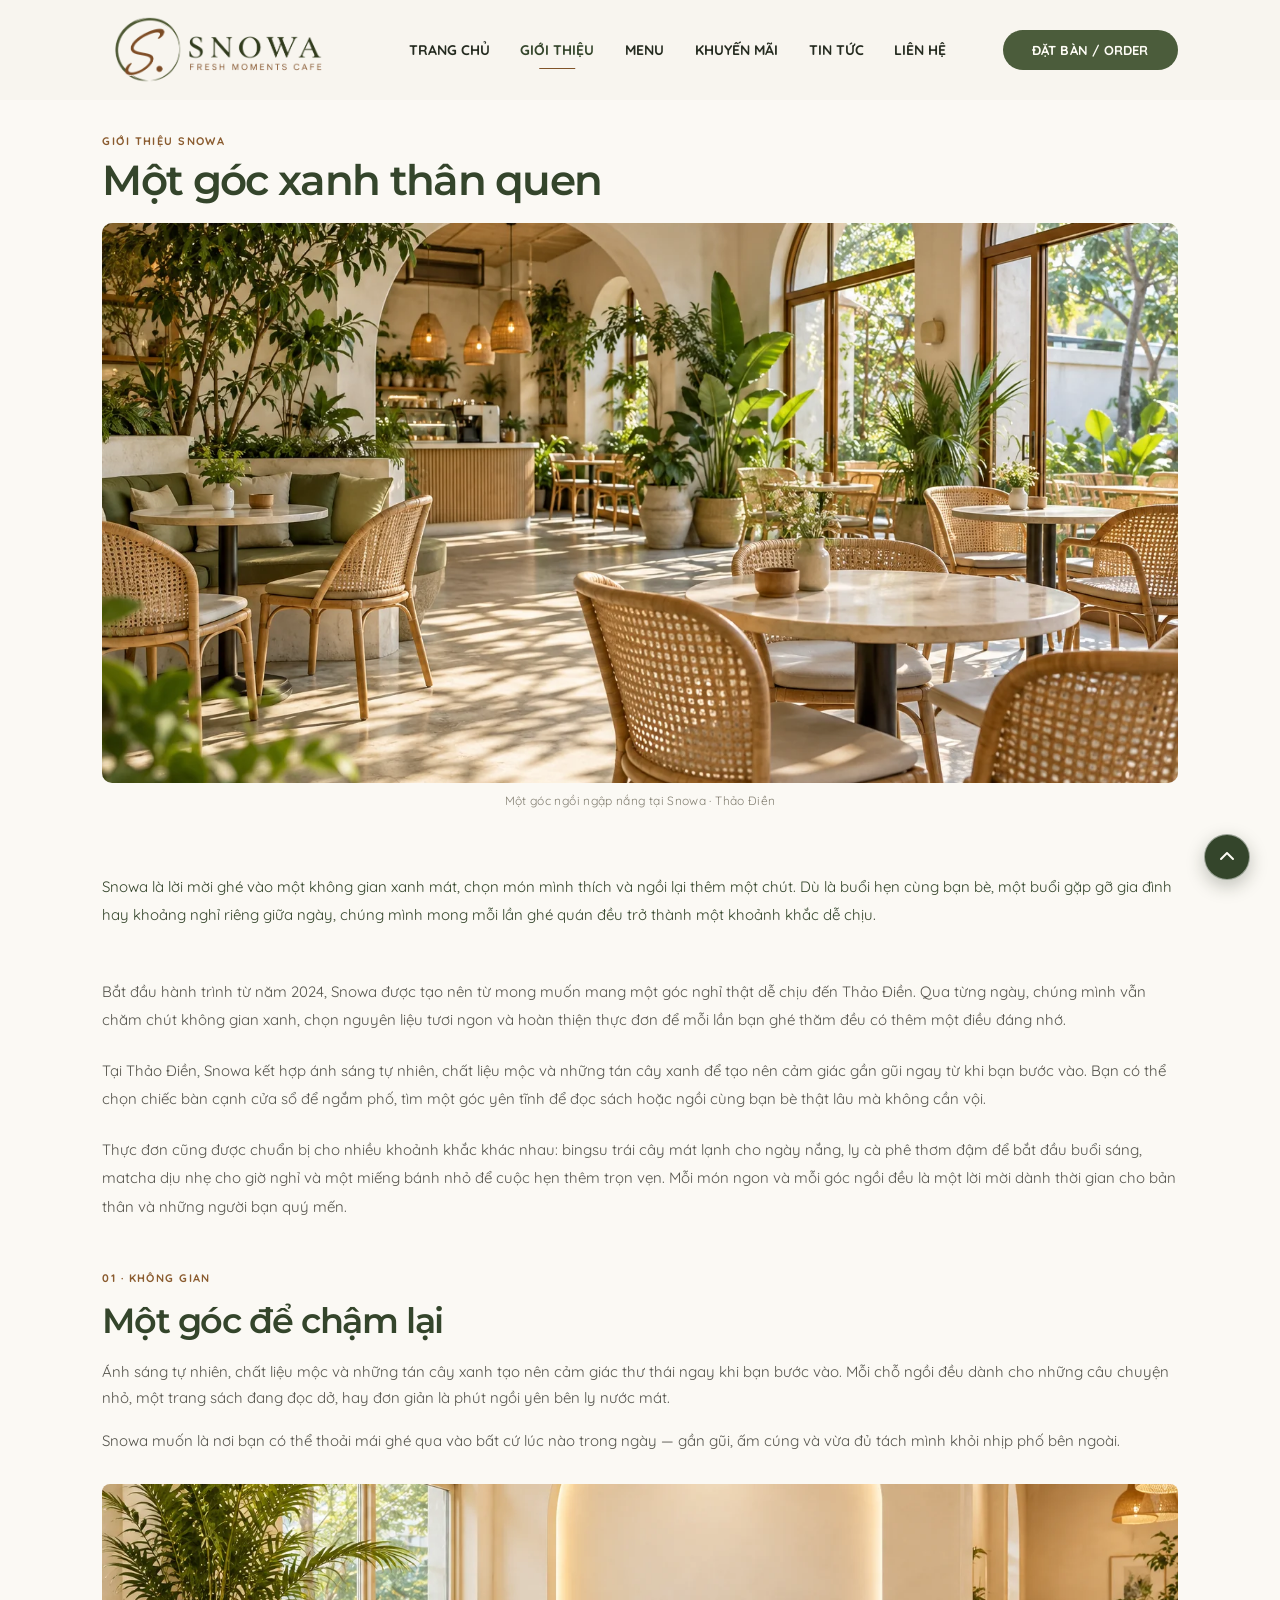
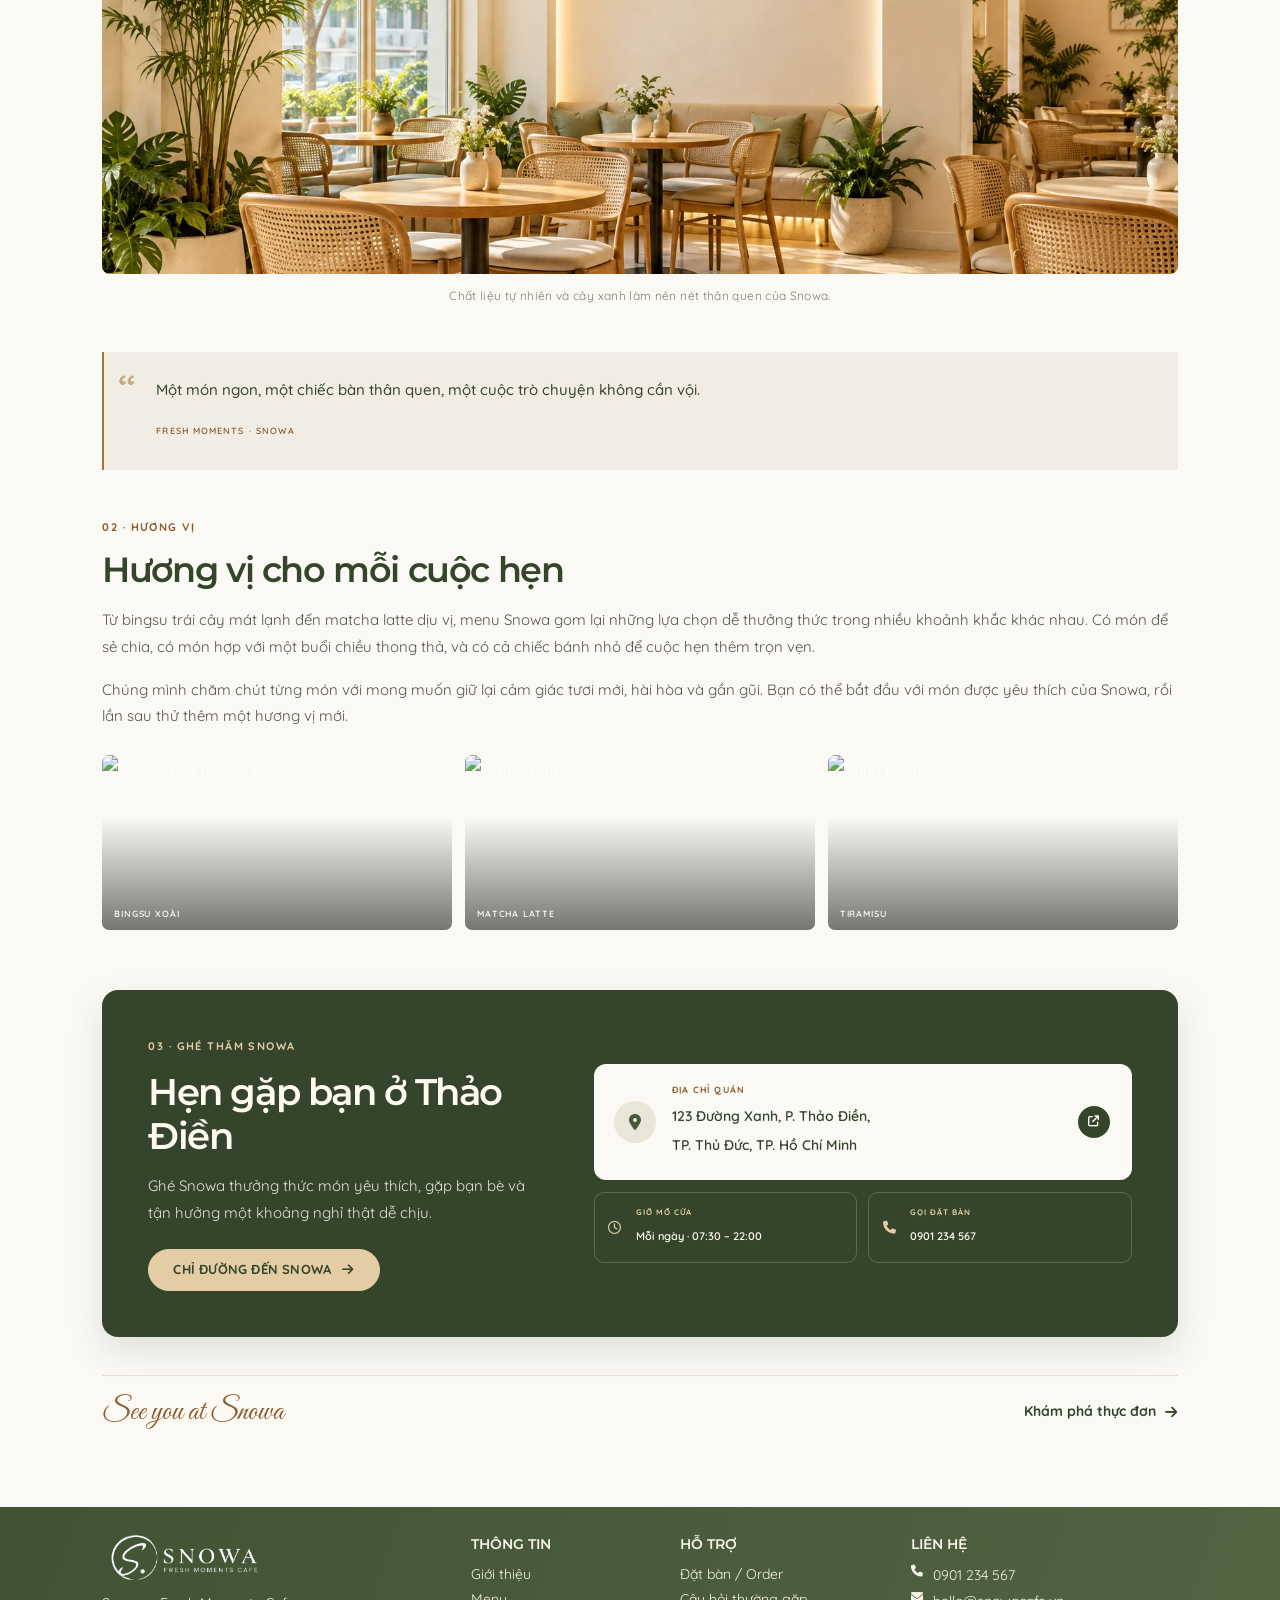
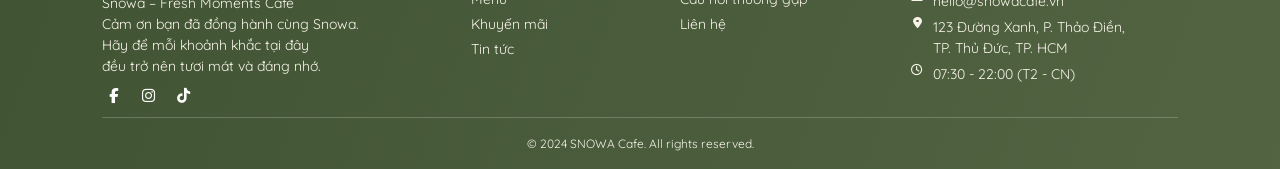
==== commit 8523bcb0: "Optimize cafe image delivery with WebP" ====
--- a/about.html
+++ b/about.html
@@ -34,7 +34,7 @@
                     class="brand"
                     aria-label="Snowa Cafe - Trang chủ"
                     ><img
-                        src="./public/image/logo.png"
+                        src="./public/image/logo.webp"
                         alt="SNOWA Fresh Moments Cafe"
                 /></a>
                 <details class="mobile-menu">
@@ -73,7 +73,7 @@
                 </header>
                 <figure class="story-cover container">
                     <img
-                        src="./public/image/cafe-story-v2.png"
+                        src="./public/image/cafe-story-v2.webp"
                         alt="Ánh nắng sớm trong không gian xanh của Snowa Cafe"
                     />
                     <figcaption>
@@ -131,9 +131,8 @@
                             </p>
                             <figure class="story-inline-photo">
                                 <img
-                                    src="./public/image/cafe-interior.png"
-                                    alt="Bàn ghế mây và cây xanh trong không gian cafe"
-                                />
+                                    src="./public/image/cafe-interior.webp"
+                                    alt="Bàn ghế mây và cây xanh trong không gian cafe" loading="lazy" decoding="async">
                                 <figcaption>
                                     Chất liệu tự nhiên và cây xanh làm nên nét
                                     thân quen của Snowa.
@@ -169,18 +168,15 @@
                                 <a href="product-detail.html#mango-bingsu"
                                     ><img
                                         src="https://images.unsplash.com/photo-1748831876085-03664b683cfd?auto=format&amp;fit=crop&amp;w=700&amp;q=80"
-                                        alt="Bingsu xoài mát lạnh"
-                                    /><span>BINGSU XOÀI</span></a
+                                        alt="Bingsu xoài mát lạnh" loading="lazy" decoding="async"><span>BINGSU XOÀI</span></a
                                 ><a href="product-detail.html#matcha-latte"
                                     ><img
                                         src="https://images.unsplash.com/photo-1631679263320-004b9241ae5e?auto=format&amp;fit=crop&amp;w=700&amp;q=80"
-                                        alt="Matcha latte"
-                                    /><span>MATCHA LATTE</span></a
+                                        alt="Matcha latte" loading="lazy" decoding="async"><span>MATCHA LATTE</span></a
                                 ><a href="product-detail.html#tiramisu"
                                     ><img
                                         src="https://images.unsplash.com/photo-1762796946606-820de9c90b20?auto=format&amp;fit=crop&amp;w=700&amp;q=80"
-                                        alt="Bánh tiramisu"
-                                    /><span>TIRAMISU</span></a
+                                        alt="Bánh tiramisu" loading="lazy" decoding="async"><span>TIRAMISU</span></a
                                 >
                             </div>
                         </section>
@@ -276,7 +272,7 @@
             <div class="container footer-grid">
                 <div class="footer-brand">
                     <img
-                        src="./public/image/logo.png"
+                        src="./public/image/logo.webp"
                         alt="SNOWA Fresh Moments Cafe"
                     />
                     <p>
--- a/public/css/style.css
+++ b/public/css/style.css
@@ -175,7 +175,7 @@
     min-height: 480px;
     background:
         linear-gradient(90deg, #fbf8f366 0%, #f7f1e833 46%, #f2e8d81a 100%),
-        url("../image/hero-background.png") center 53% / cover no-repeat;
+        url("../image/hero-background.webp") center 53% / cover no-repeat;
 }
 .hero::before,
 .hero::after {
@@ -444,7 +444,7 @@
 .product-photo {
     width: 100%;
     height: 175px;
-    background-image: url("../image/menu-products.png");
+    background-image: url("../image/menu-products.webp");
     background-size: 200% 200%;
     background-repeat: no-repeat;
 }
@@ -2155,7 +2155,7 @@
     background: #eee5d5;
 }
 .about-visit-image.product-photo {
-    background-image: url("../image/menu-products.png");
+    background-image: url("../image/menu-products.webp");
     background-size: 200% auto;
     background-position: left 14%;
 }
@@ -3448,7 +3448,7 @@
     .hero {
         background-image:
             linear-gradient(90deg, #fbf8f38c, #f7f1e859),
-            url("../image/hero-background.png");
+            url("../image/hero-background.webp");
         background-position: 24% center;
         background-size: auto 100%;
     }
